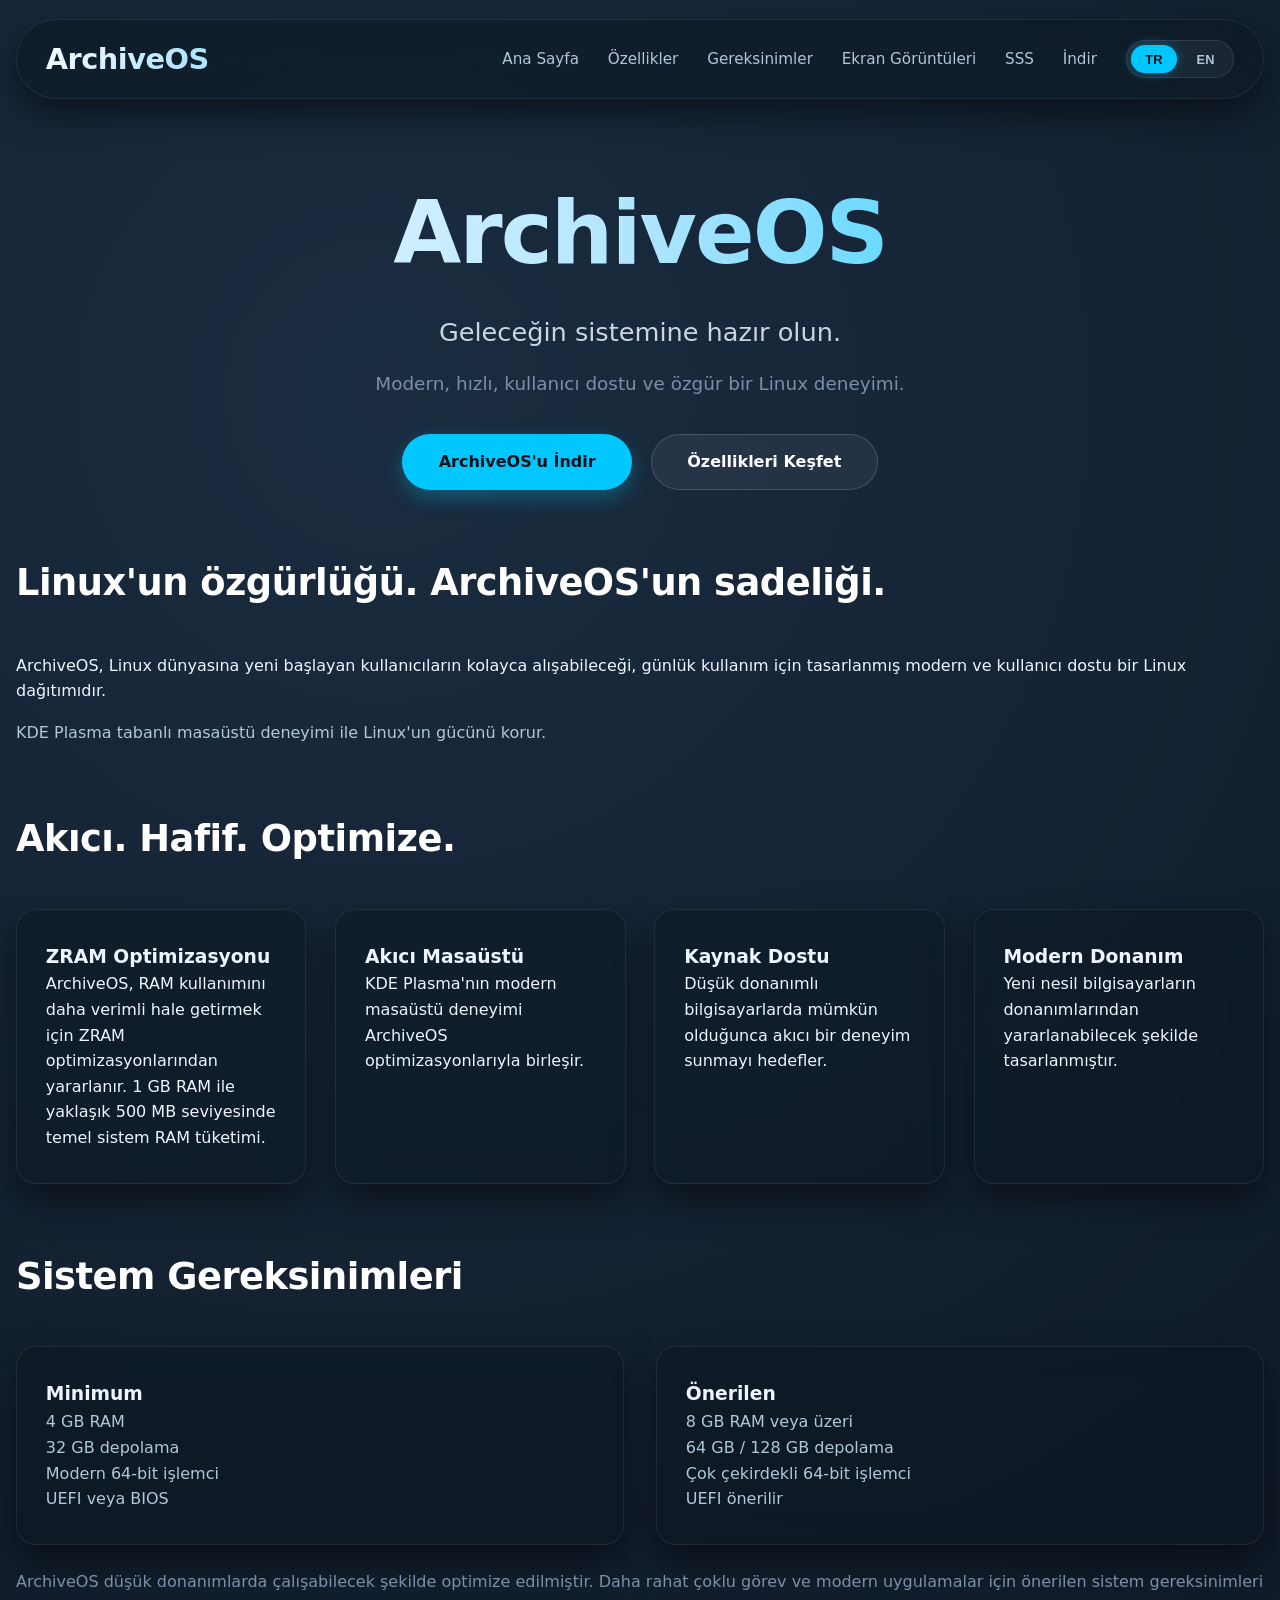
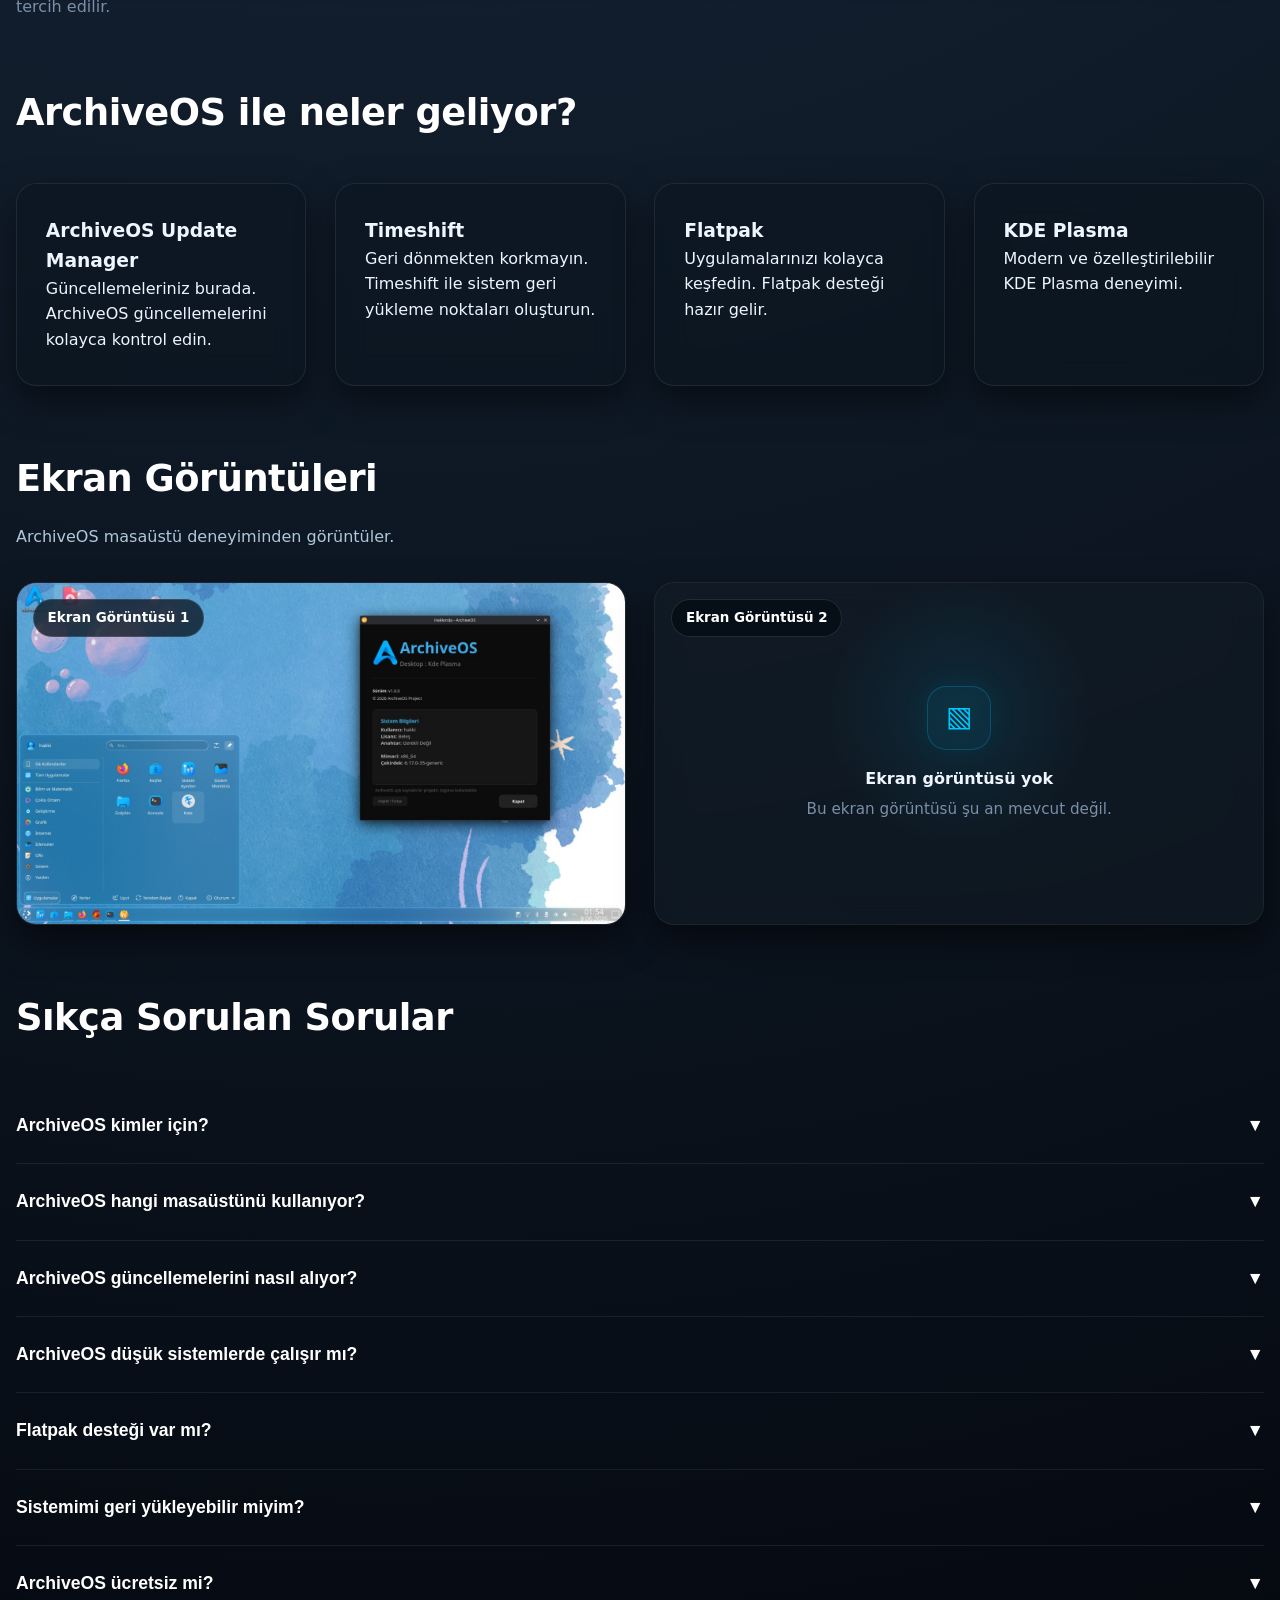
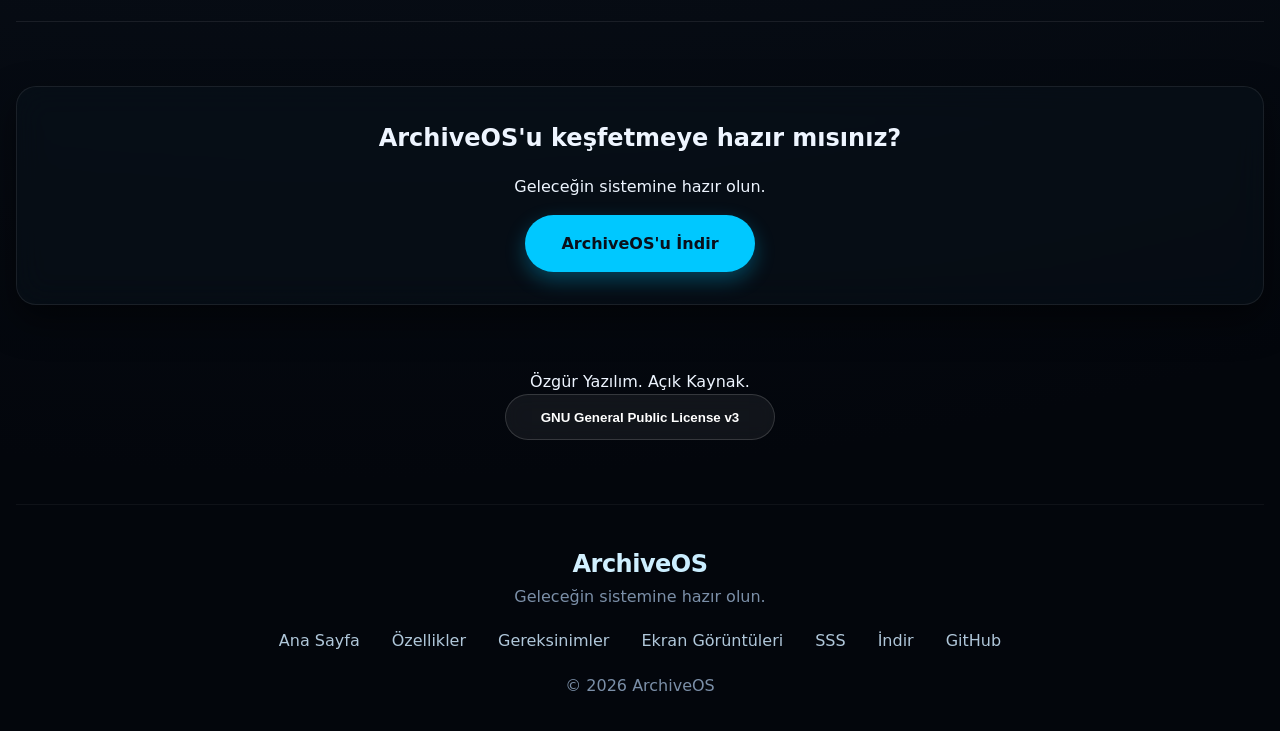
==== index.html @ c9babf88 "Add files via upload" ====
<!DOCTYPE html>
<html lang="tr">
<head>
  <meta charset="UTF-8">
  <meta name="viewport" content="width=device-width, initial-scale=1.0, maximum-scale=5.0, user-scalable=yes">
  <meta name="description" content="ArchiveOS - Geleceğin sistemine hazır olun. Modern, hızlı, kullanıcı dostu ve özgür bir Linux deneyimi.">
  <meta name="theme-color" content="#0a0f1a">
  <meta property="og:title" content="ArchiveOS">
  <meta property="og:description" content="Modern, hızlı ve özgür bir Linux dağıtımı.">
  <meta property="og:type" content="website">
  <title>ArchiveOS - Geleceğin sistemine hazır olun</title>
  <link rel="icon" href="data:image/svg+xml,<svg xmlns='http://www.w3.org/2000/svg' viewBox='0 0 100 100'><text y='.9em' font-size='90'>🜁</text></svg>">
  <style>
    * {
      margin: 0;
      padding: 0;
      box-sizing: border-box;
    }

    :root {
      --bg-deep: #05080f;
      --bg-primary: #0a0f1a;
      --glass-bg: rgba(10, 20, 30, 0.45);
      --glass-border: rgba(255, 255, 255, 0.08);
      --glass-shadow: 0 15px 35px rgba(0, 0, 0, 0.5);
      --cyan: #00C8FF;
      --cyan-soft: #7dd8f0;
      --text-primary: #eef5ff;
      --text-secondary: #b0c7da;
      --text-muted: #7b8fa8;
      --font-sans: 'Inter', system-ui, -apple-system, 'Segoe UI', Roboto, 'Helvetica Neue', sans-serif;
      --radius-lg: 2rem;
      --radius-md: 1.25rem;
      --radius-sm: 0.9rem;
      --transition: 0.25s ease;
    }

    body {
      background: radial-gradient(circle at 30% 10%, #1a2c40 0%, #03060c 90%);
      font-family: var(--font-sans);
      color: var(--text-primary);
      line-height: 1.6;
      min-height: 100vh;
      padding: 0 1rem;
      display: flex;
      flex-direction: column;
      align-items: center;
      -webkit-font-smoothing: antialiased;
    }

    @media (prefers-reduced-motion: reduce) {
      * {
        animation-duration: 0.01ms !important;
        transition-duration: 0.01ms !important;
      }

      .reveal-ready {
        opacity: 1 !important;
        transform: none !important;
      }
    }

    .container {
      max-width: 1280px;
      width: 100%;
      margin: 0 auto;
      position: relative;
    }

    /* NAVIGATION */
    .nav-bar {
      display: flex;
      align-items: center;
      justify-content: space-between;
      padding: 1rem 1.8rem;
      margin-top: 1.2rem;
      background: var(--glass-bg);
      backdrop-filter: blur(20px);
      -webkit-backdrop-filter: blur(20px);
      border: 1px solid var(--glass-border);
      border-radius: 3rem;
      box-shadow: var(--glass-shadow);
      position: sticky;
      top: 1rem;
      z-index: 50;
      flex-wrap: wrap;
    }

    .logo {
      font-weight: 700;
      font-size: 1.8rem;
      letter-spacing: -0.5px;
      background: linear-gradient(135deg, #ffffff 0%, #b0e5ff 80%);
      -webkit-background-clip: text;
      -webkit-text-fill-color: transparent;
      background-clip: text;
      z-index: 51;
    }

    .nav-links {
      display: flex;
      align-items: center;
      gap: 1.8rem;
      flex-wrap: wrap;
    }

    .nav-links a {
      color: var(--text-secondary);
      text-decoration: none;
      font-weight: 500;
      font-size: 0.95rem;
      transition: color var(--transition);
      padding: 0.4rem 0;
    }

    .nav-links a:hover {
      color: var(--cyan);
    }

    .lang-switch {
      display: flex;
      gap: 0.3rem;
      background: rgba(255, 255, 255, 0.05);
      border-radius: 2rem;
      padding: 0.25rem;
      border: 1px solid rgba(255, 255, 255, 0.1);
    }

    .lang-btn {
      background: transparent;
      border: none;
      color: var(--text-secondary);
      font-weight: 600;
      font-size: 0.8rem;
      padding: 0.4rem 0.9rem;
      border-radius: 2rem;
      cursor: pointer;
      transition: all 0.2s;
      letter-spacing: 0.3px;
    }

    .lang-btn.active {
      background: var(--cyan);
      color: #05080f;
      box-shadow: 0 0 12px rgba(0, 200, 255, 0.4);
    }

    .hamburger {
      display: none;
      flex-direction: column;
      gap: 5px;
      background: transparent;
      border: none;
      cursor: pointer;
      z-index: 51;
      padding: 0.5rem;
    }

    .hamburger span {
      width: 24px;
      height: 2px;
      background: white;
      border-radius: 4px;
      transition: all 0.3s ease;
    }

    /* HERO */
    .hero {
      text-align: center;
      margin: 4rem 0 3rem;
    }

    .hero h1 {
      font-size: clamp(3.2rem, 10vw, 5.5rem);
      font-weight: 700;
      letter-spacing: -2px;
      background: linear-gradient(to right, #ffffff, #b0e5ff, var(--cyan));
      -webkit-background-clip: text;
      -webkit-text-fill-color: transparent;
      margin-bottom: 0.5rem;
    }

    .hero .subtitle {
      font-size: 1.6rem;
      font-weight: 400;
      color: #cbd5e1;
      margin-bottom: 1rem;
    }

    .hero .desc {
      font-size: 1.15rem;
      color: var(--text-muted);
      max-width: 600px;
      margin: 0 auto 2.2rem;
    }

    .btn-group {
      display: flex;
      gap: 1.2rem;
      flex-wrap: wrap;
      justify-content: center;
    }

    .btn {
      padding: 0.9rem 2.2rem;
      border-radius: 3rem;
      font-weight: 600;
      text-decoration: none;
      display: inline-flex;
      align-items: center;
      gap: 0.4rem;
      transition: all 0.3s;
      border: 1px solid transparent;
      cursor: pointer;
    }

    .btn-primary {
      background: var(--cyan);
      color: #0a0f1a;
      box-shadow: 0 8px 20px rgba(0, 200, 255, 0.3);
    }

    .btn-primary:hover {
      background: #33d4ff;
      transform: translateY(-2px);
    }

    .btn-secondary {
      background: rgba(255, 255, 255, 0.06);
      border: 1px solid rgba(255, 255, 255, 0.15);
      color: white;
      backdrop-filter: blur(10px);
    }

    .btn-secondary:hover {
      background: rgba(255, 255, 255, 0.12);
    }

    /* GLASS CARD */
    .glass-card {
      background: var(--glass-bg);
      backdrop-filter: blur(16px);
      -webkit-backdrop-filter: blur(16px);
      border: 1px solid var(--glass-border);
      border-radius: var(--radius-md);
      padding: 2rem 1.8rem;
      box-shadow: var(--glass-shadow);
      transition: transform 0.25s ease, box-shadow 0.3s;
    }

    .glass-card:hover {
      transform: translateY(-4px);
      box-shadow: 0 20px 35px rgba(0, 200, 255, 0.12);
    }

    .section-title {
      font-size: 2.3rem;
      font-weight: 600;
      margin-bottom: 2.5rem;
      letter-spacing: -0.5px;
      color: white;
    }

    .grid {
      display: grid;
      grid-template-columns: repeat(auto-fit, minmax(260px, 1fr));
      gap: 1.8rem;
      margin: 2.5rem 0;
    }

    .requirements-grid {
      display: grid;
      grid-template-columns: repeat(auto-fit, minmax(280px, 1fr));
      gap: 2rem;
    }

    /* SCREENSHOTS */
    .screenshots-section {
      margin: 4rem 0;
      scroll-margin-top: 8rem;
    }

    .screenshots-intro {
      color: var(--text-secondary);
      margin-top: -1.5rem;
      margin-bottom: 2rem;
      max-width: 760px;
    }

    .screenshots-grid {
      display: grid;
      grid-template-columns: repeat(2, minmax(0, 1fr));
      gap: 1.8rem;
    }

    .screenshot-card {
      position: relative;
      overflow: hidden;
      padding: 0;
      aspect-ratio: 16 / 9;
      isolation: isolate;
    }

    .screenshot-card::after {
      content: "";
      position: absolute;
      inset: 0;
      pointer-events: none;
      background: linear-gradient(115deg, transparent 25%, rgba(255,255,255,0.055) 48%, transparent 70%);
      transform: translateX(-130%);
      transition: transform 0.8s ease;
      z-index: 2;
    }

    .screenshot-card:hover::after {
      transform: translateX(130%);
    }

    .screenshot-label {
      position: absolute;
      top: 1rem;
      left: 1rem;
      z-index: 4;
      padding: 0.45rem 0.85rem;
      border-radius: 999px;
      background: rgba(4, 10, 18, 0.72);
      border: 1px solid rgba(255, 255, 255, 0.12);
      backdrop-filter: blur(12px);
      -webkit-backdrop-filter: blur(12px);
      color: #fff;
      font-size: 0.84rem;
      font-weight: 600;
    }

    .screenshot-image {
      width: 100%;
      height: 100%;
      aspect-ratio: 16 / 9;
      display: block;
      object-fit: cover;
      transition: transform 0.55s ease, filter 0.55s ease;
    }

    .screenshot-card:not(.missing):hover .screenshot-image {
      transform: scale(1.025);
      filter: saturate(1.05) contrast(1.02);
    }

    .screenshot-fallback {
      display: none;
      width: 100%;
      height: 100%;
      aspect-ratio: 16 / 9;
      padding: 2rem;
      align-items: center;
      justify-content: center;
      text-align: center;
      background:
        radial-gradient(circle at 50% 38%, rgba(0, 200, 255, 0.10), transparent 36%),
        rgba(255, 255, 255, 0.018);
    }

    .screenshot-card.missing .screenshot-image {
      display: none;
    }

    .screenshot-card.missing .screenshot-fallback {
      display: flex;
    }

    .screenshot-empty-icon {
      width: 64px;
      height: 64px;
      display: grid;
      place-items: center;
      margin: 0 auto 1rem;
      border-radius: 1.2rem;
      color: var(--cyan);
      border: 1px solid rgba(0, 200, 255, 0.22);
      background: rgba(0, 200, 255, 0.055);
      box-shadow: 0 0 30px rgba(0, 200, 255, 0.07);
      font-size: 1.75rem;
    }

    .screenshot-empty-title {
      font-weight: 650;
      color: var(--text-primary);
      margin-bottom: 0.35rem;
    }

    .screenshot-empty-text {
      color: var(--text-muted);
      font-size: 0.95rem;
    }

    /* SUBTLE MOTION — layout is unchanged */
    @keyframes archiveFadeUp {
      from { opacity: 0; transform: translateY(18px); }
      to { opacity: 1; transform: translateY(0); }
    }

    @keyframes archiveGlow {
      0%, 100% { filter: drop-shadow(0 0 0 rgba(0, 200, 255, 0)); }
      50% { filter: drop-shadow(0 0 16px rgba(0, 200, 255, 0.16)); }
    }

    .hero h1 {
      animation: archiveFadeUp 0.75s ease both, archiveGlow 4.5s ease-in-out 1s infinite;
    }

    .hero .subtitle {
      animation: archiveFadeUp 0.75s ease 0.10s both;
    }

    .hero .desc {
      animation: archiveFadeUp 0.75s ease 0.18s both;
    }

    .hero .btn-group {
      animation: archiveFadeUp 0.75s ease 0.26s both;
    }

    .reveal-ready {
      opacity: 0;
      transform: translateY(20px);
    }

    .reveal-ready.reveal-visible {
      opacity: 1;
      transform: translateY(0);
      transition: opacity 0.65s ease, transform 0.65s ease;
    }

    .faq-item {
      border-bottom: 1px solid rgba(255, 255, 255, 0.08);
      padding: 1.2rem 0;
    }

    .faq-question {
      background: none;
      border: none;
      color: white;
      font-weight: 600;
      font-size: 1.1rem;
      width: 100%;
      text-align: left;
      display: flex;
      justify-content: space-between;
      cursor: pointer;
      padding: 0.5rem 0;
    }

    .faq-answer {
      max-height: 0;
      overflow: hidden;
      transition: max-height 0.4s ease;
      color: var(--text-secondary);
    }

    .faq-answer.open {
      max-height: 300px;
      margin-top: 0.8rem;
    }

    footer {
      margin: 4rem 0 2rem;
      text-align: center;
      color: var(--text-muted);
      border-top: 1px solid rgba(255,255,255,0.05);
      padding-top: 2.5rem;
    }

    .footer-links {
      display: flex;
      gap: 2rem;
      justify-content: center;
      flex-wrap: wrap;
      margin: 1.2rem 0;
    }

    .footer-links a {
      color: var(--text-secondary);
      text-decoration: none;
    }

    .footer-links a:hover {
      color: var(--cyan);
    }

    /* LICENSE MODAL */
    .modal {
      display: none;
      position: fixed;
      top: 0;
      left: 0;
      width: 100%;
      height: 100%;
      background: rgba(0,0,0,0.8);
      backdrop-filter: blur(10px);
      align-items: center;
      justify-content: center;
      z-index: 100;
      padding: 1rem;
    }

    .modal.active {
      display: flex;
    }

    .modal-content {
      background: rgba(10, 20, 30, 0.95);
      backdrop-filter: blur(25px);
      border: 1px solid rgba(255,255,255,0.15);
      border-radius: 2rem;
      padding: 2.5rem;
      max-width: 800px;
      width: 100%;
      max-height: 80vh;
      overflow-y: auto;
      color: var(--text-primary);
    }

    .modal-close {
      background: var(--cyan);
      border: none;
      color: #0a0f1a;
      font-weight: bold;
      padding: 0.7rem 1.8rem;
      border-radius: 2rem;
      cursor: pointer;
      margin-top: 1.5rem;
    }

    .license-text {
      white-space: pre-wrap;
      font-size: 0.9rem;
      line-height: 1.7;
      color: var(--text-secondary);
    }

    @media (max-width: 768px) {
      .nav-links {
        display: none;
        position: absolute;
        top: 80px;
        left: 1rem;
        right: 1rem;
        background: rgba(8, 15, 24, 0.98);
        backdrop-filter: blur(30px);
        -webkit-backdrop-filter: blur(30px);
        border: 1px solid rgba(255,255,255,0.1);
        border-radius: 2rem;
        padding: 2rem;
        flex-direction: column;
        gap: 1.5rem;
        z-index: 50;
        box-shadow: 0 20px 40px rgba(0,0,0,0.6);
      }

      .nav-links.active {
        display: flex;
      }

      .hamburger {
        display: flex;
      }

      .lang-switch {
        justify-content: center;
      }

      .screenshots-grid {
        grid-template-columns: 1fr;
      }

      
    }
  </style>
</head>
<body>
<div class="container">
  <!-- NAV -->
  <nav class="nav-bar" id="navbar">
    <div class="logo">ArchiveOS</div>
    <div class="nav-links" id="navLinks">
      <a href="#home" data-i18n="nav_home">Ana Sayfa</a>
      <a href="#features" data-i18n="nav_features">Özellikler</a>
      <a href="#requirements" data-i18n="nav_requirements">Gereksinimler</a>
      <a href="#screenshots" data-i18n="nav_screenshots">Ekran Görüntüleri</a>
      <a href="#faq" data-i18n="nav_faq">SSS</a>
      <a href="#download" data-i18n="nav_download">İndir</a>
      <div class="lang-switch">
        <button class="lang-btn active" id="langTr">TR</button>
        <button class="lang-btn" id="langEn">EN</button>
      </div>
    </div>
    <button class="hamburger" id="hamburgerBtn" aria-label="Menü" aria-expanded="false">
      <span></span><span></span><span></span>
    </button>
  </nav>

  <!-- HERO -->
  <section class="hero" id="home">
    <h1>ArchiveOS</h1>
    <div class="subtitle" data-i18n="hero_subtitle">Geleceğin sistemine hazır olun.</div>
    <p class="desc" data-i18n="hero_desc">Modern, hızlı, kullanıcı dostu ve özgür bir Linux deneyimi.</p>
    <div class="btn-group">
      <a href="https://drive.google.com/file/d/16PFe7Li8qEmde5hDsw69od_WvevFWT7j/view?usp=drivesdk" class="btn btn-primary" id="downloadBtnPrimary" data-i18n="download_btn" target="_blank" rel="noopener noreferrer">ArchiveOS'u İndir</a>
      <a href="#features" class="btn btn-secondary" data-i18n="explore_btn">Özellikleri Keşfet</a>
    </div>
  </section>

  <!-- ABOUT -->
  <section style="margin: 4rem 0;">
    <h2 class="section-title" data-i18n="about_title">Linux'un özgürlüğü. ArchiveOS'un sadeliği.</h2>
    <p data-i18n="about_desc">ArchiveOS, Linux dünyasına yeni başlayan kullanıcıların kolayca alışabileceği, günlük kullanım için tasarlanmış modern ve kullanıcı dostu bir Linux dağıtımıdır.</p>
    <p style="color:var(--text-secondary); margin-top:1rem;" data-i18n="about_kde">KDE Plasma tabanlı masaüstü deneyimi ile Linux'un gücünü korur.</p>
  </section>

  <!-- PERFORMANCE -->
  <section id="features">
    <h2 class="section-title" data-i18n="perf_title">Akıcı. Hafif. Optimize.</h2>
    <div class="grid">
      <div class="glass-card"><h3 data-i18n="zram_title">ZRAM Optimizasyonu</h3><p data-i18n="zram_desc">ArchiveOS, RAM kullanımını daha verimli hale getirmek için ZRAM optimizasyonlarından yararlanır. 1 GB RAM ile yaklaşık 500 MB seviyesinde temel sistem RAM tüketimi.</p></div>
      <div class="glass-card"><h3 data-i18n="smooth_title">Akıcı Masaüstü</h3><p data-i18n="smooth_desc">KDE Plasma'nın modern masaüstü deneyimi ArchiveOS optimizasyonlarıyla birleşir.</p></div>
      <div class="glass-card"><h3 data-i18n="resource_title">Kaynak Dostu</h3><p data-i18n="resource_desc">Düşük donanımlı bilgisayarlarda mümkün olduğunca akıcı bir deneyim sunmayı hedefler.</p></div>
      <div class="glass-card"><h3 data-i18n="modern_hw">Modern Donanım</h3><p data-i18n="modern_hw_desc">Yeni nesil bilgisayarların donanımlarından yararlanabilecek şekilde tasarlanmıştır.</p></div>
    </div>
  </section>

  <!-- REQUIREMENTS -->
  <section id="requirements" style="margin:4rem 0;">
    <h2 class="section-title" data-i18n="req_title">Sistem Gereksinimleri</h2>
    <div class="requirements-grid">
      <div class="glass-card"><h3 data-i18n="min_req">Minimum</h3><ul style="list-style:none;padding:0;color:var(--text-secondary);"><li data-i18n="req_min_ram">4 GB RAM</li><li data-i18n="req_min_storage">32 GB depolama</li><li data-i18n="req_min_cpu">Modern 64-bit işlemci</li><li data-i18n="req_min_boot">UEFI veya BIOS</li></ul></div>
      <div class="glass-card"><h3 data-i18n="rec_req">Önerilen</h3><ul style="list-style:none;padding:0;color:var(--text-secondary);"><li data-i18n="req_rec_ram">8 GB RAM veya üzeri</li><li data-i18n="req_rec_storage">64 GB / 128 GB depolama</li><li data-i18n="req_rec_cpu">Çok çekirdekli 64-bit işlemci</li><li data-i18n="req_rec_boot">UEFI önerilir</li></ul></div>
    </div>
    <p style="margin-top:1.5rem; color:var(--text-muted);" data-i18n="req_note">ArchiveOS düşük donanımlarda çalışabilecek şekilde optimize edilmiştir.</p>
  </section>

  <!-- FEATURES DETAIL -->
  <section style="margin:4rem 0;">
    <h2 class="section-title" data-i18n="features_title">ArchiveOS ile neler geliyor?</h2>
    <div class="grid">
      <div class="glass-card"><h3>ArchiveOS Update Manager</h3><p data-i18n="update_desc">Güncellemeleriniz burada. ArchiveOS güncellemelerini kolayca kontrol edin.</p></div>
      <div class="glass-card"><h3>Timeshift</h3><p data-i18n="timeshift_desc">Geri dönmekten korkmayın. Timeshift ile sistem geri yükleme noktaları oluşturun.</p></div>
      <div class="glass-card"><h3>Flatpak</h3><p data-i18n="flatpak_desc">Uygulamalarınızı kolayca keşfedin. Flatpak desteği hazır gelir.</p></div>
      <div class="glass-card"><h3>KDE Plasma</h3><p data-i18n="kde_desc">Modern ve özelleştirilebilir KDE Plasma deneyimi.</p></div>
    </div>
  </section>

  <!-- SCREENSHOTS -->
  <section id="screenshots" class="screenshots-section">
    <h2 class="section-title" data-i18n="screenshots_title">Ekran Görüntüleri</h2>
    <p class="screenshots-intro" data-i18n="screenshots_desc">ArchiveOS masaüstü deneyiminden görüntüler.</p>

    <div class="screenshots-grid">
      <article class="glass-card screenshot-card">
        <div class="screenshot-label" data-i18n="screenshot_1">Ekran Görüntüsü 1</div>
        <img class="screenshot-image" src="1.png" alt="ArchiveOS Ekran Görüntüsü 1" data-alt-tr="ArchiveOS Ekran Görüntüsü 1" data-alt-en="ArchiveOS Screenshot 1" loading="lazy">
        <div class="screenshot-fallback">
          <div>
            <div class="screenshot-empty-icon" aria-hidden="true">▧</div>
            <div class="screenshot-empty-title" data-i18n="screenshot_missing_title">Ekran görüntüsü yok</div>
            <div class="screenshot-empty-text" data-i18n="screenshot_missing_desc">Bu ekran görüntüsü şu an mevcut değil.</div>
          </div>
        </div>
      </article>

      <article class="glass-card screenshot-card">
        <div class="screenshot-label" data-i18n="screenshot_2">Ekran Görüntüsü 2</div>
        <img class="screenshot-image" src="2.png" alt="ArchiveOS Ekran Görüntüsü 2" data-alt-tr="ArchiveOS Ekran Görüntüsü 2" data-alt-en="ArchiveOS Screenshot 2" loading="lazy">
        <div class="screenshot-fallback">
          <div>
            <div class="screenshot-empty-icon" aria-hidden="true">▧</div>
            <div class="screenshot-empty-title" data-i18n="screenshot_missing_title">Ekran görüntüsü yok</div>
            <div class="screenshot-empty-text" data-i18n="screenshot_missing_desc">Bu ekran görüntüsü şu an mevcut değil.</div>
          </div>
        </div>
      </article>
    </div>
  </section>

  <!-- FAQ -->
  <section id="faq" style="margin:4rem 0;">
    <h2 class="section-title" data-i18n="faq_title">Sıkça Sorulan Sorular</h2>
    <div id="faqContainer"></div>
  </section>

  <!-- DOWNLOAD CTA -->
  <section id="download" class="glass-card" style="text-align:center; margin:4rem 0;">
    <h2 data-i18n="cta_title">ArchiveOS'u keşfetmeye hazır mısınız?</h2>
    <p style="margin:1rem 0;" data-i18n="cta_sub">Geleceğin sistemine hazır olun.</p>
    <a href="https://drive.google.com/file/d/16PFe7Li8qEmde5hDsw69od_WvevFWT7j/view?usp=drivesdk" class="btn btn-primary" id="downloadCta" data-i18n="download_btn" target="_blank" rel="noopener noreferrer">ArchiveOS'u İndir</a>
  </section>

  <!-- LICENSE -->
  <section style="text-align:center; margin:3rem 0;">
    <p data-i18n="license_text">Özgür Yazılım. Açık Kaynak.</p>
    <button class="btn btn-secondary" id="openLicenseBtn" data-i18n="gpl_btn">GNU General Public License v3</button>
  </section>

  <footer>
    <div class="logo" style="font-size:1.5rem;">ArchiveOS</div>
    <p data-i18n="footer_tagline">Geleceğin sistemine hazır olun.</p>
    <div class="footer-links">
      <a href="#home" data-i18n="nav_home">Ana Sayfa</a>
      <a href="#features" data-i18n="nav_features">Özellikler</a>
      <a href="#requirements" data-i18n="nav_requirements">Gereksinimler</a>
      <a href="#screenshots" data-i18n="nav_screenshots">Ekran Görüntüleri</a>
      <a href="#faq" data-i18n="nav_faq">SSS</a>
      <a href="https://drive.google.com/file/d/16PFe7Li8qEmde5hDsw69od_WvevFWT7j/view?usp=drivesdk" data-i18n="nav_download" target="_blank" rel="noopener noreferrer">İndir</a>
      <a href="https://github.com/archive-os" target="_blank" rel="noopener noreferrer">GitHub</a>
    </div>
    <p>© 2026 ArchiveOS</p>
  </footer>
</div>

<!-- LICENSE MODAL -->
<div class="modal" id="licenseModal">
  <div class="modal-content">
    <h2>GNU GENERAL PUBLIC LICENSE</h2>
    <p style="margin:0.5rem 0;">Version 3, 29 June 2007</p>
    <div class="license-text" id="licenseText"></div>
    <button class="modal-close" id="closeLicenseBtn">Kapat</button>
  </div>
</div>

<script>
  (function() {
    const DOWNLOAD_URL = "https://drive.google.com/file/d/16PFe7Li8qEmde5hDsw69od_WvevFWT7j/view?usp=drivesdk";
    const GITHUB_URL = "https://github.com/archive-os";

    // Set all download links
    document.querySelectorAll('#downloadBtnPrimary, #downloadCta, a[href="#download"]').forEach(el => {
      if (el.tagName === 'A') {
        el.href = DOWNLOAD_URL;
        el.target = '_blank';
      }
    });

    const translations = {
      tr: {
        nav_home: "Ana Sayfa",
        nav_features: "Özellikler",
        nav_requirements: "Gereksinimler",
        nav_screenshots: "Ekran Görüntüleri",
        nav_faq: "SSS",
        nav_download: "İndir",
        hero_subtitle: "Geleceğin sistemine hazır olun.",
        hero_desc: "Modern, hızlı, kullanıcı dostu ve özgür bir Linux deneyimi.",
        download_btn: "ArchiveOS'u İndir",
        explore_btn: "Özellikleri Keşfet",
        about_title: "Linux'un özgürlüğü. ArchiveOS'un sadeliği.",
        about_desc: "ArchiveOS, Linux dünyasına yeni başlayan kullanıcıların kolayca alışabileceği, günlük kullanım için tasarlanmış modern ve kullanıcı dostu bir Linux dağıtımıdır.",
        about_kde: "KDE Plasma tabanlı masaüstü deneyimi ile Linux'un gücünü korur.",
        perf_title: "Akıcı. Hafif. Optimize.",
        zram_title: "ZRAM Optimizasyonu",
        zram_desc: "ArchiveOS, RAM kullanımını daha verimli hale getirmek için ZRAM optimizasyonlarından yararlanır. 1 GB RAM ile yaklaşık 500 MB seviyesinde temel sistem RAM tüketimi.",
        smooth_title: "Akıcı Masaüstü",
        smooth_desc: "KDE Plasma'nın modern masaüstü deneyimi ArchiveOS optimizasyonlarıyla birleşir.",
        resource_title: "Kaynak Dostu",
        resource_desc: "Düşük donanımlı bilgisayarlarda mümkün olduğunca akıcı bir deneyim sunmayı hedefler.",
        modern_hw: "Modern Donanım",
        modern_hw_desc: "Yeni nesil bilgisayarların donanımlarından yararlanabilecek şekilde tasarlanmıştır.",
        req_title: "Sistem Gereksinimleri",
        min_req: "Minimum",
        rec_req: "Önerilen",
        req_min_ram: "4 GB RAM",
        req_min_storage: "32 GB depolama",
        req_min_cpu: "Modern 64-bit işlemci",
        req_min_boot: "UEFI veya BIOS",
        req_rec_ram: "8 GB RAM veya üzeri",
        req_rec_storage: "64 GB / 128 GB depolama",
        req_rec_cpu: "Çok çekirdekli 64-bit işlemci",
        req_rec_boot: "UEFI önerilir",
        req_note: "ArchiveOS düşük donanımlarda çalışabilecek şekilde optimize edilmiştir. Daha rahat çoklu görev ve modern uygulamalar için önerilen sistem gereksinimleri tercih edilir.",
        features_title: "ArchiveOS ile neler geliyor?",
        update_desc: "Güncellemeleriniz burada. ArchiveOS güncellemelerini kolayca kontrol edin.",
        timeshift_desc: "Geri dönmekten korkmayın. Timeshift ile sistem geri yükleme noktaları oluşturun.",
        flatpak_desc: "Uygulamalarınızı kolayca keşfedin. Flatpak desteği hazır gelir.",
        kde_desc: "Modern ve özelleştirilebilir KDE Plasma deneyimi.",
        screenshots_title: "Ekran Görüntüleri",
        screenshots_desc: "ArchiveOS masaüstü deneyiminden görüntüler.",
        screenshot_1: "Ekran Görüntüsü 1",
        screenshot_2: "Ekran Görüntüsü 2",
        screenshot_missing_title: "Ekran görüntüsü yok",
        screenshot_missing_desc: "Bu ekran görüntüsü şu an mevcut değil.",
        faq_title: "Sıkça Sorulan Sorular",
        cta_title: "ArchiveOS'u keşfetmeye hazır mısınız?",
        cta_sub: "Geleceğin sistemine hazır olun.",
        license_text: "Özgür Yazılım. Açık Kaynak.",
        gpl_btn: "GNU General Public License v3",
        footer_tagline: "Geleceğin sistemine hazır olun.",
        close_btn: "Kapat"
      },
      en: {
        nav_home: "Home",
        nav_features: "Features",
        nav_requirements: "Requirements",
        nav_screenshots: "Screenshots",
        nav_faq: "FAQ",
        nav_download: "Download",
        hero_subtitle: "Be ready for the system of the future.",
        hero_desc: "A modern, fast, user-friendly and free Linux experience.",
        download_btn: "Download ArchiveOS",
        explore_btn: "Explore Features",
        about_title: "The freedom of Linux. The simplicity of ArchiveOS.",
        about_desc: "ArchiveOS is a modern and user-friendly Linux distribution designed for everyday use, especially for users who are new to the Linux world.",
        about_kde: "It keeps the power of Linux while providing a KDE Plasma-based desktop experience.",
        perf_title: "Smooth. Lightweight. Optimized.",
        zram_title: "ZRAM Optimization",
        zram_desc: "ArchiveOS uses ZRAM optimizations to improve memory efficiency. Base system memory usage can be around 500 MB on a system with 1 GB of RAM.",
        smooth_title: "Smooth Desktop",
        smooth_desc: "ArchiveOS combines the modern KDE Plasma desktop experience with system optimizations.",
        resource_title: "Resource Friendly",
        resource_desc: "Designed to provide a smooth experience even on lower-end hardware.",
        modern_hw: "Modern Hardware",
        modern_hw_desc: "Designed to take advantage of modern computer hardware.",
        req_title: "System Requirements",
        min_req: "Minimum",
        rec_req: "Recommended",
        req_min_ram: "4 GB RAM",
        req_min_storage: "32 GB storage",
        req_min_cpu: "Modern 64-bit processor",
        req_min_boot: "UEFI or BIOS",
        req_rec_ram: "8 GB RAM or more",
        req_rec_storage: "64 GB / 128 GB storage",
        req_rec_cpu: "Multi-core 64-bit processor",
        req_rec_boot: "UEFI recommended",
        req_note: "ArchiveOS is optimized to work on lower-end hardware. For comfortable multitasking and modern applications, the recommended requirements are preferred.",
        features_title: "What comes with ArchiveOS?",
        update_desc: "Your updates, in one place. Check for ArchiveOS updates easily.",
        timeshift_desc: "Don't be afraid to roll back. Create system restore points with Timeshift.",
        flatpak_desc: "Discover applications with ease. Flatpak support is included out of the box.",
        kde_desc: "A modern and customizable KDE Plasma experience.",
        screenshots_title: "Screenshots",
        screenshots_desc: "A look at the ArchiveOS desktop experience.",
        screenshot_1: "Screenshot 1",
        screenshot_2: "Screenshot 2",
        screenshot_missing_title: "No screenshot",
        screenshot_missing_desc: "This screenshot is currently unavailable.",
        faq_title: "Frequently Asked Questions",
        cta_title: "Ready to discover ArchiveOS?",
        cta_sub: "Be ready for the system of the future.",
        license_text: "Free Software. Open Source.",
        gpl_btn: "GNU General Public License v3",
        footer_tagline: "Be ready for the system of the future.",
        close_btn: "Close"
      }
    };

    const licenseTextTr = `GNU GENERAL PUBLIC LICENSE
Sürüm 3, 29 Haziran 2007

Telif Hakkı © 2007 Free Software Foundation, Inc. <https://fsf.org/>
Herkesin bu lisans belgesinin birebir kopyalarını kopyalama ve dağıtma izni vardır, ancak değiştirilmesine izin verilmez.

Önsöz
GNU Genel Kamu Lisansı, yazılım ve diğer türdeki eserler için özgür, copyleft bir lisanstır.

Çoğu yazılımın ve diğer pratik eserlerin lisansları, eserleri paylaşma ve değiştirme özgürlüğünüzü elinizden almak üzere tasarlanmıştır. Buna karşılık, GNU Genel Kamu Lisansı, bir programın tüm sürümlerini paylaşma ve değiştirme özgürlüğünüzü güvence altına almayı - tüm kullanıcıları için özgür yazılım olarak kalmasını sağlamayı amaçlamaktadır. Biz, Free Software Foundation, yazılımlarımızın çoğu için GNU Genel Kamu Lisansını kullanırız; bu lisans, yazarları tarafından bu şekilde yayımlanan diğer tüm eserler için de geçerlidir. Siz de bu lisansı kendi programlarınıza uygulayabilirsiniz.

Özgür yazılımdan söz ettiğimizde, fiyattan değil, özgürlükten bahsediyoruz. Genel Kamu Lisanslarımız, özgür yazılım kopyalarını dağıtma (ve dilerseniz bunun için ücret talep etme), kaynak kodunu alma veya istediğinizde edinebilme, yazılımı değiştirebilme veya onun parçalarını yeni özgür programlarda kullanabilme ve tüm bunları yapabileceğinizi bilme özgürlüğüne sahip olmanızı sağlamak üzere tasarlanmıştır.

Haklarınızı korumak için, başkalarının sizi bu haklardan mahrum bırakmasını veya sizden bu haklardan vazgeçmenizi istemesini engellememiz gerekir. Bu nedenle, yazılımın kopyalarını dağıtırsanız veya onu değiştirirseniz, başkalarının özgürlüğüne saygı gösterme sorumluluğu gibi belirli sorumluluklarınız vardır.

Örneğin, böyle bir programın kopyalarını ister ücretsiz ister ücret karşılığı dağıtırsanız, aldığınız özgürlüklerin aynısını alıcılara da aktarmanız gerekir. Onların da kaynak kodunu alabilmelerini veya edinebilmelerini sağlamalısınız. Ve haklarını bilmeleri için onlara bu koşulları göstermelisiniz.

GNU GPL'yi kullanan geliştiriciler, haklarınızı iki adımla korur: (1) yazılım üzerinde telif hakkı ileri sürmek ve (2) size kopyalama, dağıtma ve/veya değiştirme için yasal izin veren bu Lisansı sunmak.

Geliştiricilerin ve yazarların korunması için, GPL bu özgür yazılım için hiçbir garantinin olmadığını açıkça belirtir. Hem kullanıcılar hem de yazarlar adına, GPL değiştirilmiş sürümlerin değiştirildiği olarak işaretlenmesini şart koşar, böylece sorunları hatalı bir şekilde önceki sürümlerin yazarlarına atfedilmez.

Bazı cihazlar, üretici yapabilse de, kullanıcıların içlerindeki yazılımın değiştirilmiş sürümlerini yükleme veya çalıştırma erişimini reddedecek şekilde tasarlanmıştır. Bu, kullanıcıların yazılımı değiştirme özgürlüğünü koruma amacıyla temelden bağdaşmaz. Bu tür kötüye kullanımın sistematik modeli, bireylerin kullanımına yönelik ürünler alanında ortaya çıkmaktadır ki bu da tam olarak en kabul edilemez olduğu yerdir. Bu nedenle, GPL'nin bu sürümünü, bu tür ürünler için bu uygulamayı yasaklayacak şekilde tasarladık. Bu tür sorunlar diğer alanlarda önemli ölçüde ortaya çıkarsa, kullanıcıların özgürlüğünü korumak için gerektiğinde GPL'nin gelecekteki sürümlerinde bu hükmü bu alanlara genişletmeye hazırız.

Son olarak, her program sürekli olarak yazılım patentleri tarafından tehdit edilmektedir. Devletler, patentlerin genel amaçlı bilgisayarlarda yazılım geliştirme ve kullanımını kısıtlamasına izin vermemelidir, ancak izin verenlerde, özgür bir programa uygulanan patentlerin onu etkin bir şekilde özel mülk haline getirme özel tehlikesinden kaçınmak istiyoruz. Bunu önlemek için GPL, patentlerin programı özgür olmaktan çıkarmak için kullanılamayacağını garanti eder.

Kopyalama, dağıtım ve değiştirme için kesin hüküm ve koşullar aşağıda verilmiştir.

HÜKÜM VE KOŞULLAR
0. Tanımlar.
"Bu Lisans", GNU Genel Kamu Lisansının 3. sürümünü ifade eder.

"Telif hakkı" aynı zamanda yarı iletken maskeleri gibi diğer eser türlerine uygulanan telif hakkı benzeri yasaları da ifade eder.

"Program", bu Lisans kapsamında lisanslanan telif hakkına tabi herhangi bir eseri ifade eder. Her lisans sahibi "siz" olarak adlandırılır. "Lisans sahipleri" ve "alıcılar" bireyler veya kuruluşlar olabilir.

Bir eseri "değiştirmek", birebir kopya yapmak dışında, telif hakkı izni gerektirecek şekilde eserin tamamını veya bir kısmını kopyalamak veya uyarlamak anlamına gelir. Ortaya çıkan eser, önceki eserin "değiştirilmiş sürümü" veya önceki esere "dayanan" bir eser olarak adlandırılır.

"Kapsanan eser", değiştirilmemiş Program veya Programa dayanan bir eser anlamına gelir.

Bir eseri "yaymak", izinsiz olarak, yürürlükteki telif hakkı yasası uyarınca sizi doğrudan veya dolaylı olarak ihlalden sorumlu kılacak herhangi bir şey yapmak anlamına gelir; bir bilgisayarda yürütmek veya özel bir kopyayı değiştirmek hariç. Yayma, kopyalamayı, dağıtmayı (değiştirilmiş veya değiştirilmemiş olarak), kamuya sunmayı ve bazı ülkelerde diğer faaliyetleri de içerir.

Bir eseri "iletmek", diğer tarafların kopya yapmasını veya almasını sağlayan her türlü yayma anlamına gelir. Bir kopyanın transferi olmaksızın, bir bilgisayar ağı üzerinden bir kullanıcıyla salt etkileşim, iletme değildir.

Etkileşimli bir kullanıcı arayüzü, (1) uygun bir telif hakkı bildirimi gösteren ve (2) kullanıcıya eser için hiçbir garantinin olmadığını (garantilerin sağlandığı durumlar hariç), lisans sahiplerinin eseri bu Lisans kapsamında iletebileceğini ve bu Lisansın bir kopyasını nasıl görüntüleyeceğini söyleyen uygun ve belirgin bir şekilde görünür bir özellik içerdiği ölçüde "Uygun Yasal Bildirimleri" görüntüler. Arayüz, bir menü gibi bir kullanıcı komutları veya seçenekleri listesi sunuyorsa, listedeki belirgin bir öğe bu kriteri karşılar.

1. Kaynak Kodu.
Bir eser için "kaynak kodu", eser üzerinde değişiklik yapmak için tercih edilen biçim anlamına gelir. "Nesne kodu", bir eserin kaynak olmayan herhangi bir biçimi anlamına gelir.

"Standart Arayüz", ya tanınmış bir standartlar kuruluşu tarafından tanımlanan resmi bir standart olan ya da belirli bir programlama dili için belirtilen arayüzler söz konusu olduğunda, o dilde çalışan geliştiriciler arasında yaygın olarak kullanılan bir arayüz anlamına gelir.

Yürütülebilir bir eserin "Sistem Kütüphaneleri", bir bütün olarak eser dışında, (a) bir Ana Bileşenin normal paketleme biçimine dahil edilen ancak o Ana Bileşenin parçası olmayan ve (b) yalnızca eserin o Ana Bileşenle kullanılmasını sağlamaya veya kaynak kodu biçiminde kamuya açık bir uygulaması bulunan bir Standart Arayüzü uygulamaya yarayan her şeyi içerir. Bu bağlamda "Ana Bileşen", yürütülebilir eserin üzerinde çalıştığı belirli işletim sisteminin (varsa) ana temel bileşeni (çekirdek, pencere sistemi vb.) veya eseri üretmek için kullanılan bir derleyici veya onu çalıştırmak için kullanılan bir nesne kodu yorumlayıcısı anlamına gelir.

Nesne kodu biçimindeki bir eser için "Karşılık Gelen Kaynak", nesne kodunu oluşturmak, kurmak ve (yürütülebilir bir eser için) çalıştırmak ve eseri değiştirmek için gereken tüm kaynak kodu, bu faaliyetleri kontrol eden komut dosyaları dahil anlamına gelir. Ancak, eserin Sistem Kütüphanelerini veya bu faaliyetleri gerçekleştirmede değiştirilmeden kullanılan ancak eserin parçası olmayan genel amaçlı araçları veya genel olarak kullanılabilir özgür programları içermez. Örneğin, Karşılık Gelen Kaynak, eser için kaynak dosyalarla ilişkili arayüz tanım dosyalarını ve eserin özellikle gerektirecek şekilde tasarlandığı paylaşımlı kütüphaneler ve dinamik olarak bağlanan alt programlar için kaynak kodunu içerir.

Karşılık Gelen Kaynağın, kullanıcıların Karşılık Gelen Kaynağın diğer kısımlarından otomatik olarak yeniden oluşturabileceği hiçbir şeyi içermesi gerekmez.

Kaynak kodu biçimindeki bir eser için Karşılık Gelen Kaynak, o eserin kendisidir.

2. Temel İzinler.
Bu Lisans kapsamında verilen tüm haklar, Program üzerindeki telif hakkı süresi boyunca verilir ve belirtilen koşullar karşılandığı sürece geri alınamaz. Bu Lisans, değiştirilmemiş Programı çalıştırmak için sınırsız izninizi açıkça onaylar. Kapsanan bir eserin çalıştırılmasından elde edilen çıktı, yalnızca içeriği göz önüne alındığında kapsanan bir eser oluşturuyorsa bu Lisans kapsamındadır. Bu Lisans, telif hakkı yasasının sağladığı adil kullanım veya diğer eşdeğer haklarınızı tanır.

Lisansınız başka bir şekilde yürürlükte kaldığı sürece, iletmediğiniz kapsanan eserleri koşulsuz olarak yapabilir, çalıştırabilir ve yayabilirsiniz. Kapsanan eserleri, yalnızca sizin için münhasıran değişiklik yapmaları veya bu eserleri çalıştırmanız için tesisler sağlamaları amacıyla başkalarına iletebilirsiniz; yeter ki telif hakkını kontrol etmediğiniz tüm materyali iletirken bu Lisansın koşullarına uymanız şartıyla. Sizin için kapsanan eserleri bu şekilde yapan veya çalıştıranlar, bunu münhasıran sizin adınıza, sizin yönlendirmeniz ve kontrolünüz altında, sizinle olan ilişkileri dışında telif hakkına tabi materyalinizin herhangi bir kopyasını yapmalarını yasaklayan koşullarla yapmalıdır.

Diğer herhangi bir durumda iletme, yalnızca aşağıda belirtilen koşullar altında izin verilir. Alt lisanslamaya izin verilmez; 10. bölüm bunu gereksiz kılar.

3. Kullanıcıların Yasal Haklarının Anti-Etrafından Dolaşma Yasasından Korunması.
Hiçbir kapsanan eser, 20 Aralık 1996'da kabul edilen WIPO telif hakkı anlaşmasının 11. maddesi kapsamındaki yükümlülükleri yerine getiren herhangi bir yürürlükteki yasa veya bu tür önlemlerin etrafından dolaşılmasını yasaklayan veya kısıtlayan benzer yasalar uyarınca etkili bir teknolojik önlemin parçası olarak kabul edilmeyecektir.

Kapsanan bir eseri ilettiğinizde, kapsanan eserle ilgili olarak bu Lisans kapsamındaki hakların kullanılmasıyla etkilendiği ölçüde, teknolojik önlemlerin etrafından dolaşılmasını yasaklama konusundaki herhangi bir yasal yetkiden feragat edersiniz ve eserin kullanıcılarına karşı, teknolojik önlemlerin etrafından dolaşılmasını yasaklamaya yönelik sizin veya üçüncü tarafların yasal haklarını uygulama aracı olarak eserin işleyişini veya değiştirilmesini sınırlama niyetinde olmadığınızı beyan edersiniz.

4. Birebir Kopyaların İletilmesi.
Programın kaynak kodunun birebir kopyalarını, aldığınız şekilde, herhangi bir ortamda, her kopyada uygun bir telif hakkı bildirimini göze çarpacak ve uygun şekilde yayınlamanız; bu Lisansın ve 7. bölüme uygun olarak eklenen izin vermeyen tüm koşulların kod için geçerli olduğunu belirten tüm bildirimleri olduğu gibi korumanız; herhangi bir garantinin bulunmadığına dair tüm bildirimleri olduğu gibi korumanız ve Programla birlikte tüm alıcılara bu Lisansın bir kopyasını vermeniz koşuluyla iletebilirsiniz.

İlettiğiniz her kopya için herhangi bir fiyat talep edebilir veya hiçbir fiyat talep etmeyebilirsiniz ve bir ücret karşılığında destek veya garanti koruması sunabilirsiniz.

5. Değiştirilmiş Kaynak Sürümlerinin İletilmesi.
Programa dayanan bir eseri veya onu Programdan üretmek için yapılan değişiklikleri, bölüm 4'ün koşulları altında kaynak kodu biçiminde, aşağıdaki koşulların tümünü de karşılamanız şartıyla iletebilirsiniz:

a) Eser, onu değiştirdiğinizi belirten ve ilgili bir tarih veren göze çarpan bildirimler taşımalıdır.
b) Eser, bu Lisans ve bölüm 7 altında eklenen herhangi bir koşul altında yayımlandığını belirten göze çarpan bildirimler taşımalıdır. Bu gereklilik, bölüm 4'teki "tüm bildirimleri olduğu gibi koruyun" gerekliliğini değiştirir.
c) Eserin tamamını, bir bütün olarak, bu Lisans kapsamında, bir kopyayı edinen herkese lisanslamalısınız. Bu nedenle bu Lisans, geçerli tüm bölüm 7 ek koşullarıyla birlikte, eserin tamamı ve nasıl paketlendiklerine bakılmaksızın tüm parçaları için geçerli olacaktır. Bu Lisans, eseri başka bir şekilde lisanslamak için hiçbir izin vermez, ancak ayrıca almışsanız bu tür bir izni geçersiz kılmaz.
d) Eserin etkileşimli kullanıcı arayüzleri varsa, her biri Uygun Yasal Bildirimleri görüntülemelidir; ancak Programın Uygun Yasal Bildirimleri görüntülemeyen etkileşimli arayüzleri varsa, sizin eserinizin bunları yapmasını sağlamanız gerekmez.

Kapsanan bir eserin, doğası gereği kapsanan eserin uzantısı olmayan ve onunla daha büyük bir program oluşturacak şekilde birleştirilmemiş diğer ayrı ve bağımsız eserlerle bir derlemesi, derleme ve onun sonuçta ortaya çıkan telif hakkı, derlemenin kullanıcılarının erişimini veya yasal haklarını bireysel eserlerin izin verdiğinin ötesinde sınırlamak için kullanılmıyorsa, bir "küme" olarak adlandırılır. Kapsanan bir eserin bir kümeye dahil edilmesi, bu Lisansın kümenin diğer kısımlarına uygulanmasına neden olmaz.

6. Kaynak Olmayan Biçimlerin İletilmesi.
Kapsanan bir eseri, bölüm 4 ve 5'in koşulları altında nesne kodu biçiminde, aşağıdaki yollardan biriyle bu Lisansın koşulları altında makine tarafından okunabilir Karşılık Gelen Kaynağı da iletmeniz şartıyla iletebilirsiniz:

a) Nesne kodunu, yazılım değişimi için geleneksel olarak kullanılan dayanıklı bir fiziksel ortamda sabitlenmiş Karşılık Gelen Kaynak eşliğinde fiziksel bir üründe (fiziksel bir dağıtım ortamı dahil) veya onun içinde somutlaşmış olarak iletmek.
b) Nesne kodunu, en az üç yıl geçerli ve o ürün modeli için yedek parça veya müşteri desteği sunduğunuz sürece geçerli olan yazılı bir teklif eşliğinde, nesne koduna sahip olan herkese (1) bu Lisans kapsamındaki üründeki tüm yazılım için Karşılık Gelen Kaynağın bir kopyasını, yazılım değişimi için geleneksel olarak kullanılan dayanıklı bir fiziksel ortamda, bu kaynak iletimini fiziksel olarak gerçekleştirmenin makul maliyetinizden daha fazla olmayan bir fiyata veya (2) bir ağ sunucusundan Karşılık Gelen Kaynağı ücretsiz olarak kopyalama erişimi vermek.
c) Nesne kodunun bireysel kopyalarını, Karşılık Gelen Kaynağı sağlamak için yazılı teklifin bir kopyasıyla birlikte iletmek. Bu alternatife yalnızca ara sıra ve ticari olmayan şekilde ve yalnızca nesne kodunu böyle bir teklifle birlikte, alt bölüm 6b'ye uygun olarak aldıysanız izin verilir.
d) Nesne kodunu belirlenmiş bir yerden erişim sunarak (ücretsiz veya ücret karşılığı) iletmek ve aynı yerden aynı şekilde Karşılık Gelen Kaynağa ek ücret olmaksızın eşdeğer erişim sunmak. Alıcıların Karşılık Gelen Kaynağı nesne koduyla birlikte kopyalamasını zorunlu kılmanız gerekmez. Nesne kodunu kopyalamak için yer bir ağ sunucusuysa, Karşılık Gelen Kaynak, eşdeğer kopyalama tesislerini destekleyen farklı bir sunucuda (sizin veya üçüncü bir tarafça işletilen) olabilir; yeter ki nesne kodunun yanında Karşılık Gelen Kaynağın nerede bulunacağını söyleyen açık yönlendirmeler bulundurasınız. Karşılık Gelen Kaynağı hangi sunucu barındırırsa barındırsın, bu gereklilikleri karşılamak için gerektiği sürece kullanılabilir olmasını sağlamakla yükümlü kalırsınız.
e) Nesne kodunu eşler arası iletim kullanarak iletmek, diğer eşlere nesne kodunun ve eserin Karşılık Gelen Kaynağının alt bölüm 6d uyarınca ücretsiz olarak kamuya sunulduğunu bildirmeniz şartıyla.
Nesne kodunun, kaynak kodu Karşılık Gelen Kaynaktan Sistem Kütüphanesi olarak hariç tutulan ayrılabilir bir kısmının, nesne kodu eserinin iletilmesine dahil edilmesi gerekmez.

"Kullanıcı Ürünü", (1) normalde kişisel, aile veya ev amaçları için kullanılan herhangi bir somut kişisel mülk anlamına gelen "tüketici ürünü" veya (2) bir konuta dahil edilmek üzere tasarlanmış veya satılan herhangi bir şeydir. Bir ürünün tüketici ürünü olup olmadığını belirlemede, şüpheli durumlar kapsam lehine çözülecektir. Belirli bir kullanıcı tarafından alınan belirli bir ürün için, "normalde kullanılır", belirli kullanıcının durumuna veya belirli kullanıcının ürünü gerçekte kullanma veya kullanmayı bekleme ya da kullanmasının beklenme şekline bakılmaksızın, o ürün sınıfının tipik veya yaygın bir kullanımını ifade eder. Bir ürün, önemli ticari, endüstriyel veya tüketici dışı kullanımları olsa bile, bu tür kullanımlar ürünün tek önemli kullanım modunu temsil etmedikçe, bir tüketici ürünüdür.

Bir Kullanıcı Ürünü için "Kurulum Bilgisi", kapsanan bir eserin değiştirilmiş sürümlerini, Karşılık Gelen Kaynağının değiştirilmiş bir sürümünden o Kullanıcı Ürününe kurmak ve yürütmek için gereken herhangi bir yöntem, prosedür, yetkilendirme anahtarı veya diğer bilgiler anlamına gelir. Bilgi, değiştirilmiş nesne kodunun sürekli işleyişinin yalnızca değişiklik yapıldığı için hiçbir durumda engellenmemesini veya müdahale edilmemesini sağlamak için yeterli olmalıdır.

Bu bölüm kapsamında bir nesne kodu eserini bir Kullanıcı Ürününde, onunla birlikte veya özellikle onun içinde kullanılmak üzere iletirseniz ve iletme, Kullanıcı Ürününün zilyetlik ve kullanım hakkının alıcıya sürekli olarak veya sabit bir süre için devredildiği bir işlemin parçası olarak gerçekleşirse (işlemin nasıl nitelendirildiğine bakılmaksızın), bu bölüm kapsamında iletilen Karşılık Gelen Kaynağa Kurulum Bilgisi eşlik etmelidir. Ancak bu gereklilik, ne siz ne de herhangi bir üçüncü taraf, değiştirilmiş nesne kodunu Kullanıcı Ürününe kurma yeteneğini elinde tutmuyorsa (örneğin, eser ROM'a yüklenmişse) geçerli değildir.

Kurulum Bilgisi sağlama gerekliliği, alıcı tarafından değiştirilmiş veya kurulmuş bir eser veya içinde değiştirildiği veya kurulduğu Kullanıcı Ürünü için destek hizmeti, garanti veya güncelleme sağlamaya devam etme gerekliliğini içermez. Değişikliğin kendisi ağın işleyişini maddi ve olumsuz şekilde etkilediğinde veya ağ üzerinden iletişim için kuralları ve protokolleri ihlal ettiğinde bir ağa erişim reddedilebilir.

Bu bölüme uygun olarak iletilen Karşılık Gelen Kaynak ve sağlanan Kurulum Bilgisi, kamuya açık olarak belgelenmiş (ve kaynak kodu biçiminde kamuya açık bir uygulaması bulunan) bir formatta olmalı ve paketten çıkarma, okuma veya kopyalama için özel bir parola veya anahtar gerektirmemelidir.

7. Ek Koşullar.
"Ek izinler", bu Lisansın koşullarından bir veya daha fazlasına istisnalar getirerek bu Lisansın koşullarını tamamlayan koşullardır. Programın tamamına uygulanabilen ek izinler, yürürlükteki yasalar uyarınca geçerli oldukları ölçüde, bu Lisansa dahil edilmiş gibi muamele görecektir. Ek izinler yalnızca Programın bir kısmına uygulanıyorsa, o kısım bu izinler altında ayrı olarak kullanılabilir, ancak Programın tamamı ek izinlere bakılmaksızın bu Lisans tarafından yönetilmeye devam eder.

Kapsanan bir eserin bir kopyasını ilettiğinizde, isteğe bağlı olarak o kopyadan veya onun herhangi bir kısmından herhangi bir ek izni kaldırabilirsiniz. (Ek izinler, eseri değiştirdiğinizde belirli durumlarda kendi kaldırılmalarını gerektirecek şekilde yazılabilir.) Kapsanan bir esere sizin tarafınızdan eklenen ve uygun telif hakkı iznine sahip olduğunuz veya verebileceğiniz materyal üzerine ek izinler yerleştirebilirsiniz.

Bu Lisansın diğer herhangi bir hükmüne bakılmaksızın, kapsanan bir esere eklediğiniz materyal için (bu materyalin telif hakkı sahipleri tarafından yetkilendirilmişseniz) bu Lisansın koşullarını aşağıdaki koşullarla tamamlayabilirsiniz:

a) Bu Lisansın 15. ve 16. bölümlerinin koşullarından farklı şekilde garanti reddi veya sorumluluk sınırlaması; veya
b) O materyalde veya onu içeren eserler tarafından görüntülenen Uygun Yasal Bildirimlerde belirtilen makul yasal bildirimlerin veya yazar atıflarının korunmasını zorunlu kılma; veya
c) O materyalin menşeinin yanlış tanıtılmasını yasaklama veya bu tür materyalin değiştirilmiş sürümlerinin orijinal sürümden farklı olduğunun makul yollarla işaretlenmesini zorunlu kılma; veya
d) Materyalin lisans verenlerinin veya yazarlarının adlarının tanıtım amaçlı kullanımını sınırlama; veya
e) Bazı ticari adların, ticari markaların veya hizmet markalarının kullanımı için marka hukuku kapsamında haklar vermeyi reddetme; veya
f) Materyali (veya değiştirilmiş sürümlerini), alıcıya karşı sözleşmesel sorumluluk üstlenmeleriyle ileten herkes tarafından, bu sözleşmesel üstlenmelerin bu lisans verenlere ve yazarlara doğrudan yüklediği herhangi bir sorumluluk için lisans verenlerin ve yazarların tazmin edilmesini zorunlu kılma.
Diğer tüm izin vermeyen ek koşullar, bölüm 10 anlamında "ilave kısıtlamalar" olarak kabul edilir. Programı aldığınız haliyle veya onun herhangi bir kısmı, bu Lisans tarafından yönetildiğini belirten bir bildirim ve ilave bir kısıtlama olan bir koşul içeriyorsa, o koşulu kaldırabilirsiniz. Bir lisans belgesi ilave bir kısıtlama içeriyor ancak bu Lisans kapsamında yeniden lisanslamaya veya iletmeye izin veriyorsa, kapsanan esere, bu Lisansın koşulları tarafından yönetilen ve ilave kısıtlamanın koşullarına tabi olmayan bir kopya ekleyebilirsiniz. Lisans belgesi ilave bir kısıtlama ise ancak yeniden lisanslamaya veya iletmeye izin vermiyorsa, onu kaldırmalısınız.

Bu bölüm kapsamında kapsanan bir esere ek koşullar koyarsanız, ilgili kaynak dosyalara, bu dosyalar için geçerli olan ek koşulların bir beyanını veya bu koşulların nerede bulunacağını belirten bir bildirim yerleştirmelisiniz.

Ek koşullar, ister izin veren ister izin vermeyen olsun, ayrı bir yazılı lisans olarak veya istisnalar olarak belirtilebilir; yukarıdaki gereklilikler her iki durumda da geçerlidir.

8. Fesih.
Bu Lisans aksini öngörmedikçe, kapsanan bir eseri iletemez veya değiştiremezsiniz. Bunu yapmaya yönelik diğer herhangi bir girişim geçersizdir ve bu Lisans kapsamındaki haklarınızı otomatik olarak fesheder (11. bölümün üçüncü paragrafı uyarınca verilmiş olabilecek patent lisansları dahil).

Ancak, bu Lisansı ihlal etmeyi bırakırsanız, belirli bir telif hakkı sahibinden aldığınız lisans, (a) telif hakkı sahibi lisansınızı açıkça feshedene kadar geçici olarak ve (b) telif hakkı sahibi ihlali durdurduktan sonraki 60 gün içinde makul bir yolla size ihlali bildirmezse kalıcı olarak eski haline gelir.

Ayrıca, belirli bir telif hakkı sahibinden aldığınız lisans, telif hakkı sahibi size makul bir yolla ihlali bildirirse ve bu Lisansı ihlal ettiğinizi telif hakkı sahibinden ilk kez bildirim almanızsa ve bildirimi aldıktan sonraki 30 gün içinde ihlali düzeltirseniz kalıcı olarak eski haline gelir.

Haklarınızın bu bölüm uyarınca feshedilmesi, bu Lisans kapsamında sizden kopya veya hak almış olan tarafların lisanslarını feshetmez. Haklarınız feshedilmiş ve kalıcı olarak eski haline gelmemişse, aynı materyal için bölüm 10 uyarınca yeni bir lisans almaya hakkınız yoktur.

9. Kopya Sahibi Olmak İçin Kabule Gerek Yok.
Kapsanan bir eserin bir kopyasını almak veya çalıştırmak için bu Lisansı kabul etmeniz gerekmez. Kapsanan bir eserin yalnızca eşler arası iletim kullanımı sonucunda ortaya çıkan yardımcı yayılması da kabul gerektirmez. Ancak, bu Lisans dışında hiçbir şey size herhangi bir kapsanan eseri yayma veya değiştirme izni vermez. Telif hakkını ihlal ederseniz, bu eylemler bu Lisansı kabul ettiğinizi gösterir. Buna göre, kapsanan bir eseri değiştirerek veya yayarak, bu Lisansı ve eserle ilgili tüm hüküm ve koşullarını kabul ettiğinizi belirtmiş olursunuz.

10. Aşağı Yöndeki Alıcıların Otomatik Lisanslanması.
Kapsanan bir eseri her ilettiğinizde, alıcı, orijinal lisans verenlerden, bu Lisans uyarınca bu eseri çalıştırma, değiştirme ve yayma lisansını otomatik olarak alır. Alıcıların aldıkları haklara uymasını sağlamaktan sorumlu değilsiniz. Üçüncü taraflara uygunluğu dayatmak için yasal işlem başlatıp başlatmamak size kalmıştır.

Bu Lisans kapsamındaki hakların kullanımına, ilave kısıtlamalar getiren herhangi bir koşulu kabul etmeye zorlanamazsınız. Bir aracı, bir ödeme veya benzeri bir yükümlülük, bu Lisansın ilave bir kısıtlaması değildir.

11. Patentler.
Bir "katkıda bulunan", bu Lisans kapsamında Programın veya Programın dayandığı bir eserin kullanımını yetkilendiren bir telif hakkı sahibidir. Bu şekilde lisanslanan eser, katkıda bulunanın "katkıda bulunulan sürümü" olarak adlandırılır.

Bir katkıda bulunanın "temel patent talepleri", katkıda bulunanın sahip olduğu veya kontrol ettiği, ister halihazırda edinilmiş ister bundan sonra edinilecek olsun, bu Lisans tarafından izin verilen bir şekilde, katkıda bulunulan sürümünü yapmak, kullanmak veya satmakla ihlal edilecek olan tüm patent talepleridir; ancak yalnızca katkıda bulunulan sürümün daha fazla değiştirilmesinin bir sonucu olarak ihlal edilecek olan talepleri içermez. Bu tanımın amaçları doğrultusunda, "kontrol", bir patenti bu Lisansın gereklilikleriyle tutarlı bir şekilde alt lisanslama hakkını içerir.

Her katkıda bulunan, size, katkıda bulunanın temel patent talepleri kapsamında, Programın kapsadığı eserlerin içeriğini yapmak, kullanmak, satmak, satışa sunmak, ithal etmek ve başka şekilde çalıştırmak, değiştirmek ve yaymak için dünya çapında, gayri maddi, telifsiz bir patent lisansı verir.

Aşağıdaki üç paragraf, bir "patent lisansı", bir patent lisansı vermemeye yönelik herhangi bir açık anlaşma veya taahhüt, taahhüt etmeme veya benzeri bir düzenlemedir (bir patent lisansının yazılı bir beyanı, bir patent davası açmama sözleşmesi veya bir patent iddiasında bulunmama sözleşmesi gibi). Bir katkıda bulunanın size böyle bir patent lisansı vermesi veya sizin böyle bir patent lisansını bir katkıda bulunandan almanız, bu Lisans kapsamında size verilen diğer lisansları etkilemez.

Bir patent lisansını, bu Lisansın belirli bir kapsanan eserin belirli bir kullanıcısına veya kullanıcı grubuna karşı belirli bir patent lisansını uygulama veya uygulamama hakkı koşuluna bağlı olarak, bu Lisans kapsamındaki herhangi bir hakkın kullanılmasını veya herhangi bir yükümlülüğün yerine getirilmesini yasaklayan veya engelleyen bir patent lisansı düzenlemesi (bir çapraz lisans veya karşılıklı lisans anlaşması gibi) ile bağlantılı olarak bir kapsanan eseri iletirseniz, bu Lisans kapsamında size verilen patent lisansı ve bu Lisansın kendisi, bu patent lisansı düzenlemesine taraf olmanızın bir sonucu olarak otomatik olarak feshedilir.

Bir patent lisansını, kapsanan bir eserin belirli bir kullanıcısına veya kullanıcı grubuna karşı belirli bir patenti uygulamama konusunda ayrımcılık yapan veya ayrımcı bir şekilde uygulanan bir patent lisansı düzenlemesi ile bağlantılı olarak bir kapsanan eseri iletirseniz, bu Lisans kapsamında size verilen patent lisansı ve bu Lisansın kendisi, bu patent lisansı düzenlemesine taraf olmanızın bir sonucu olarak otomatik olarak feshedilir.

12. Başkalarının Özgürlüğünden Vazgeçmemek.
Size dayatılan koşullar (mahkeme kararı, anlaşma veya başka bir şekilde) bu Lisansın koşullarıyla çelişiyorsa, sizi bu Lisansın koşullarından muaf tutmazlar. Kapsanan bir eseri aynı anda hem bu Lisans kapsamındaki yükümlülüklerinizi yerine getirecek hem de diğer ilgili yükümlülüklere uyacak şekilde iletemiyorsanız, sonuç olarak onu hiç iletemezsiniz. Örneğin, kendilerine Programı ilettiğiniz kişilerden telif hakkı ödemelerini talep etmenizi gerektiren koşulları kabul ederseniz, hem bu koşulları hem de bu Lisansı aynı anda yerine getirmenin tek yolu, Programı iletmekten tamamen kaçınmaktır.

13. GNU Affero Genel Kamu Lisansı ile Kullanım.
Bu Lisansın diğer hükümlerine bakılmaksızın, kapsanan bir eseri, GNU Affero Genel Kamu Lisansının 3. sürümü kapsamında lisanslanan bir eserle bir bağlantılı veya birleşik eser halinde birleştirme veya bağlama izniniz vardır ve ortaya çıkan eseri iletme izniniz vardır. Bu Lisansın koşulları, kapsanan eser olan kısım için geçerli olmaya devam edecektir, ancak etkileşimli kullanıcı arayüzleri aracılığıyla uzaktan ağ etkileşimini yöneten GNU Affero Genel Kamu Lisansının özel gereklilikleri, uygun şekilde kombinasyon için geçerli olacaktır.

14. Bu Lisansın Gözden Geçirilmiş Sürümleri.
Free Software Foundation, zaman zaman GNU Genel Kamu Lisansının gözden geçirilmiş ve/veya yeni sürümlerini yayınlayabilir. Bu tür yeni sürümler, mevcut sürüme ruh olarak benzer olacak, ancak yeni sorunları veya endişeleri ele almak için ayrıntıda farklılık gösterebilir.

Her sürüme ayırt edici bir sürüm numarası verilir. Program, kendisine uygulanan GNU Genel Kamu Lisansının belirli bir numaralı sürümünü veya "herhangi bir sonraki sürümünü" belirtiyorsa, belirtilen sürümün veya Free Software Foundation tarafından yayınlanan herhangi bir sonraki sürümün hüküm ve koşullarına uyma seçeneğiniz vardır. Program, GNU Genel Kamu Lisansının bir sürüm numarası belirtmiyorsa, Free Software Foundation tarafından şimdiye kadar yayınlanmış herhangi bir sürümü seçebilirsiniz.

Program bir vekilin hangi GNU Genel Kamu Lisansı sürümlerinin kullanılabileceğine karar verebileceğini belirtiyorsa, vekilin bir sürümü kamuya açık olarak kabul etme beyanı, sizin o sürümü seçmenize kalıcı olarak izin verir.

Daha sonraki lisans sürümleri size ek veya farklı izinler verebilir. Ancak, daha sonraki bir sürümü takip etmeyi seçmeniz nedeniyle hiçbir yazara veya telif hakkı sahibine ek yükümlülükler yüklenmez.

15. Garanti Reddi.
PROGRAM İÇİN, YÜRÜRLÜKTEKİ YASALARIN İZİN VERDİĞİ ÖLÇÜDE HİÇBİR GARANTİ YOKTUR. AKSİ YAZILI OLARAK BELİRTİLMEDİKÇE, TELİF HAKKI SAHİPLERİ VE/VEYA DİĞER TARAFLAR PROGRAMI "OLDUĞU GİBİ", HERHANGİ BİR TÜRDE AÇIK VEYA ZIMNİ GARANTİ OLMAKSIZIN SAĞLAR; BUNLARA SATILABİLİRLİK VE BELİRLİ BİR AMACA UYGUNLUK GARANTİLERİ DAHİL OLMAK ÜZERE ANCAK BUNLARLA SINIRLI OLMAMAK ÜZERE. PROGRAMIN KALİTESİ VE PERFORMANSINA İLİŞKİN TÜM RİSK SİZE AİTTİR. PROGRAMIN KUSURLU OLDUĞUNUN KANITLANMASI DURUMUNDA, GEREKLİ TÜM SERVİS, ONARIM VEYA DÜZELTME MASRAFLARINI SİZ ÜSTLENİRSİNİZ.

16. Sorumluluk Sınırlaması.
YÜRÜRLÜKTEKİ YASALAR TARAFINDAN AKSİ GEREKTİRMEDİKÇE VEYA YAZILI OLARAK KABUL EDİLMEDİKÇE, HİÇBİR DURUMDA HİÇBİR TELİF HAKKI SAHİBİ VEYA PROGRAMI YUKARIDA İZİN VERİLDİĞİ ŞEKİLDE DEĞİŞTİREN VE/VEYA İLETEN BAŞKA BİR TARAF, PROGRAMIN KULLANIMINDAN VEYA KULLANILAMAMASINDAN KAYNAKLANAN GENEL, ÖZEL, ARIZİ VEYA SONUÇTA ORTAYA ÇIKAN ZARARLAR DAHİL ANCAK BUNLARLA SINIRLI OLMAMAK ÜZERE (VERİ KAYBI VEYA VERİLERİN YANLIŞ HALE GELMESİ VEYA SİZİN VEYA ÜÇÜNCÜ TARAFLARIN UĞRADIĞI KAYIPLAR VEYA PROGRAMIN BAŞKA HERHANGİ BİR PROGRAMLA ÇALIŞMAMASI DAHİL), BÖYLE BİR TELİF HAKKI SAHİBİ VEYA DİĞER TARAF BU TÜR ZARARLARIN OLASILIĞI KONUSUNDA BİLGİLENDİRİLMİŞ OLSA BİLE, ZARARLARDAN SİZE KARŞI SORUMLU DEĞİLDİR.

17. 15. ve 16. Bölümlerin Yorumlanması.
Yukarıdaki garanti reddi ve sorumluluk sınırlaması, yerel yasalar uyarınca hükümlerinde yasal olarak geçerli değilse, temyiz mahkemeleri, Programla bağlantılı olarak tüm sivil sorumluluktan mutlak bir feragat anlamına en yakın olan yerel yasayı uygulamalıdır; Programa bir ücret karşılığında bir garanti veya sorumluluk üstlenme eşlik etmedikçe.

HÜKÜM VE KOŞULLARIN SONU

Yukarıdakilerin tümü kopyalama, değiştirme ve dağıtım için geçerlidir. Bu Lisansı ve ilgili tüm bildirimleri görüntüleme hakkı, Lisansın bir kopyasını alan herkese verilir.`;

    const licenseTextEn = `GNU GENERAL PUBLIC LICENSE
Version 3, 29 June 2007

Copyright © 2007 Free Software Foundation, Inc. <https://fsf.org/>
Everyone is permitted to copy and distribute verbatim copies of this license document, but changing it is not allowed.

Preamble
The GNU General Public License is a free, copyleft license for software and other kinds of works.

The licenses for most software and other practical works are designed to take away your freedom to share and change the works. By contrast, the GNU General Public License is intended to guarantee your freedom to share and change all versions of a program--to make sure it remains free software for all its users. We, the Free Software Foundation, use the GNU General Public License for most of our software; it applies also to any other work released this way by its authors. You can apply it to your programs, too.

When we speak of free software, we are referring to freedom, not price. Our General Public Licenses are designed to make sure that you have the freedom to distribute copies of free software (and charge for them if you wish), that you receive source code or can get it if you want it, that you can change the software or use pieces of it in new free programs, and that you know you can do these things.

To protect your rights, we need to prevent others from denying you these rights or asking you to surrender the rights. Therefore, you have certain responsibilities if you distribute copies of the software, or if you modify it: responsibilities to respect the freedom of others.

For example, if you distribute copies of such a program, whether gratis or for a fee, you must pass on to the recipients the same freedoms that you received. You must make sure that they, too, receive or can get the source code. And you must show them these terms so they know their rights.

Developers that use the GNU GPL protect your rights with two steps: (1) assert copyright on the software, and (2) offer you this License giving you legal permission to copy, distribute and/or modify it.

For the developers' and authors' protection, the GPL clearly explains that there is no warranty for this free software. For both users' and authors' sake, the GPL requires that modified versions be marked as changed, so that their problems will not be attributed erroneously to authors of previous versions.

Some devices are designed to deny users access to install or run modified versions of the software inside them, although the manufacturer can do so. This is fundamentally incompatible with the aim of protecting users' freedom to change the software. The systematic pattern of such abuse occurs in the area of products for individuals to use, which is precisely where it is most unacceptable. Therefore, we have designed this version of the GPL to prohibit the practice for those products. If such problems arise substantially in other domains, we stand ready to extend this provision to those domains in future versions of the GPL, as needed to protect the freedom of users.

Finally, every program is threatened constantly by software patents. States should not allow patents to restrict development and use of software on general-purpose computers, but in those that do, we wish to avoid the special danger that patents applied to a free program could make it effectively proprietary. To prevent this, the GPL assures that patents cannot be used to render the program non-free.

The precise terms and conditions for copying, distribution and modification follow.

TERMS AND CONDITIONS
0. Definitions.
"This License" refers to version 3 of the GNU General Public License.

"Copyright" also means copyright-like laws that apply to other kinds of works, such as semiconductor masks.

"The Program" refers to any copyrightable work licensed under this License. Each licensee is addressed as "you". "Licensees" and "recipients" may be individuals or organizations.

To "modify" a work means to copy from or adapt all or part of the work in a fashion requiring copyright permission, other than the making of an exact copy. The resulting work is called a "modified version" of the earlier work or a work "based on" the earlier work.

A "covered work" means either the unmodified Program or a work based on the Program.

To "propagate" a work means to do anything with it that, without permission, would make you directly or secondarily liable for infringement under applicable copyright law, except executing it on a computer or modifying a private copy. Propagation includes copying, distribution (with or without modification), making available to the public, and in some countries other activities as well.

To "convey" a work means any kind of propagation that enables other parties to make or receive copies. Mere interaction with a user through a computer network, with no transfer of a copy, is not conveying.

An interactive user interface displays "Appropriate Legal Notices" to the extent that it includes a convenient and prominently visible feature that (1) displays an appropriate copyright notice, and (2) tells the user that there is no warranty for the work (except to the extent that warranties are provided), that licensees may convey the work under this License, and how to view a copy of this License. If the interface presents a list of user commands or options, such as a menu, a prominent item in the list meets this criterion.

1. Source Code.
The "source code" for a work means the preferred form of the work for making modifications to it. "Object code" means any non-source form of a work.

A "Standard Interface" means an interface that either is an official standard defined by a recognized standards body, or, in the case of interfaces specified for a particular programming language, one that is widely used among developers working in that language.

The "System Libraries" of an executable work include anything, other than the work as a whole, that (a) is included in the normal form of packaging a Major Component, but which is not part of that Major Component, and (b) serves only to enable use of the work with that Major Component, or to implement a Standard Interface for which an implementation is available to the public in source code form. A "Major Component", in this context, means a major essential component (kernel, window system, and so on) of the specific operating system (if any) on which the executable work runs, or a compiler used to produce the work, or an object code interpreter used to run it.

The "Corresponding Source" for a work in object code form means all the source code needed to generate, install, and (for an executable work) run the object code and to modify the work, including scripts to control those activities. However, it does not include the work's System Libraries, or general-purpose tools or generally available free programs which are used unmodified in performing those activities but which are not part of the work. For example, Corresponding Source includes interface definition files associated with source files for the work, and the source code for shared libraries and dynamically linked subprograms that the work is specifically designed to require, such as by intimate data communication or control flow between those subprograms and other parts of the work.

The Corresponding Source need not include anything that users can regenerate automatically from other parts of the Corresponding Source.

The Corresponding Source for a work in source code form is that same work.

2. Basic Permissions.
All rights granted under this License are granted for the term of copyright on the Program, and are irrevocable provided the stated conditions are met. This License explicitly affirms your unlimited permission to run the unmodified Program. The output from running a covered work is covered by this License only if the output, given its content, constitutes a covered work. This License acknowledges your rights of fair use or other equivalent, as provided by copyright law.

You may make, run and propagate covered works that you do not convey, without conditions so long as your license otherwise remains in force. You may convey covered works to others for the sole purpose of having them make modifications exclusively for you, or provide you with facilities for running those works, provided that you comply with the terms of this License in conveying all material for which you do not control copyright. Those thus making or running the covered works for you must do so exclusively on your behalf, under your direction and control, on terms that prohibit them from making any copies of your copyrighted material outside their relationship with you.

Conveying under any other circumstances is permitted solely under the conditions stated below. Sublicensing is not allowed; section 10 makes it unnecessary.

3. Protecting Users' Legal Rights From Anti-Circumvention Law.
No covered work shall be deemed part of an effective technological measure under any applicable law fulfilling obligations under article 11 of the WIPO copyright treaty adopted on 20 December 1996, or similar laws prohibiting or restricting circumvention of such measures.

When you convey a covered work, you waive any legal power to forbid circumvention of technological measures to the extent such circumvention is effected by exercising rights under this License with respect to the covered work, and you disclaim any intention to limit operation or modification of the work as a means of enforcing, against the work's users, your or third parties' legal rights to forbid circumvention of technological measures.

4. Conveying Verbatim Copies.
You may convey verbatim copies of the Program's source code as you receive it, in any medium, provided that you conspicuously and appropriately publish on each copy an appropriate copyright notice; keep intact all notices stating that this License and any non-permissive terms added in accord with section 7 apply to the code; keep intact all notices of the absence of any warranty; and give all recipients a copy of this License along with the Program.

You may charge any price or no price for each copy that you convey, and you may offer support or warranty protection for a fee.

5. Conveying Modified Source Versions.
You may convey a work based on the Program, or the modifications to produce it from the Program, in the form of source code under the terms of section 4, provided that you also meet all of these conditions:

a) The work must carry prominent notices stating that you modified it, and giving a relevant date.
b) The work must carry prominent notices stating that it is released under this License and any conditions added under section 7. This requirement modifies the requirement in section 4 to "keep intact all notices".
c) You must license the entire work, as a whole, under this License to anyone who comes into possession of a copy. This License will therefore apply, along with any applicable section 7 additional terms, to the whole of the work, and all its parts, regardless of how they are packaged. This License gives no permission to license the work in any other way, but it does not invalidate such permission if you have separately received it.
d) If the work has interactive user interfaces, each must display Appropriate Legal Notices; however, if the Program has interactive interfaces that do not display Appropriate Legal Notices, your work need not make them do so.
A compilation of a covered work with other separate and independent works, which are not by their nature extensions of the covered work, and which are not combined with it such as to form a larger program, in or on a volume of a storage or distribution medium, is called an "aggregate" if the compilation and its resulting copyright are not used to limit the access or legal rights of the compilation's users beyond what the individual works permit. Inclusion of a covered work in an aggregate does not cause this License to apply to the other parts of the aggregate.

6. Conveying Non-Source Forms.
You may convey a covered work in object code form under the terms of sections 4 and 5, provided that you also convey the machine-readable Corresponding Source under the terms of this License, in one of these ways:

a) Convey the object code in, or embodied in, a physical product (including a physical distribution medium), accompanied by the Corresponding Source fixed on a durable physical medium customarily used for software interchange.
b) Convey the object code in, or embodied in, a physical product (including a physical distribution medium), accompanied by a written offer, valid for at least three years and valid for as long as you offer spare parts or customer support for that product model, to give anyone who possesses the object code either (1) a copy of the Corresponding Source for all the software in the product that is covered by this License, on a durable physical medium customarily used for software interchange, for a price no more than your reasonable cost of physically performing this conveying of source, or (2) access to copy the Corresponding Source from a network server at no charge.
c) Convey individual copies of the object code with a copy of the written offer to provide the Corresponding Source. This alternative is allowed only occasionally and noncommercially, and only if you received the object code with such an offer, in accord with subsection 6b.
d) Convey the object code by offering access from a designated place (gratis or for a charge), and offer equivalent access to the Corresponding Source in the same way through the same place at no further charge. You need not require recipients to copy the Corresponding Source along with the object code. If the place to copy the object code is a network server, the Corresponding Source may be on a different server (operated by you or a third party) that supports equivalent copying facilities, provided you maintain clear directions next to the object code saying where to find the Corresponding Source. Regardless of what server hosts the Corresponding Source, you remain obligated to ensure that it is available for as long as needed to satisfy these requirements.
e) Convey the object code using peer-to-peer transmission, provided you inform other peers where the object code and Corresponding Source of the work are being offered to the general public at no charge under subsection 6d.
A separable portion of the object code, whose source code is excluded from the Corresponding Source as a System Library, need not be included in conveying the object code work.

A "User Product" is either (1) a "consumer product", which means any tangible personal property which is normally used for personal, family, or household purposes, or (2) anything designed or sold for incorporation into a dwelling. In determining whether a product is a consumer product, doubtful cases shall be resolved in favor of coverage. For a particular product received by a particular user, "normally used" refers to a typical or common use of that class of product, regardless of the status of the particular user or of the way in which the particular user actually uses, or expects or is expected to use, the product. A product is a consumer product regardless of whether the product has substantial commercial, industrial or non-consumer uses, unless such uses represent the only significant mode of use of the product.

"Installation Information" for a User Product means any methods, procedures, authorization keys, or other information required to install and execute modified versions of a covered work in that User Product from a modified version of its Corresponding Source. The information must suffice to ensure that the continued functioning of the modified object code is in no case prevented or interfered with solely because modification has been made.

If you convey an object code work under this section in, or with, or specifically for use in, a User Product, and the conveying occurs as part of a transaction in which the right of possession and use of the User Product is transferred to the recipient in perpetuity or for a fixed term (regardless of how the transaction is characterized), the Corresponding Source conveyed under this section must be accompanied by the Installation Information. But this requirement does not apply if neither you nor any third party retains the ability to install modified object code on the User Product (for example, the work has been installed in ROM).

The requirement to provide Installation Information does not include a requirement to continue to provide support service, warranty, or updates for a work that has been modified or installed by the recipient, or for the User Product in which it has been modified or installed. Access to a network may be denied when the modification itself materially and adversely affects the operation of the network or violates the rules and protocols for communication across the network.

Corresponding Source conveyed, and Installation Information provided, in accord with this section must be in a format that is publicly documented (and with an implementation available to the public in source code form), and must require no special password or key for unpacking, reading or copying.

7. Additional Terms.
"Additional permissions" are terms that supplement the terms of this License by making exceptions from one or more of its conditions. Additional permissions that are applicable to the entire Program shall be treated as though they were included in this License, to the extent that they are valid under applicable law. If additional permissions apply only to part of the Program, that part may be used separately under those permissions, but the entire Program remains governed by this License without regard to the additional permissions.

When you convey a copy of a covered work, you may at your option remove any additional permissions from that copy, or from any part of it. (Additional permissions may be written to require their own removal in certain cases when you modify the work.) You may place additional permissions on material, added by you to a covered work, for which you have or can give appropriate copyright permission.

Notwithstanding any other provision of this License, for material you add to a covered work, you may (if authorized by the copyright holders of that material) supplement the terms of this License with terms:

a) Disclaiming warranty or limiting liability differently from the terms of sections 15 and 16 of this License; or
b) Requiring preservation of specified reasonable legal notices or author attributions in that material or in the Appropriate Legal Notices displayed by works containing it; or
c) Prohibiting misrepresentation of the origin of that material, or requiring that modified versions of such material be marked in reasonable ways as different from the original version; or
d) Limiting the use for publicity purposes of names of licensors or authors of the material; or
e) Declining to grant rights under trademark law for use of some trade names, trademarks, or service marks; or
f) Requiring indemnification of licensors and authors of that material by anyone who conveys the material (or modified versions of it) with contractual assumptions of liability to the recipient, for any liability that these contractual assumptions directly impose on those licensors and authors.
All other non-permissive additional terms are considered "further restrictions" within the meaning of section 10. If the Program as you received it, or any part of it, contains a notice stating that it is governed by this License along with a term that is a further restriction, you may remove that term. If a license document contains a further restriction but permits relicensing or conveying under this License, you may add to a covered work material governed by the terms of that license document, provided that the further restriction does not survive such relicensing or conveying.

If you add terms to a covered work in accord with this section, you must place, in the relevant source files, a statement of the additional terms that apply to those files, or a notice indicating where to find the applicable terms.

Additional terms, permissive or non-permissive, may be stated in the form of a separately written license, or stated as exceptions; the above requirements apply either way.

8. Termination.
You may not propagate or modify a covered work except as expressly provided under this License. Any attempt otherwise to propagate or modify it is void, and will automatically terminate your rights under this License (including any patent licenses granted under the third paragraph of section 11).

However, if you cease all violation of this License, then your license from a particular copyright holder is reinstated (a) provisionally, unless and until the copyright holder explicitly and finally terminates your license, and (b) permanently, if the copyright holder fails to notify you of the violation by some reasonable means prior to 60 days after the cessation.

Moreover, your license from a particular copyright holder is reinstated permanently if the copyright holder notifies you of the violation by some reasonable means, this is the first time you have received notice of violation of this License (for any work) from that copyright holder, and you cure the violation prior to 30 days after your receipt of the notice.

Termination of your rights under this section does not terminate the licenses of parties who have received copies or rights from you under this License. If your rights have been terminated and not permanently reinstated, you do not qualify to receive new licenses for the same material under section 10.

9. Acceptance Not Required for Having Copies.
You are not required to accept this License in order to receive or run a copy of the covered work. Ancillary propagation of a covered work occurring solely as a consequence of using peer-to-peer transmission to receive a copy likewise does not require acceptance. However, nothing other than this License grants you permission to propagate or modify any covered work. These actions infringe copyright if you do not accept this License. Therefore, by modifying or propagating a covered work, you indicate your acceptance of this License to do so.

10. Automatic Licensing of Downstream Recipients.
Each time you convey a covered work, the recipient automatically receives a license from the original licensors, to run, modify and propagate that work, subject to this License. You are not responsible for enforcing compliance by third parties with this License.

An "entity transaction" is a transaction transferring control of an organization, or substantially all assets of one, or subdividing an organization, or merging organizations. If propagation of a covered work results from an entity transaction, each party to that transaction who receives a copy of the work also receives whatever licenses to the work the party's predecessor in interest had or could give under the previous paragraph, plus a right to possession of the Corresponding Source of the work from the predecessor in interest, if the predecessor has it or can get it with reasonable efforts.

You may not impose any further restrictions on the exercise of the rights granted or affirmed under this License. For example, you may not impose a license fee, royalty, or other charge for exercise of rights granted under this License, and you may not initiate litigation (including a cross-claim or counterclaim in a lawsuit) alleging that any patent claim is infringed by making, using, selling, offering for sale, or importing the Program or any portion of it.

11. Patents.
A "contributor" is a copyright holder who authorizes use under this License of the Program or a work on which the Program is based. The work thus licensed is called the contributor's "contributor version".

A contributor's "essential patent claims" are all patent claims owned or controlled by the contributor, whether already acquired or hereafter acquired, that would be infringed by some manner, permitted by this License, of making, using, or selling its contributor version, but do not include claims that would be infringed only as a consequence of further modification of the contributor version. For purposes of this definition, "control" includes the right to grant patent sublicenses in a manner consistent with the requirements of this License.

Each contributor grants you a non-exclusive, worldwide, royalty-free patent license under the contributor's essential patent claims, to make, use, sell, offer for sale, import and otherwise run, modify and propagate the contents of its contributor version.

In the following three paragraphs, a "patent license" is any express agreement or commitment, however denominated, not to enforce a patent (such as an express permission to practice a patent or covenant not to sue for patent infringement). To "grant" such a patent license to a party means to make such an agreement or commitment not to enforce a patent against the party.

If you convey a covered work, knowingly relying on a patent license, and the Corresponding Source of the work is not available for anyone to copy, free of charge and under the terms of this License, through a publicly available network server or other readily accessible means, then you must either (1) cause the Corresponding Source to be so available, or (2) arrange to deprive yourself of the benefit of the patent license for this particular work, or (3) arrange, in a manner consistent with the requirements of this License, to extend the patent license to downstream recipients. "Knowingly relying" means you have actual knowledge that, but for the patent license, your conveying the covered work in a country, or your recipient's use of the covered work in a country, would infringe one or more identifiable patents in that country that you have reason to believe are valid.

If, pursuant to or in connection with a single transaction or arrangement, you convey, or propagate by procuring conveyance of, a covered work, and grant a patent license to some of the parties receiving the covered work authorizing them to use, propagate, modify or convey a specific copy of the covered work, then the patent license you grant is automatically extended to all recipients of the covered work and works based on it.

A patent license is "discriminatory" if it does not include within the scope of its coverage, prohibits the exercise of, or is conditioned on the non-exercise of one or more of the rights that are specifically granted under this License. You may not convey a covered work if you are a party to an arrangement with a third party that is in the business of distributing software, under which you make payment to the third party based on the extent of your activity of conveying the work, and under which the third party grants, to any of the parties who would receive the covered work from you, a discriminatory patent license (a) in connection with copies of the covered work conveyed by you (or copies made from those copies), or (b) primarily for and in connection with specific products or compilations that contain the covered work, unless you entered into that arrangement, or that patent license was granted, prior to 28 March 2007.

Nothing in this License shall be construed as excluding or limiting any implied license or other defenses to infringement that may otherwise be available to you under applicable patent law.

12. No Surrender of Others' Freedom.
If conditions are imposed on you (whether by court order, agreement or otherwise) that contradict the conditions of this License, they do not excuse you from the conditions of this License. If you cannot convey a covered work so as to satisfy simultaneously your obligations under this License and any other pertinent obligations, then as a consequence you may not convey it at all. For example, if you agree to terms that obligate you to collect a royalty for further conveying from those to whom you convey the Program, the only way you could satisfy both those terms and this License would be to refrain entirely from conveying the Program.

13. Use with the GNU Affero General Public License.
Notwithstanding any other provision of this License, you have permission to link or combine any covered work with a work licensed under version 3 of the GNU Affero General Public License into a single combined work, and to convey the resulting work. The terms of this License will continue to apply to the part which is the covered work, but the special requirements of the GNU Affero General Public License, section 13, concerning interaction through a network will apply to the combination as such.

14. Revised Versions of this License.
The Free Software Foundation may publish revised and/or new versions of the GNU General Public License from time to time. Such new versions will be similar in spirit to the present version, but may differ in detail to address new problems or concerns.

Each version is given a distinguishing version number. If the Program specifies that a certain numbered version of the GNU General Public License "or any later version" applies to it, you have the option of following the terms and conditions either of that numbered version or of any later version published by the Free Software Foundation. If the Program does not specify a version number of the GNU General Public License, you may choose any version ever published by the Free Software Foundation.

If the Program specifies that a proxy can decide which future versions of the GNU General Public License can be used, that proxy's public statement of acceptance of a version permanently authorizes you to choose that version for the Program.

Later license versions may give you additional or different permissions. However, no additional obligations are imposed on any author or copyright holder as a result of your choosing to follow a later version.

15. Disclaimer of Warranty.
THERE IS NO WARRANTY FOR THE PROGRAM, TO THE EXTENT PERMITTED BY APPLICABLE LAW. EXCEPT WHEN OTHERWISE STATED IN WRITING THE COPYRIGHT HOLDERS AND/OR OTHER PARTIES PROVIDE THE PROGRAM "AS IS" WITHOUT WARRANTY OF ANY KIND, EITHER EXPRESSED OR IMPLIED, INCLUDING, BUT NOT LIMITED TO, THE IMPLIED WARRANTIES OF MERCHANTABILITY AND FITNESS FOR A PARTICULAR PURPOSE. THE ENTIRE RISK AS TO THE QUALITY AND PERFORMANCE OF THE PROGRAM IS WITH YOU. SHOULD THE PROGRAM PROVE DEFECTIVE, YOU ASSUME THE COST OF ALL NECESSARY SERVICING, REPAIR OR CORRECTION.

16. Limitation of Liability.
IN NO EVENT UNLESS REQUIRED BY APPLICABLE LAW OR AGREED TO IN WRITING WILL ANY COPYRIGHT HOLDER, OR ANY OTHER PARTY WHO MODIFIES AND/OR CONVEYS THE PROGRAM AS PERMITTED ABOVE, BE LIABLE TO YOU FOR DAMAGES, INCLUDING ANY GENERAL, SPECIAL, INCIDENTAL OR CONSEQUENTIAL DAMAGES ARISING OUT OF THE USE OR INABILITY TO USE THE PROGRAM (INCLUDING BUT NOT LIMITED TO LOSS OF DATA OR DATA BEING RENDERED INACCURATE OR LOSSES SUSTAINED BY YOU OR THIRD PARTIES OR A FAILURE OF THE PROGRAM TO OPERATE WITH ANY OTHER PROGRAMS), EVEN IF SUCH HOLDER OR OTHER PARTY HAS BEEN ADVISED OF THE POSSIBILITY OF SUCH DAMAGES.

17. Interpretation of Sections 15 and 16.
If the disclaimer of warranty and limitation of liability provided above cannot be given local legal effect according to their terms, reviewing courts shall apply local law that most closely approximates an absolute waiver of all civil liability in connection with the Program, unless a warranty or assumption of liability accompanies a copy of the Program in return for a fee.

END OF TERMS AND CONDITIONS

All above applies to copying, modification and distribution. The right to view this License and all associated notices is granted to everyone who receives a copy.`;

    const faqData = {
      tr: [
        { q: "ArchiveOS kimler için?", a: "ArchiveOS özellikle Linux'a yeni başlayan kullanıcılar için tasarlanmıştır. Karmaşık yapılandırmalarla uğraşmadan Linux kullanmak isteyen kullanıcılar için sade ve erişilebilir bir deneyim sunmayı amaçlar." },
        { q: "ArchiveOS hangi masaüstünü kullanıyor?", a: "ArchiveOS, KDE Plasma masaüstü ortamını kullanır." },
        { q: "ArchiveOS güncellemelerini nasıl alıyor?", a: "ArchiveOS güncellemeleri ArchiveOS Update Manager üzerinden kontrol edilebilir ve yüklenebilir." },
        { q: "ArchiveOS düşük sistemlerde çalışır mı?", a: "Evet, minimum 4 GB RAM ve ZRAM optimizasyonu ile düşük donanımlı bilgisayarlarda çalışabilecek şekilde optimize edilmiştir." },
        { q: "Flatpak desteği var mı?", a: "Evet, Flatpak desteği ArchiveOS ile birlikte hazır gelir." },
        { q: "Sistemimi geri yükleyebilir miyim?", a: "Evet, Timeshift ile sisteminizin geri yükleme noktalarını oluşturabilir ve sorun durumunda geri dönebilirsiniz." },
        { q: "ArchiveOS ücretsiz mi?", a: "Evet, ArchiveOS özgür ve açık kaynaklı bir yazılımdır. GNU GPLv3 ile lisanslanmıştır." }
      ],
      en: [
        { q: "Who is ArchiveOS for?", a: "ArchiveOS is especially designed for users who are new to Linux. It aims to provide a simple and accessible experience for people who want to use Linux without dealing with complicated configuration." },
        { q: "Which desktop environment does ArchiveOS use?", a: "ArchiveOS uses the KDE Plasma desktop environment." },
        { q: "How does ArchiveOS receive updates?", a: "ArchiveOS updates can be checked for and installed through the ArchiveOS Update Manager." },
        { q: "Can ArchiveOS run on low-end hardware?", a: "Yes. It is optimized for lower-end hardware and requires at least 4 GB of RAM, with ZRAM optimization enabled." },
        { q: "Does ArchiveOS support Flatpak?", a: "Yes. Flatpak support is included with ArchiveOS." },
        { q: "Can I restore my system?", a: "Yes, you can create system restore points with Timeshift and restore your system if something goes wrong." },
        { q: "Is ArchiveOS free?", a: "Yes. ArchiveOS is free and open-source software licensed under the GNU GPLv3." }
      ]
    };

    let currentLang = localStorage.getItem('archiveos_lang') || 'tr';
    document.documentElement.lang = currentLang;

    function applyLanguage(lang) {
      currentLang = lang;
      document.documentElement.lang = lang;
      document.querySelectorAll('[data-i18n]').forEach(el => {
        const key = el.getAttribute('data-i18n');
        if (translations[lang] && translations[lang][key]) {
          el.textContent = translations[lang][key];
        }
      });

      document.querySelectorAll('.screenshot-image').forEach(img => {
        img.alt = lang === 'tr' ? img.dataset.altTr : img.dataset.altEn;
      });

      document.title = lang === 'tr' ? 'ArchiveOS - Geleceğin sistemine hazır olun' : 'ArchiveOS - Be ready for the system of the future';
      document.querySelector('meta[name="description"]').setAttribute('content', lang==='tr' ? 'ArchiveOS - Modern, hızlı, kullanıcı dostu ve özgür bir Linux dağıtımı.' : 'ArchiveOS - A modern, fast, user-friendly and free Linux distribution.');
      
      document.getElementById('langTr').classList.toggle('active', lang === 'tr');
      document.getElementById('langEn').classList.toggle('active', lang === 'en');
      document.getElementById('closeLicenseBtn').textContent = translations[lang].close_btn;
      renderFaq(lang);
      localStorage.setItem('archiveos_lang', lang);
    }

    function renderFaq(lang) {
      const container = document.getElementById('faqContainer');
      if (!container) return;
      const faqs = faqData[lang] || faqData.tr;
      container.innerHTML = faqs.map((item, idx) => `
        <div class="faq-item">
          <button class="faq-question" aria-expanded="false" data-index="${idx}">${item.q}<span>▼</span></button>
          <div class="faq-answer" id="faq-answer-${idx}">${item.a}</div>
        </div>
      `).join('');
      
      document.querySelectorAll('.faq-question').forEach(btn => {
        btn.addEventListener('click', function() {
          const answer = this.nextElementSibling;
          const isOpen = answer.classList.contains('open');
          document.querySelectorAll('.faq-answer').forEach(a => a.classList.remove('open'));
          document.querySelectorAll('.faq-question').forEach(b => b.setAttribute('aria-expanded', 'false'));
          if (!isOpen) {
            answer.classList.add('open');
            this.setAttribute('aria-expanded', 'true');
          }
        });
      });
    }

    // Language switcher
    document.getElementById('langTr').addEventListener('click', () => applyLanguage('tr'));
    document.getElementById('langEn').addEventListener('click', () => applyLanguage('en'));

    // Hamburger menu
    const hamburger = document.getElementById('hamburgerBtn');
    const navLinks = document.getElementById('navLinks');
    
    hamburger.addEventListener('click', function(e) {
      e.stopPropagation();
      navLinks.classList.toggle('active');
      const expanded = navLinks.classList.contains('active');
      this.setAttribute('aria-expanded', expanded);
    });

    // Close mobile menu when clicking a link
    navLinks.querySelectorAll('a').forEach(link => {
      link.addEventListener('click', () => {
        if (window.innerWidth <= 768) {
          navLinks.classList.remove('active');
          hamburger.setAttribute('aria-expanded', 'false');
        }
      });
    });

    // Close mobile menu when clicking outside
    document.addEventListener('click', function(e) {
      if (!hamburger.contains(e.target) && !navLinks.contains(e.target)) {
        navLinks.classList.remove('active');
        hamburger.setAttribute('aria-expanded', 'false');
      }
    });

    // License modal
    const modal = document.getElementById('licenseModal');
    const licenseText = document.getElementById('licenseText');
    const openBtn = document.getElementById('openLicenseBtn');
    const closeBtn = document.getElementById('closeLicenseBtn');

    function openLicense() {
      licenseText.textContent = currentLang === 'tr' ? licenseTextTr : licenseTextEn;
      modal.classList.add('active');
      document.body.style.overflow = 'hidden';
    }

    function closeLicense() {
      modal.classList.remove('active');
      document.body.style.overflow = '';
    }

    openBtn.addEventListener('click', openLicense);
    closeBtn.addEventListener('click', closeLicense);
    modal.addEventListener('click', function(e) {
      if (e.target === modal) closeLicense();
    });

    // Screenshot availability: use 1.png / 2.png when present, show a localized fallback when missing.
    document.querySelectorAll('.screenshot-image').forEach(img => {
      const card = img.closest('.screenshot-card');
      const markMissing = () => card && card.classList.add('missing');
      const markAvailable = () => card && card.classList.remove('missing');

      img.addEventListener('error', markMissing);
      img.addEventListener('load', markAvailable);

      if (img.complete) {
        img.naturalWidth > 0 ? markAvailable() : markMissing();
      }
    });

    // Lightweight reveal animations. Classes are added by JS so content stays visible if JS is unavailable.
    const reduceMotion = window.matchMedia('(prefers-reduced-motion: reduce)').matches;
    if (!reduceMotion && 'IntersectionObserver' in window) {
      const revealTargets = document.querySelectorAll(
        'section:not(.hero) > .section-title, section:not(.hero) > p, .glass-card, .faq-item, footer'
      );

      revealTargets.forEach(el => el.classList.add('reveal-ready'));

      const observer = new IntersectionObserver((entries, obs) => {
        entries.forEach(entry => {
          if (entry.isIntersecting) {
            entry.target.classList.add('reveal-visible');
            obs.unobserve(entry.target);
          }
        });
      }, { threshold: 0.12, rootMargin: '0px 0px -24px 0px' });

      revealTargets.forEach(el => observer.observe(el));
    }

    // Initialize
    applyLanguage(currentLang);
  })();
</script>
</body>
</html>
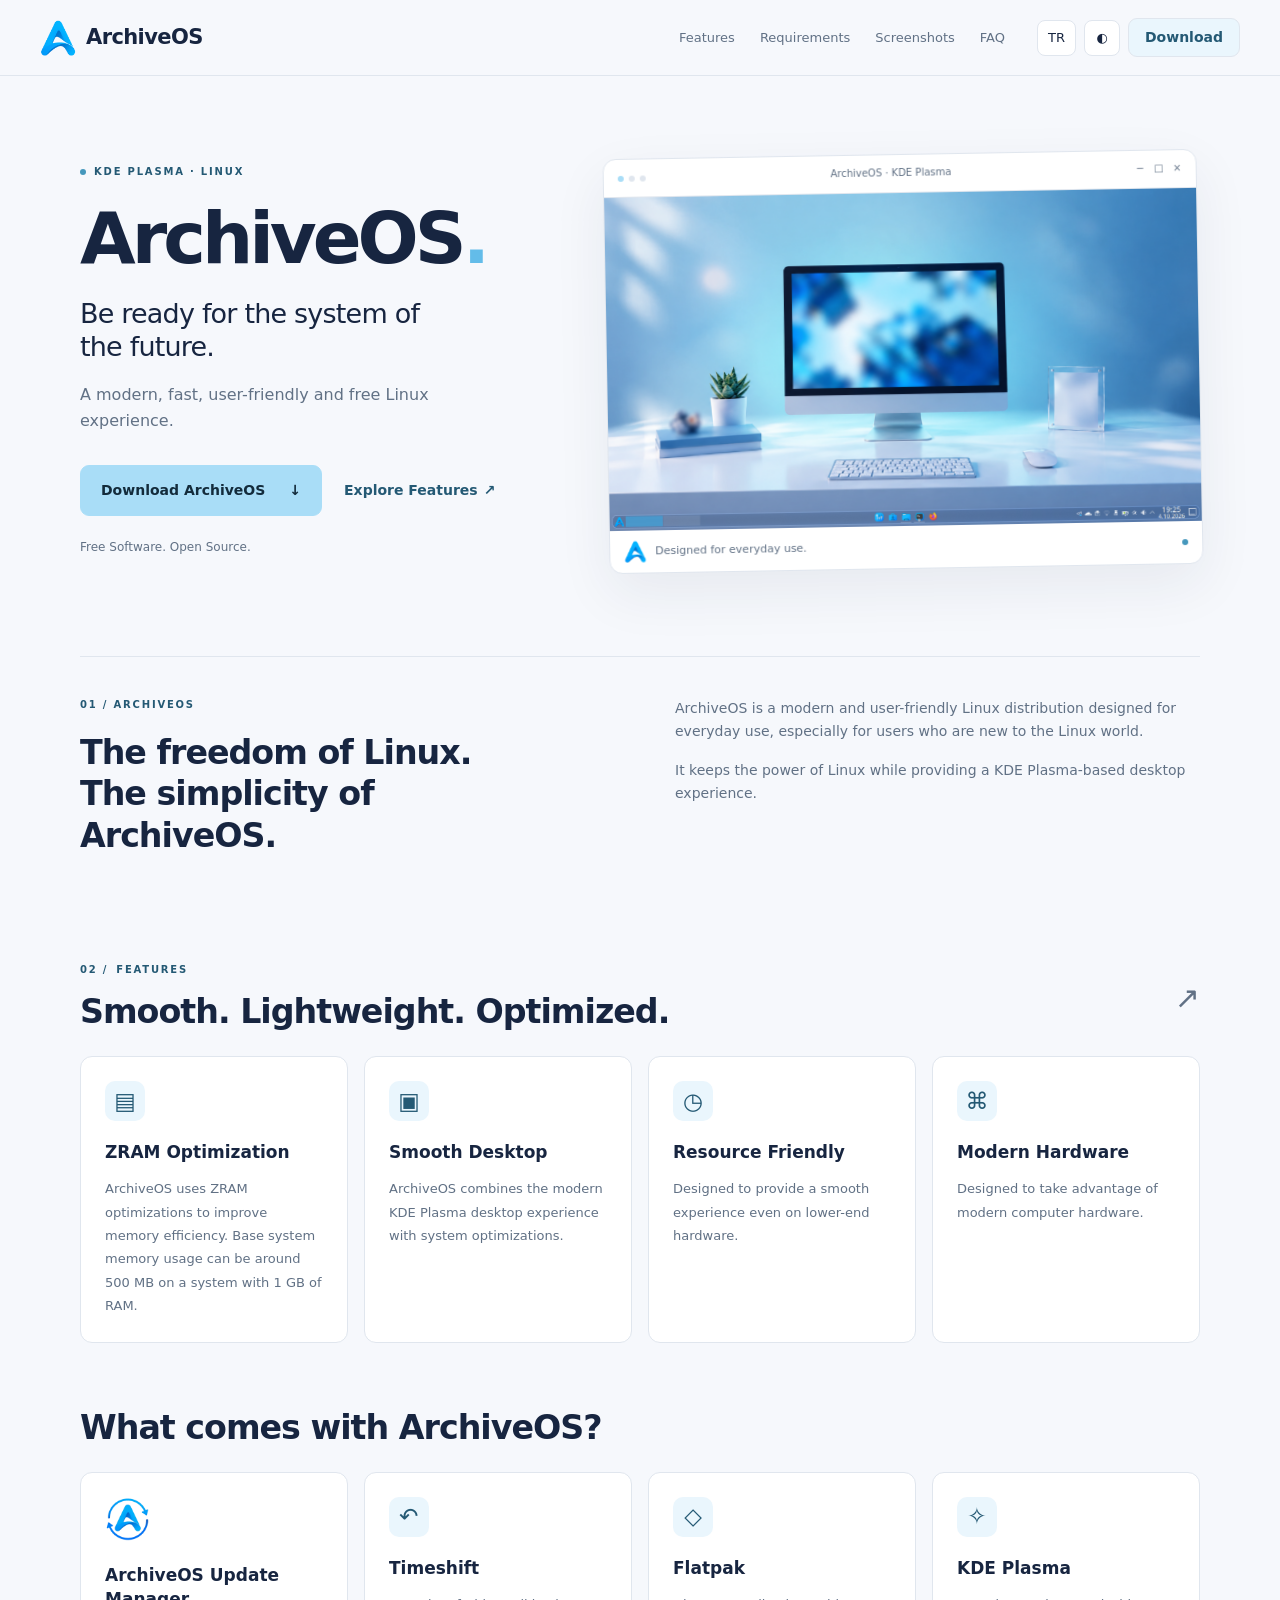
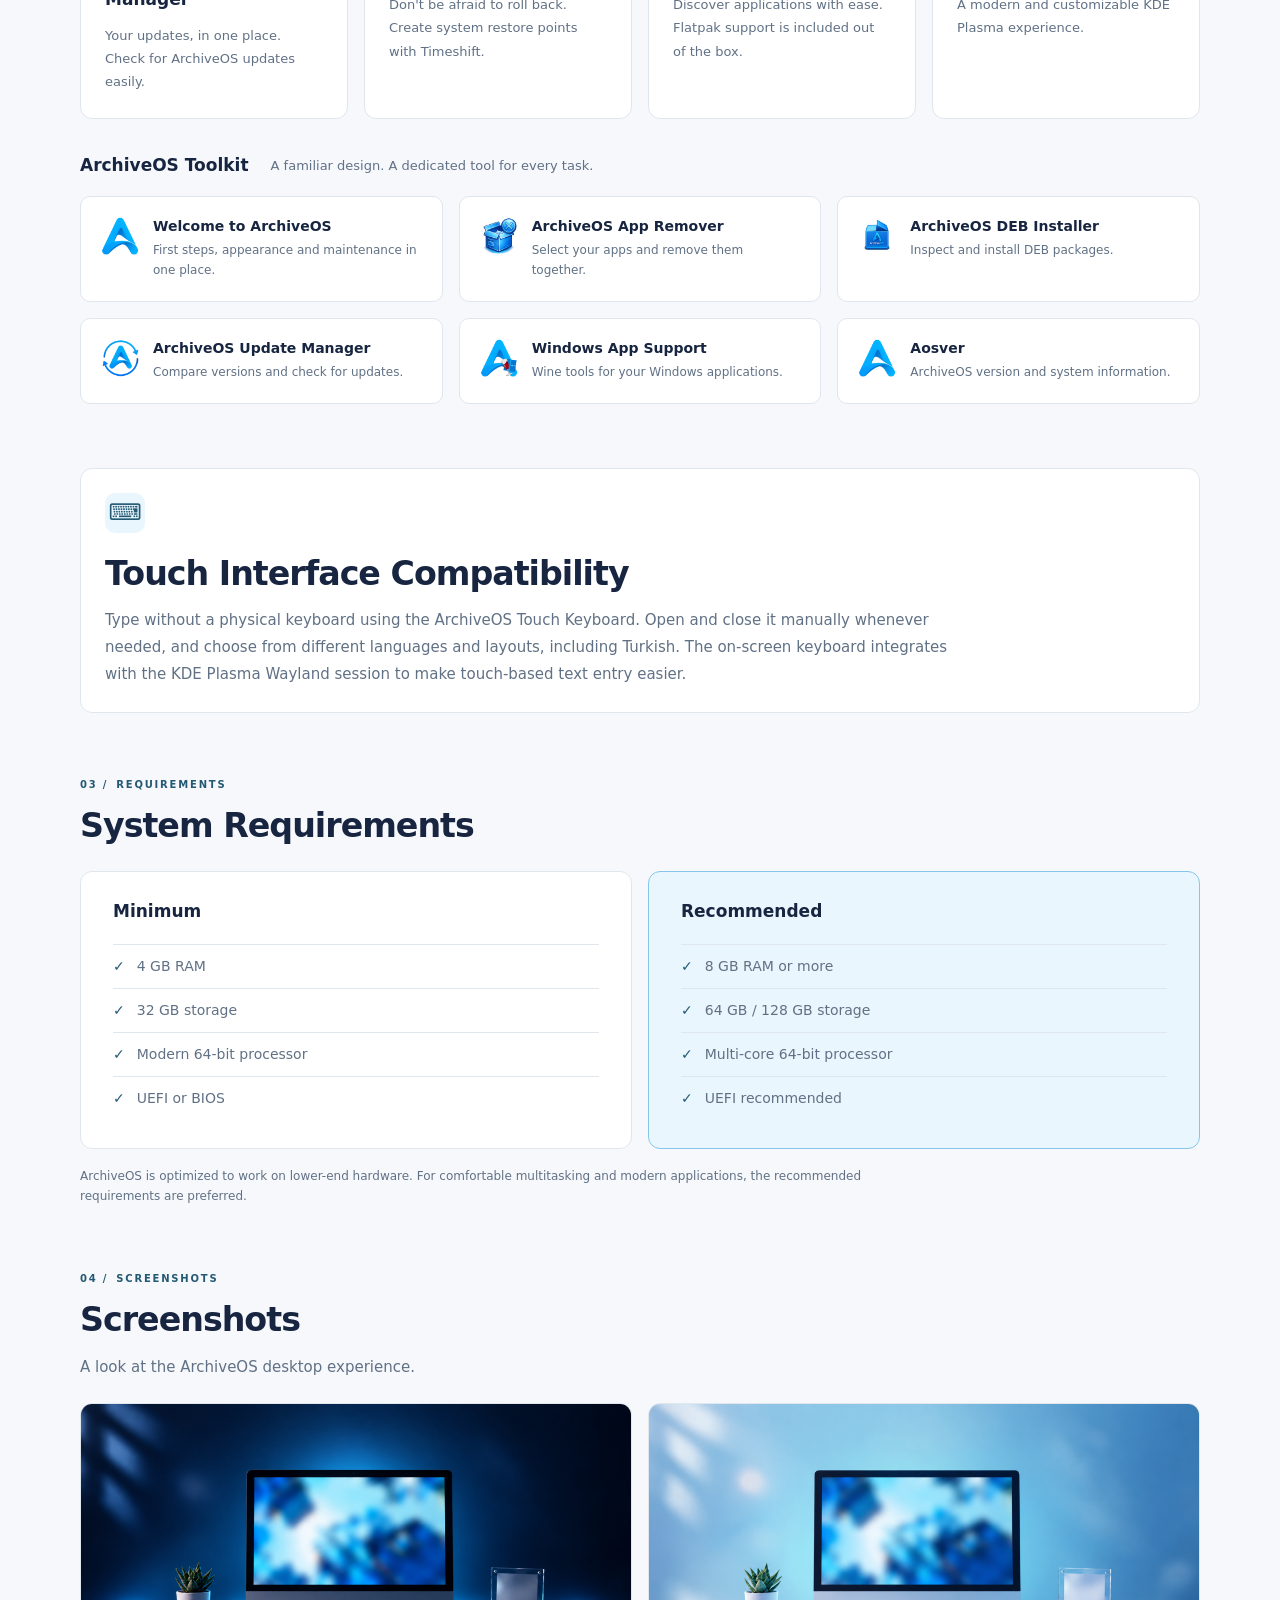
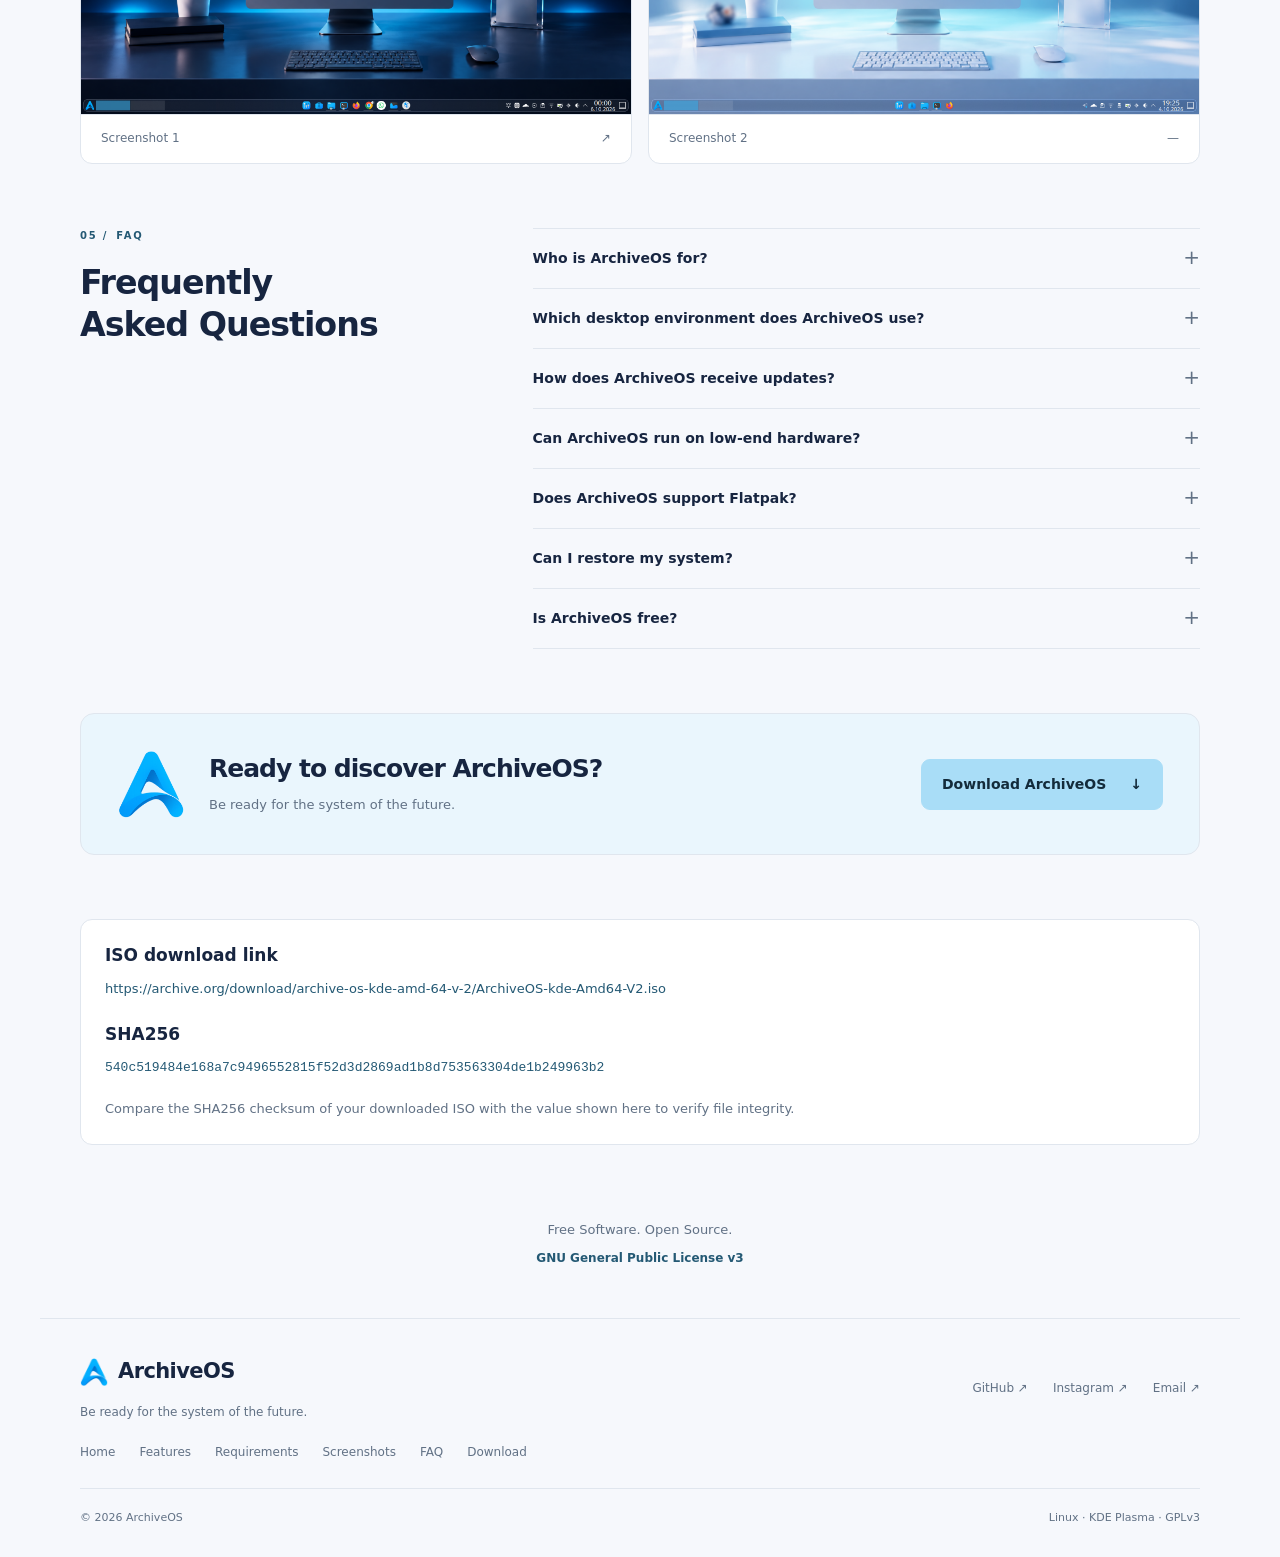
==== commit 0c83a3f0: "Add files via upload" ====
--- a/index.html
+++ b/index.html
@@ -1,1391 +1,118 @@
-<!DOCTYPE html>
+<!doctype html>
 <html lang="tr">
 <head>
-  <meta charset="UTF-8">
-  <meta name="viewport" content="width=device-width, initial-scale=1.0, maximum-scale=5.0, user-scalable=yes">
-  <meta name="description" content="ArchiveOS - Geleceğin sistemine hazır olun. Modern, hızlı, kullanıcı dostu ve özgür bir Linux deneyimi.">
-  <meta name="theme-color" content="#0a0f1a">
-  <meta property="og:title" content="ArchiveOS">
-  <meta property="og:description" content="Modern, hızlı ve özgür bir Linux dağıtımı.">
-  <meta property="og:type" content="website">
-  <title>ArchiveOS - Geleceğin sistemine hazır olun</title>
-  <link rel="icon" href="data:image/svg+xml,<svg xmlns='http://www.w3.org/2000/svg' viewBox='0 0 100 100'><text y='.9em' font-size='90'>🜁</text></svg>">
-  <style>
-    * {
-      margin: 0;
-      padding: 0;
-      box-sizing: border-box;
-    }
-
-    :root {
-      --bg-deep: #05080f;
-      --bg-primary: #0a0f1a;
-      --glass-bg: rgba(10, 20, 30, 0.45);
-      --glass-border: rgba(255, 255, 255, 0.08);
-      --glass-shadow: 0 15px 35px rgba(0, 0, 0, 0.5);
-      --cyan: #00C8FF;
-      --cyan-soft: #7dd8f0;
-      --text-primary: #eef5ff;
-      --text-secondary: #b0c7da;
-      --text-muted: #7b8fa8;
-      --font-sans: 'Inter', system-ui, -apple-system, 'Segoe UI', Roboto, 'Helvetica Neue', sans-serif;
-      --radius-lg: 2rem;
-      --radius-md: 1.25rem;
-      --radius-sm: 0.9rem;
-      --transition: 0.25s ease;
-    }
-
-    body {
-      background: radial-gradient(circle at 30% 10%, #1a2c40 0%, #03060c 90%);
-      font-family: var(--font-sans);
-      color: var(--text-primary);
-      line-height: 1.6;
-      min-height: 100vh;
-      padding: 0 1rem;
-      display: flex;
-      flex-direction: column;
-      align-items: center;
-      -webkit-font-smoothing: antialiased;
-    }
-
-    @media (prefers-reduced-motion: reduce) {
-      * {
-        animation-duration: 0.01ms !important;
-        transition-duration: 0.01ms !important;
-      }
-
-      .reveal-ready {
-        opacity: 1 !important;
-        transform: none !important;
-      }
-    }
-
-    .container {
-      max-width: 1280px;
-      width: 100%;
-      margin: 0 auto;
-      position: relative;
-    }
-
-    /* NAVIGATION */
-    .nav-bar {
-      display: flex;
-      align-items: center;
-      justify-content: space-between;
-      padding: 1rem 1.8rem;
-      margin-top: 1.2rem;
-      background: var(--glass-bg);
-      backdrop-filter: blur(20px);
-      -webkit-backdrop-filter: blur(20px);
-      border: 1px solid var(--glass-border);
-      border-radius: 3rem;
-      box-shadow: var(--glass-shadow);
-      position: sticky;
-      top: 1rem;
-      z-index: 50;
-      flex-wrap: wrap;
-    }
-
-    .logo {
-      font-weight: 700;
-      font-size: 1.8rem;
-      letter-spacing: -0.5px;
-      background: linear-gradient(135deg, #ffffff 0%, #b0e5ff 80%);
-      -webkit-background-clip: text;
-      -webkit-text-fill-color: transparent;
-      background-clip: text;
-      z-index: 51;
-    }
-
-    .nav-links {
-      display: flex;
-      align-items: center;
-      gap: 1.8rem;
-      flex-wrap: wrap;
-    }
-
-    .nav-links a {
-      color: var(--text-secondary);
-      text-decoration: none;
-      font-weight: 500;
-      font-size: 0.95rem;
-      transition: color var(--transition);
-      padding: 0.4rem 0;
-    }
-
-    .nav-links a:hover {
-      color: var(--cyan);
-    }
-
-    .lang-switch {
-      display: flex;
-      gap: 0.3rem;
-      background: rgba(255, 255, 255, 0.05);
-      border-radius: 2rem;
-      padding: 0.25rem;
-      border: 1px solid rgba(255, 255, 255, 0.1);
-    }
-
-    .lang-btn {
-      background: transparent;
-      border: none;
-      color: var(--text-secondary);
-      font-weight: 600;
-      font-size: 0.8rem;
-      padding: 0.4rem 0.9rem;
-      border-radius: 2rem;
-      cursor: pointer;
-      transition: all 0.2s;
-      letter-spacing: 0.3px;
-    }
-
-    .lang-btn.active {
-      background: var(--cyan);
-      color: #05080f;
-      box-shadow: 0 0 12px rgba(0, 200, 255, 0.4);
-    }
-
-    .hamburger {
-      display: none;
-      flex-direction: column;
-      gap: 5px;
-      background: transparent;
-      border: none;
-      cursor: pointer;
-      z-index: 51;
-      padding: 0.5rem;
-    }
-
-    .hamburger span {
-      width: 24px;
-      height: 2px;
-      background: white;
-      border-radius: 4px;
-      transition: all 0.3s ease;
-    }
-
-    /* HERO */
-    .hero {
-      text-align: center;
-      margin: 4rem 0 3rem;
-    }
-
-    .hero h1 {
-      font-size: clamp(3.2rem, 10vw, 5.5rem);
-      font-weight: 700;
-      letter-spacing: -2px;
-      background: linear-gradient(to right, #ffffff, #b0e5ff, var(--cyan));
-      -webkit-background-clip: text;
-      -webkit-text-fill-color: transparent;
-      margin-bottom: 0.5rem;
-    }
-
-    .hero .subtitle {
-      font-size: 1.6rem;
-      font-weight: 400;
-      color: #cbd5e1;
-      margin-bottom: 1rem;
-    }
-
-    .hero .desc {
-      font-size: 1.15rem;
-      color: var(--text-muted);
-      max-width: 600px;
-      margin: 0 auto 2.2rem;
-    }
-
-    .btn-group {
-      display: flex;
-      gap: 1.2rem;
-      flex-wrap: wrap;
-      justify-content: center;
-    }
-
-    .btn {
-      padding: 0.9rem 2.2rem;
-      border-radius: 3rem;
-      font-weight: 600;
-      text-decoration: none;
-      display: inline-flex;
-      align-items: center;
-      gap: 0.4rem;
-      transition: all 0.3s;
-      border: 1px solid transparent;
-      cursor: pointer;
-    }
-
-    .btn-primary {
-      background: var(--cyan);
-      color: #0a0f1a;
-      box-shadow: 0 8px 20px rgba(0, 200, 255, 0.3);
-    }
-
-    .btn-primary:hover {
-      background: #33d4ff;
-      transform: translateY(-2px);
-    }
-
-    .btn-secondary {
-      background: rgba(255, 255, 255, 0.06);
-      border: 1px solid rgba(255, 255, 255, 0.15);
-      color: white;
-      backdrop-filter: blur(10px);
-    }
-
-    .btn-secondary:hover {
-      background: rgba(255, 255, 255, 0.12);
-    }
-
-    /* GLASS CARD */
-    .glass-card {
-      background: var(--glass-bg);
-      backdrop-filter: blur(16px);
-      -webkit-backdrop-filter: blur(16px);
-      border: 1px solid var(--glass-border);
-      border-radius: var(--radius-md);
-      padding: 2rem 1.8rem;
-      box-shadow: var(--glass-shadow);
-      transition: transform 0.25s ease, box-shadow 0.3s;
-    }
-
-    .glass-card:hover {
-      transform: translateY(-4px);
-      box-shadow: 0 20px 35px rgba(0, 200, 255, 0.12);
-    }
-
-    .section-title {
-      font-size: 2.3rem;
-      font-weight: 600;
-      margin-bottom: 2.5rem;
-      letter-spacing: -0.5px;
-      color: white;
-    }
-
-    .grid {
-      display: grid;
-      grid-template-columns: repeat(auto-fit, minmax(260px, 1fr));
-      gap: 1.8rem;
-      margin: 2.5rem 0;
-    }
-
-    .requirements-grid {
-      display: grid;
-      grid-template-columns: repeat(auto-fit, minmax(280px, 1fr));
-      gap: 2rem;
-    }
-
-    /* SCREENSHOTS */
-    .screenshots-section {
-      margin: 4rem 0;
-      scroll-margin-top: 8rem;
-    }
-
-    .screenshots-intro {
-      color: var(--text-secondary);
-      margin-top: -1.5rem;
-      margin-bottom: 2rem;
-      max-width: 760px;
-    }
-
-    .screenshots-grid {
-      display: grid;
-      grid-template-columns: repeat(2, minmax(0, 1fr));
-      gap: 1.8rem;
-    }
-
-    .screenshot-card {
-      position: relative;
-      overflow: hidden;
-      padding: 0;
-      aspect-ratio: 16 / 9;
-      isolation: isolate;
-    }
-
-    .screenshot-card::after {
-      content: "";
-      position: absolute;
-      inset: 0;
-      pointer-events: none;
-      background: linear-gradient(115deg, transparent 25%, rgba(255,255,255,0.055) 48%, transparent 70%);
-      transform: translateX(-130%);
-      transition: transform 0.8s ease;
-      z-index: 2;
-    }
-
-    .screenshot-card:hover::after {
-      transform: translateX(130%);
-    }
-
-    .screenshot-label {
-      position: absolute;
-      top: 1rem;
-      left: 1rem;
-      z-index: 4;
-      padding: 0.45rem 0.85rem;
-      border-radius: 999px;
-      background: rgba(4, 10, 18, 0.72);
-      border: 1px solid rgba(255, 255, 255, 0.12);
-      backdrop-filter: blur(12px);
-      -webkit-backdrop-filter: blur(12px);
-      color: #fff;
-      font-size: 0.84rem;
-      font-weight: 600;
-    }
-
-    .screenshot-image {
-      width: 100%;
-      height: 100%;
-      aspect-ratio: 16 / 9;
-      display: block;
-      object-fit: cover;
-      transition: transform 0.55s ease, filter 0.55s ease;
-    }
-
-    .screenshot-card:not(.missing):hover .screenshot-image {
-      transform: scale(1.025);
-      filter: saturate(1.05) contrast(1.02);
-    }
-
-    .screenshot-fallback {
-      display: none;
-      width: 100%;
-      height: 100%;
-      aspect-ratio: 16 / 9;
-      padding: 2rem;
-      align-items: center;
-      justify-content: center;
-      text-align: center;
-      background:
-        radial-gradient(circle at 50% 38%, rgba(0, 200, 255, 0.10), transparent 36%),
-        rgba(255, 255, 255, 0.018);
-    }
-
-    .screenshot-card.missing .screenshot-image {
-      display: none;
-    }
-
-    .screenshot-card.missing .screenshot-fallback {
-      display: flex;
-    }
-
-    .screenshot-empty-icon {
-      width: 64px;
-      height: 64px;
-      display: grid;
-      place-items: center;
-      margin: 0 auto 1rem;
-      border-radius: 1.2rem;
-      color: var(--cyan);
-      border: 1px solid rgba(0, 200, 255, 0.22);
-      background: rgba(0, 200, 255, 0.055);
-      box-shadow: 0 0 30px rgba(0, 200, 255, 0.07);
-      font-size: 1.75rem;
-    }
-
-    .screenshot-empty-title {
-      font-weight: 650;
-      color: var(--text-primary);
-      margin-bottom: 0.35rem;
-    }
-
-    .screenshot-empty-text {
-      color: var(--text-muted);
-      font-size: 0.95rem;
-    }
-
-    /* SUBTLE MOTION — layout is unchanged */
-    @keyframes archiveFadeUp {
-      from { opacity: 0; transform: translateY(18px); }
-      to { opacity: 1; transform: translateY(0); }
-    }
-
-    @keyframes archiveGlow {
-      0%, 100% { filter: drop-shadow(0 0 0 rgba(0, 200, 255, 0)); }
-      50% { filter: drop-shadow(0 0 16px rgba(0, 200, 255, 0.16)); }
-    }
-
-    .hero h1 {
-      animation: archiveFadeUp 0.75s ease both, archiveGlow 4.5s ease-in-out 1s infinite;
-    }
-
-    .hero .subtitle {
-      animation: archiveFadeUp 0.75s ease 0.10s both;
-    }
-
-    .hero .desc {
-      animation: archiveFadeUp 0.75s ease 0.18s both;
-    }
-
-    .hero .btn-group {
-      animation: archiveFadeUp 0.75s ease 0.26s both;
-    }
-
-    .reveal-ready {
-      opacity: 0;
-      transform: translateY(20px);
-    }
-
-    .reveal-ready.reveal-visible {
-      opacity: 1;
-      transform: translateY(0);
-      transition: opacity 0.65s ease, transform 0.65s ease;
-    }
-
-    .faq-item {
-      border-bottom: 1px solid rgba(255, 255, 255, 0.08);
-      padding: 1.2rem 0;
-    }
-
-    .faq-question {
-      background: none;
-      border: none;
-      color: white;
-      font-weight: 600;
-      font-size: 1.1rem;
-      width: 100%;
-      text-align: left;
-      display: flex;
-      justify-content: space-between;
-      cursor: pointer;
-      padding: 0.5rem 0;
-    }
-
-    .faq-answer {
-      max-height: 0;
-      overflow: hidden;
-      transition: max-height 0.4s ease;
-      color: var(--text-secondary);
-    }
-
-    .faq-answer.open {
-      max-height: 300px;
-      margin-top: 0.8rem;
-    }
-
-    footer {
-      margin: 4rem 0 2rem;
-      text-align: center;
-      color: var(--text-muted);
-      border-top: 1px solid rgba(255,255,255,0.05);
-      padding-top: 2.5rem;
-    }
-
-    .footer-links {
-      display: flex;
-      gap: 2rem;
-      justify-content: center;
-      flex-wrap: wrap;
-      margin: 1.2rem 0;
-    }
-
-    .footer-links a {
-      color: var(--text-secondary);
-      text-decoration: none;
-    }
-
-    .footer-links a:hover {
-      color: var(--cyan);
-    }
-
-    /* LICENSE MODAL */
-    .modal {
-      display: none;
-      position: fixed;
-      top: 0;
-      left: 0;
-      width: 100%;
-      height: 100%;
-      background: rgba(0,0,0,0.8);
-      backdrop-filter: blur(10px);
-      align-items: center;
-      justify-content: center;
-      z-index: 100;
-      padding: 1rem;
-    }
-
-    .modal.active {
-      display: flex;
-    }
-
-    .modal-content {
-      background: rgba(10, 20, 30, 0.95);
-      backdrop-filter: blur(25px);
-      border: 1px solid rgba(255,255,255,0.15);
-      border-radius: 2rem;
-      padding: 2.5rem;
-      max-width: 800px;
-      width: 100%;
-      max-height: 80vh;
-      overflow-y: auto;
-      color: var(--text-primary);
-    }
-
-    .modal-close {
-      background: var(--cyan);
-      border: none;
-      color: #0a0f1a;
-      font-weight: bold;
-      padding: 0.7rem 1.8rem;
-      border-radius: 2rem;
-      cursor: pointer;
-      margin-top: 1.5rem;
-    }
-
-    .license-text {
-      white-space: pre-wrap;
-      font-size: 0.9rem;
-      line-height: 1.7;
-      color: var(--text-secondary);
-    }
-
-    @media (max-width: 768px) {
-      .nav-links {
-        display: none;
-        position: absolute;
-        top: 80px;
-        left: 1rem;
-        right: 1rem;
-        background: rgba(8, 15, 24, 0.98);
-        backdrop-filter: blur(30px);
-        -webkit-backdrop-filter: blur(30px);
-        border: 1px solid rgba(255,255,255,0.1);
-        border-radius: 2rem;
-        padding: 2rem;
-        flex-direction: column;
-        gap: 1.5rem;
-        z-index: 50;
-        box-shadow: 0 20px 40px rgba(0,0,0,0.6);
-      }
-
-      .nav-links.active {
-        display: flex;
-      }
-
-      .hamburger {
-        display: flex;
-      }
-
-      .lang-switch {
-        justify-content: center;
-      }
-
-      .screenshots-grid {
-        grid-template-columns: 1fr;
-      }
-
-      
-    }
-  </style>
+  <meta charset="utf-8">
+  <meta name="viewport" content="width=device-width, initial-scale=1">
+  <meta name="description" content="ArchiveOS — Modern, hızlı, kullanıcı dostu ve özgür bir Linux deneyimi.">
+  <meta name="theme-color" content="#f6f8fc">
+  <title>ArchiveOS — Geleceğin sistemine hazır olun</title>
+  <link rel="icon" href="assets/aos-menu.png">
+  <script>
+    document.documentElement.dataset.theme = matchMedia('(prefers-color-scheme: dark)').matches ? 'dark' : 'light';
+  </script>
+  <link rel="stylesheet" href="style.css">
+  <script src="content.js" defer></script>
+  <script src="app.js" defer></script>
 </head>
 <body>
-<div class="container">
-  <!-- NAV -->
-  <nav class="nav-bar" id="navbar">
-    <div class="logo">ArchiveOS</div>
-    <div class="nav-links" id="navLinks">
-      <a href="#home" data-i18n="nav_home">Ana Sayfa</a>
+<a class="skip" href="#main" data-i18n="skip">İçeriğe geç</a>
+<header class="header">
+  <div class="header-inner">
+    <a class="brand" href="#home"><img src="assets/aos-menu.png" width="36" height="36" alt=""><span>ArchiveOS</span></a>
+    <nav id="navigation" aria-label="Navigation">
       <a href="#features" data-i18n="nav_features">Özellikler</a>
       <a href="#requirements" data-i18n="nav_requirements">Gereksinimler</a>
       <a href="#screenshots" data-i18n="nav_screenshots">Ekran Görüntüleri</a>
       <a href="#faq" data-i18n="nav_faq">SSS</a>
-      <a href="#download" data-i18n="nav_download">İndir</a>
-      <div class="lang-switch">
-        <button class="lang-btn active" id="langTr">TR</button>
-        <button class="lang-btn" id="langEn">EN</button>
-      </div>
+    </nav>
+    <div class="controls">
+      <button id="language" class="small-control" aria-label="Switch language">EN</button>
+      <button id="theme" class="small-control" aria-label="Switch theme"><span aria-hidden="true">◐</span></button>
+      <a class="button compact" href="#download" data-i18n="nav_download">İndir</a>
+      <button id="menu" class="small-control menu-toggle" aria-controls="navigation" aria-expanded="false" aria-label="Menü">☰</button>
     </div>
-    <button class="hamburger" id="hamburgerBtn" aria-label="Menü" aria-expanded="false">
-      <span></span><span></span><span></span>
-    </button>
-  </nav>
-
-  <!-- HERO -->
+  </div>
+</header>
+<main id="main" class="container">
   <section class="hero" id="home">
-    <h1>ArchiveOS</h1>
-    <div class="subtitle" data-i18n="hero_subtitle">Geleceğin sistemine hazır olun.</div>
-    <p class="desc" data-i18n="hero_desc">Modern, hızlı, kullanıcı dostu ve özgür bir Linux deneyimi.</p>
-    <div class="btn-group">
-      <a href="https://drive.google.com/file/d/16PFe7Li8qEmde5hDsw69od_WvevFWT7j/view?usp=drivesdk" class="btn btn-primary" id="downloadBtnPrimary" data-i18n="download_btn" target="_blank" rel="noopener noreferrer">ArchiveOS'u İndir</a>
-      <a href="#features" class="btn btn-secondary" data-i18n="explore_btn">Özellikleri Keşfet</a>
+    <div class="hero-copy">
+      <div class="eyebrow"><span class="status-dot"></span> KDE PLASMA · LINUX</div>
+      <h1>ArchiveOS<span class="accent">.</span></h1>
+      <h2 data-i18n="hero_subtitle">Geleceğin sistemine hazır olun.</h2>
+      <p class="lead" data-i18n="hero_desc">Modern, hızlı, kullanıcı dostu ve özgür bir Linux deneyimi.</p>
+      <div class="actions"><a class="button primary download-link" href="#download" target="_blank" rel="noopener noreferrer"><span data-i18n="download_btn">ArchiveOS'u İndir</span><span aria-hidden="true">↓</span></a><a class="text-link" href="#features"><span data-i18n="explore_btn">Özellikleri Keşfet</span> <span aria-hidden="true">↗</span></a></div>
+      <p class="hero-note" data-i18n="license_text">Özgür Yazılım. Açık Kaynak.</p>
+    </div>
+    <div class="desktop-window">
+      <div class="window-bar"><span class="window-dots" aria-hidden="true"><i></i><i></i><i></i></span><span>ArchiveOS · KDE Plasma</span><span aria-hidden="true">− &nbsp; □ &nbsp; ×</span></div>
+      <img id="heroScreenshot" src="assets/desktop.png" width="1536" height="864" alt="ArchiveOS masaüstü" data-alt="desktop" fetchpriority="high">
+      <div class="window-footer"><img src="assets/aos-menu.png" width="22" height="22" alt=""><span data-i18n="desktop_caption">Günlük kullanım için tasarlandı.</span><span class="status-dot"></span></div>
     </div>
   </section>
 
-  <!-- ABOUT -->
-  <section style="margin: 4rem 0;">
-    <h2 class="section-title" data-i18n="about_title">Linux'un özgürlüğü. ArchiveOS'un sadeliği.</h2>
-    <p data-i18n="about_desc">ArchiveOS, Linux dünyasına yeni başlayan kullanıcıların kolayca alışabileceği, günlük kullanım için tasarlanmış modern ve kullanıcı dostu bir Linux dağıtımıdır.</p>
-    <p style="color:var(--text-secondary); margin-top:1rem;" data-i18n="about_kde">KDE Plasma tabanlı masaüstü deneyimi ile Linux'un gücünü korur.</p>
+  <section class="about" id="about">
+    <div><div class="eyebrow">01 / ARCHIVEOS</div><h2 data-i18n="about_title">Linux'un özgürlüğü. ArchiveOS'un sadeliği.</h2></div>
+    <div><p data-i18n="about_desc"></p><p class="muted" data-i18n="about_kde"></p></div>
   </section>
 
-  <!-- PERFORMANCE -->
   <section id="features">
-    <h2 class="section-title" data-i18n="perf_title">Akıcı. Hafif. Optimize.</h2>
-    <div class="grid">
-      <div class="glass-card"><h3 data-i18n="zram_title">ZRAM Optimizasyonu</h3><p data-i18n="zram_desc">ArchiveOS, RAM kullanımını daha verimli hale getirmek için ZRAM optimizasyonlarından yararlanır. 1 GB RAM ile yaklaşık 500 MB seviyesinde temel sistem RAM tüketimi.</p></div>
-      <div class="glass-card"><h3 data-i18n="smooth_title">Akıcı Masaüstü</h3><p data-i18n="smooth_desc">KDE Plasma'nın modern masaüstü deneyimi ArchiveOS optimizasyonlarıyla birleşir.</p></div>
-      <div class="glass-card"><h3 data-i18n="resource_title">Kaynak Dostu</h3><p data-i18n="resource_desc">Düşük donanımlı bilgisayarlarda mümkün olduğunca akıcı bir deneyim sunmayı hedefler.</p></div>
-      <div class="glass-card"><h3 data-i18n="modern_hw">Modern Donanım</h3><p data-i18n="modern_hw_desc">Yeni nesil bilgisayarların donanımlarından yararlanabilecek şekilde tasarlanmıştır.</p></div>
+    <div class="section-heading"><div><div class="eyebrow">02 / <span data-i18n="nav_features">Özellikler</span></div><h2 data-i18n="perf_title">Akıcı. Hafif. Optimize.</h2></div><span class="section-symbol" aria-hidden="true">↗</span></div>
+    <div class="grid four">
+      <article class="card"><span class="card-icon" aria-hidden="true">▤</span><h3 data-i18n="zram_title"></h3><p data-i18n="zram_desc"></p></article>
+      <article class="card"><span class="card-icon" aria-hidden="true">▣</span><h3 data-i18n="smooth_title"></h3><p data-i18n="smooth_desc"></p></article>
+      <article class="card"><span class="card-icon" aria-hidden="true">◷</span><h3 data-i18n="resource_title"></h3><p data-i18n="resource_desc"></p></article>
+      <article class="card"><span class="card-icon" aria-hidden="true">⌘</span><h3 data-i18n="modern_hw"></h3><p data-i18n="modern_hw_desc"></p></article>
     </div>
   </section>
 
-  <!-- REQUIREMENTS -->
-  <section id="requirements" style="margin:4rem 0;">
-    <h2 class="section-title" data-i18n="req_title">Sistem Gereksinimleri</h2>
-    <div class="requirements-grid">
-      <div class="glass-card"><h3 data-i18n="min_req">Minimum</h3><ul style="list-style:none;padding:0;color:var(--text-secondary);"><li data-i18n="req_min_ram">4 GB RAM</li><li data-i18n="req_min_storage">32 GB depolama</li><li data-i18n="req_min_cpu">Modern 64-bit işlemci</li><li data-i18n="req_min_boot">UEFI veya BIOS</li></ul></div>
-      <div class="glass-card"><h3 data-i18n="rec_req">Önerilen</h3><ul style="list-style:none;padding:0;color:var(--text-secondary);"><li data-i18n="req_rec_ram">8 GB RAM veya üzeri</li><li data-i18n="req_rec_storage">64 GB / 128 GB depolama</li><li data-i18n="req_rec_cpu">Çok çekirdekli 64-bit işlemci</li><li data-i18n="req_rec_boot">UEFI önerilir</li></ul></div>
+  <section id="included">
+    <div class="section-heading"><h2 data-i18n="features_title">ArchiveOS ile neler geliyor?</h2></div>
+    <div class="grid four included">
+      <article class="card"><img class="app-icon" src="assets/updater.png" alt="" width="44" height="44"><h3>ArchiveOS Update Manager</h3><p data-i18n="update_desc"></p></article>
+      <article class="card"><span class="card-icon" aria-hidden="true">↶</span><h3>Timeshift</h3><p data-i18n="timeshift_desc"></p></article>
+      <article class="card"><span class="card-icon" aria-hidden="true">◇</span><h3>Flatpak</h3><p data-i18n="flatpak_desc"></p></article>
+      <article class="card"><span class="card-icon" aria-hidden="true">✧</span><h3>KDE Plasma</h3><p data-i18n="kde_desc"></p></article>
     </div>
-    <p style="margin-top:1.5rem; color:var(--text-muted);" data-i18n="req_note">ArchiveOS düşük donanımlarda çalışabilecek şekilde optimize edilmiştir.</p>
-  </section>
-
-  <!-- FEATURES DETAIL -->
-  <section style="margin:4rem 0;">
-    <h2 class="section-title" data-i18n="features_title">ArchiveOS ile neler geliyor?</h2>
-    <div class="grid">
-      <div class="glass-card"><h3>ArchiveOS Update Manager</h3><p data-i18n="update_desc">Güncellemeleriniz burada. ArchiveOS güncellemelerini kolayca kontrol edin.</p></div>
-      <div class="glass-card"><h3>Timeshift</h3><p data-i18n="timeshift_desc">Geri dönmekten korkmayın. Timeshift ile sistem geri yükleme noktaları oluşturun.</p></div>
-      <div class="glass-card"><h3>Flatpak</h3><p data-i18n="flatpak_desc">Uygulamalarınızı kolayca keşfedin. Flatpak desteği hazır gelir.</p></div>
-      <div class="glass-card"><h3>KDE Plasma</h3><p data-i18n="kde_desc">Modern ve özelleştirilebilir KDE Plasma deneyimi.</p></div>
+    <div class="toolkit-heading"><h3 data-i18n="toolkit_title">ArchiveOS Araç Takımı</h3><p data-i18n="toolkit_desc"></p></div>
+    <div class="grid three tools">
+      <article class="tool"><img src="assets/aos-menu.png" alt="" width="40" height="40"><div><h3>Welcome to ArchiveOS</h3><p data-i18n="welcome_desc"></p></div></article>
+      <article class="tool"><img src="assets/remover.png" alt="" width="40" height="40"><div><h3>ArchiveOS App Remover</h3><p data-i18n="remover_desc"></p></div></article>
+      <article class="tool"><img src="assets/installer.png" alt="" width="40" height="40"><div><h3>ArchiveOS DEB Installer</h3><p data-i18n="installer_desc"></p></div></article>
+      <article class="tool"><img src="assets/updater.png" alt="" width="40" height="40"><div><h3>ArchiveOS Update Manager</h3><p data-i18n="updater_tool_desc"></p></div></article>
+      <article class="tool"><img src="assets/windows.png" alt="" width="40" height="40"><div><h3>Windows App Support</h3><p data-i18n="windows_desc"></p></div></article>
+      <article class="tool"><img src="assets/about.png" alt="" width="40" height="40"><div><h3>Aosver</h3><p data-i18n="aosver_desc"></p></div></article>
     </div>
   </section>
 
-  <!-- SCREENSHOTS -->
-  <section id="screenshots" class="screenshots-section">
-    <h2 class="section-title" data-i18n="screenshots_title">Ekran Görüntüleri</h2>
-    <p class="screenshots-intro" data-i18n="screenshots_desc">ArchiveOS masaüstü deneyiminden görüntüler.</p>
+  <section id="touch" class="card touch-panel"><span class="card-icon" aria-hidden="true">⌨</span><h2 data-i18n="touch_title">Dokunmatik Arayüz Uyumluluğu</h2><p data-i18n="touch_desc"></p></section>
 
-    <div class="screenshots-grid">
-      <article class="glass-card screenshot-card">
-        <div class="screenshot-label" data-i18n="screenshot_1">Ekran Görüntüsü 1</div>
-        <img class="screenshot-image" src="1.png" alt="ArchiveOS Ekran Görüntüsü 1" data-alt-tr="ArchiveOS Ekran Görüntüsü 1" data-alt-en="ArchiveOS Screenshot 1" loading="lazy">
-        <div class="screenshot-fallback">
-          <div>
-            <div class="screenshot-empty-icon" aria-hidden="true">▧</div>
-            <div class="screenshot-empty-title" data-i18n="screenshot_missing_title">Ekran görüntüsü yok</div>
-            <div class="screenshot-empty-text" data-i18n="screenshot_missing_desc">Bu ekran görüntüsü şu an mevcut değil.</div>
-          </div>
-        </div>
-      </article>
+  <section id="requirements">
+    <div class="section-heading"><div><div class="eyebrow">03 / <span data-i18n="nav_requirements"></span></div><h2 data-i18n="req_title"></h2></div></div>
+    <div class="grid two requirements">
+      <article class="card"><h3 data-i18n="min_req"></h3><ul><li data-i18n="req_min_ram"></li><li data-i18n="req_min_storage"></li><li data-i18n="req_min_cpu"></li><li data-i18n="req_min_boot"></li></ul></article>
+      <article class="card recommended"><h3 data-i18n="rec_req"></h3><ul><li data-i18n="req_rec_ram"></li><li data-i18n="req_rec_storage"></li><li data-i18n="req_rec_cpu"></li><li data-i18n="req_rec_boot"></li></ul></article>
+    </div>
+    <p class="muted note" data-i18n="req_note"></p>
+  </section>
 
-      <article class="glass-card screenshot-card">
-        <div class="screenshot-label" data-i18n="screenshot_2">Ekran Görüntüsü 2</div>
-        <img class="screenshot-image" src="2.png" alt="ArchiveOS Ekran Görüntüsü 2" data-alt-tr="ArchiveOS Ekran Görüntüsü 2" data-alt-en="ArchiveOS Screenshot 2" loading="lazy">
-        <div class="screenshot-fallback">
-          <div>
-            <div class="screenshot-empty-icon" aria-hidden="true">▧</div>
-            <div class="screenshot-empty-title" data-i18n="screenshot_missing_title">Ekran görüntüsü yok</div>
-            <div class="screenshot-empty-text" data-i18n="screenshot_missing_desc">Bu ekran görüntüsü şu an mevcut değil.</div>
-          </div>
-        </div>
-      </article>
+  <section id="screenshots">
+    <div class="section-heading"><div><div class="eyebrow">04 / <span data-i18n="nav_screenshots"></span></div><h2 data-i18n="screenshots_title"></h2><p class="muted" data-i18n="screenshots_desc"></p></div></div>
+    <div class="grid two gallery">
+      <figure class="card screenshot-card"><button class="image-button" id="openScreenshot" aria-label="Ekran görüntüsünü büyüt"><img src="assets/desktop.png" width="1536" height="864" alt="ArchiveOS Ekran Görüntüsü 1" data-alt="screenshot_1" loading="lazy"></button><figcaption><span data-i18n="screenshot_1"></span><span aria-hidden="true">↗</span></figcaption></figure>
+      <figure class="card screenshot-card"><img id="secondScreenshot" class="second-screenshot" src="assets/desktop-2.png" width="1536" height="864" alt="ArchiveOS Ekran Görüntüsü 2" data-alt="screenshot_2" hidden><div id="secondScreenshotMissing" class="missing-image"><span aria-hidden="true">▧</span><strong data-i18n="screenshot_missing_title"></strong><p data-i18n="screenshot_missing_desc"></p></div><figcaption><span data-i18n="screenshot_2"></span><span aria-hidden="true">—</span></figcaption></figure>
     </div>
   </section>
 
-  <!-- FAQ -->
-  <section id="faq" style="margin:4rem 0;">
-    <h2 class="section-title" data-i18n="faq_title">Sıkça Sorulan Sorular</h2>
-    <div id="faqContainer"></div>
-  </section>
+  <section id="faq" class="faq-section"><div><div class="eyebrow">05 / <span data-i18n="nav_faq"></span></div><h2 data-i18n="faq_title"></h2></div><div id="faqContainer"></div></section>
 
-  <!-- DOWNLOAD CTA -->
-  <section id="download" class="glass-card" style="text-align:center; margin:4rem 0;">
-    <h2 data-i18n="cta_title">ArchiveOS'u keşfetmeye hazır mısınız?</h2>
-    <p style="margin:1rem 0;" data-i18n="cta_sub">Geleceğin sistemine hazır olun.</p>
-    <a href="https://drive.google.com/file/d/16PFe7Li8qEmde5hDsw69od_WvevFWT7j/view?usp=drivesdk" class="btn btn-primary" id="downloadCta" data-i18n="download_btn" target="_blank" rel="noopener noreferrer">ArchiveOS'u İndir</a>
-  </section>
+  <section id="download" class="download-panel"><img src="assets/aos-menu.png" width="68" height="68" alt=""><div><h2 data-i18n="cta_title"></h2><p data-i18n="cta_sub"></p></div><a class="button primary download-link" href="#download" target="_blank" rel="noopener noreferrer"><span data-i18n="download_btn"></span><span aria-hidden="true">↓</span></a></section>
 
-  <!-- LICENSE -->
-  <section style="text-align:center; margin:3rem 0;">
-    <p data-i18n="license_text">Özgür Yazılım. Açık Kaynak.</p>
-    <button class="btn btn-secondary" id="openLicenseBtn" data-i18n="gpl_btn">GNU General Public License v3</button>
-  </section>
+  <section class="card release-details" aria-label="ISO / SHA256"><h3 data-i18n="iso_label">ISO bağlantısı</h3><a id="iso-url" class="release-value" aria-disabled="true"></a><h3>SHA256</h3><code id="iso-sha256" class="release-value"></code><p data-i18n="sha_help"></p></section>
 
-  <footer>
-    <div class="logo" style="font-size:1.5rem;">ArchiveOS</div>
-    <p data-i18n="footer_tagline">Geleceğin sistemine hazır olun.</p>
-    <div class="footer-links">
-      <a href="#home" data-i18n="nav_home">Ana Sayfa</a>
-      <a href="#features" data-i18n="nav_features">Özellikler</a>
-      <a href="#requirements" data-i18n="nav_requirements">Gereksinimler</a>
-      <a href="#screenshots" data-i18n="nav_screenshots">Ekran Görüntüleri</a>
-      <a href="#faq" data-i18n="nav_faq">SSS</a>
-      <a href="https://drive.google.com/file/d/16PFe7Li8qEmde5hDsw69od_WvevFWT7j/view?usp=drivesdk" data-i18n="nav_download" target="_blank" rel="noopener noreferrer">İndir</a>
-      <a href="https://github.com/archive-os" target="_blank" rel="noopener noreferrer">GitHub</a>
-    </div>
-    <p>© 2026 ArchiveOS</p>
-  </footer>
-</div>
-
-<!-- LICENSE MODAL -->
-<div class="modal" id="licenseModal">
-  <div class="modal-content">
-    <h2>GNU GENERAL PUBLIC LICENSE</h2>
-    <p style="margin:0.5rem 0;">Version 3, 29 June 2007</p>
-    <div class="license-text" id="licenseText"></div>
-    <button class="modal-close" id="closeLicenseBtn">Kapat</button>
-  </div>
-</div>
-
-<script>
-  (function() {
-    const DOWNLOAD_URL = "https://drive.google.com/file/d/16PFe7Li8qEmde5hDsw69od_WvevFWT7j/view?usp=drivesdk";
-    const GITHUB_URL = "https://github.com/archive-os";
-
-    // Set all download links
-    document.querySelectorAll('#downloadBtnPrimary, #downloadCta, a[href="#download"]').forEach(el => {
-      if (el.tagName === 'A') {
-        el.href = DOWNLOAD_URL;
-        el.target = '_blank';
-      }
-    });
-
-    const translations = {
-      tr: {
-        nav_home: "Ana Sayfa",
-        nav_features: "Özellikler",
-        nav_requirements: "Gereksinimler",
-        nav_screenshots: "Ekran Görüntüleri",
-        nav_faq: "SSS",
-        nav_download: "İndir",
-        hero_subtitle: "Geleceğin sistemine hazır olun.",
-        hero_desc: "Modern, hızlı, kullanıcı dostu ve özgür bir Linux deneyimi.",
-        download_btn: "ArchiveOS'u İndir",
-        explore_btn: "Özellikleri Keşfet",
-        about_title: "Linux'un özgürlüğü. ArchiveOS'un sadeliği.",
-        about_desc: "ArchiveOS, Linux dünyasına yeni başlayan kullanıcıların kolayca alışabileceği, günlük kullanım için tasarlanmış modern ve kullanıcı dostu bir Linux dağıtımıdır.",
-        about_kde: "KDE Plasma tabanlı masaüstü deneyimi ile Linux'un gücünü korur.",
-        perf_title: "Akıcı. Hafif. Optimize.",
-        zram_title: "ZRAM Optimizasyonu",
-        zram_desc: "ArchiveOS, RAM kullanımını daha verimli hale getirmek için ZRAM optimizasyonlarından yararlanır. 1 GB RAM ile yaklaşık 500 MB seviyesinde temel sistem RAM tüketimi.",
-        smooth_title: "Akıcı Masaüstü",
-        smooth_desc: "KDE Plasma'nın modern masaüstü deneyimi ArchiveOS optimizasyonlarıyla birleşir.",
-        resource_title: "Kaynak Dostu",
-        resource_desc: "Düşük donanımlı bilgisayarlarda mümkün olduğunca akıcı bir deneyim sunmayı hedefler.",
-        modern_hw: "Modern Donanım",
-        modern_hw_desc: "Yeni nesil bilgisayarların donanımlarından yararlanabilecek şekilde tasarlanmıştır.",
-        req_title: "Sistem Gereksinimleri",
-        min_req: "Minimum",
-        rec_req: "Önerilen",
-        req_min_ram: "4 GB RAM",
-        req_min_storage: "32 GB depolama",
-        req_min_cpu: "Modern 64-bit işlemci",
-        req_min_boot: "UEFI veya BIOS",
-        req_rec_ram: "8 GB RAM veya üzeri",
-        req_rec_storage: "64 GB / 128 GB depolama",
-        req_rec_cpu: "Çok çekirdekli 64-bit işlemci",
-        req_rec_boot: "UEFI önerilir",
-        req_note: "ArchiveOS düşük donanımlarda çalışabilecek şekilde optimize edilmiştir. Daha rahat çoklu görev ve modern uygulamalar için önerilen sistem gereksinimleri tercih edilir.",
-        features_title: "ArchiveOS ile neler geliyor?",
-        update_desc: "Güncellemeleriniz burada. ArchiveOS güncellemelerini kolayca kontrol edin.",
-        timeshift_desc: "Geri dönmekten korkmayın. Timeshift ile sistem geri yükleme noktaları oluşturun.",
-        flatpak_desc: "Uygulamalarınızı kolayca keşfedin. Flatpak desteği hazır gelir.",
-        kde_desc: "Modern ve özelleştirilebilir KDE Plasma deneyimi.",
-        screenshots_title: "Ekran Görüntüleri",
-        screenshots_desc: "ArchiveOS masaüstü deneyiminden görüntüler.",
-        screenshot_1: "Ekran Görüntüsü 1",
-        screenshot_2: "Ekran Görüntüsü 2",
-        screenshot_missing_title: "Ekran görüntüsü yok",
-        screenshot_missing_desc: "Bu ekran görüntüsü şu an mevcut değil.",
-        faq_title: "Sıkça Sorulan Sorular",
-        cta_title: "ArchiveOS'u keşfetmeye hazır mısınız?",
-        cta_sub: "Geleceğin sistemine hazır olun.",
-        license_text: "Özgür Yazılım. Açık Kaynak.",
-        gpl_btn: "GNU General Public License v3",
-        footer_tagline: "Geleceğin sistemine hazır olun.",
-        close_btn: "Kapat"
-      },
-      en: {
-        nav_home: "Home",
-        nav_features: "Features",
-        nav_requirements: "Requirements",
-        nav_screenshots: "Screenshots",
-        nav_faq: "FAQ",
-        nav_download: "Download",
-        hero_subtitle: "Be ready for the system of the future.",
-        hero_desc: "A modern, fast, user-friendly and free Linux experience.",
-        download_btn: "Download ArchiveOS",
-        explore_btn: "Explore Features",
-        about_title: "The freedom of Linux. The simplicity of ArchiveOS.",
-        about_desc: "ArchiveOS is a modern and user-friendly Linux distribution designed for everyday use, especially for users who are new to the Linux world.",
-        about_kde: "It keeps the power of Linux while providing a KDE Plasma-based desktop experience.",
-        perf_title: "Smooth. Lightweight. Optimized.",
-        zram_title: "ZRAM Optimization",
-        zram_desc: "ArchiveOS uses ZRAM optimizations to improve memory efficiency. Base system memory usage can be around 500 MB on a system with 1 GB of RAM.",
-        smooth_title: "Smooth Desktop",
-        smooth_desc: "ArchiveOS combines the modern KDE Plasma desktop experience with system optimizations.",
-        resource_title: "Resource Friendly",
-        resource_desc: "Designed to provide a smooth experience even on lower-end hardware.",
-        modern_hw: "Modern Hardware",
-        modern_hw_desc: "Designed to take advantage of modern computer hardware.",
-        req_title: "System Requirements",
-        min_req: "Minimum",
-        rec_req: "Recommended",
-        req_min_ram: "4 GB RAM",
-        req_min_storage: "32 GB storage",
-        req_min_cpu: "Modern 64-bit processor",
-        req_min_boot: "UEFI or BIOS",
-        req_rec_ram: "8 GB RAM or more",
-        req_rec_storage: "64 GB / 128 GB storage",
-        req_rec_cpu: "Multi-core 64-bit processor",
-        req_rec_boot: "UEFI recommended",
-        req_note: "ArchiveOS is optimized to work on lower-end hardware. For comfortable multitasking and modern applications, the recommended requirements are preferred.",
-        features_title: "What comes with ArchiveOS?",
-        update_desc: "Your updates, in one place. Check for ArchiveOS updates easily.",
-        timeshift_desc: "Don't be afraid to roll back. Create system restore points with Timeshift.",
-        flatpak_desc: "Discover applications with ease. Flatpak support is included out of the box.",
-        kde_desc: "A modern and customizable KDE Plasma experience.",
-        screenshots_title: "Screenshots",
-        screenshots_desc: "A look at the ArchiveOS desktop experience.",
-        screenshot_1: "Screenshot 1",
-        screenshot_2: "Screenshot 2",
-        screenshot_missing_title: "No screenshot",
-        screenshot_missing_desc: "This screenshot is currently unavailable.",
-        faq_title: "Frequently Asked Questions",
-        cta_title: "Ready to discover ArchiveOS?",
-        cta_sub: "Be ready for the system of the future.",
-        license_text: "Free Software. Open Source.",
-        gpl_btn: "GNU General Public License v3",
-        footer_tagline: "Be ready for the system of the future.",
-        close_btn: "Close"
-      }
-    };
-
-    const licenseTextTr = `GNU GENERAL PUBLIC LICENSE
-Sürüm 3, 29 Haziran 2007
-
-Telif Hakkı © 2007 Free Software Foundation, Inc. <https://fsf.org/>
-Herkesin bu lisans belgesinin birebir kopyalarını kopyalama ve dağıtma izni vardır, ancak değiştirilmesine izin verilmez.
-
-Önsöz
-GNU Genel Kamu Lisansı, yazılım ve diğer türdeki eserler için özgür, copyleft bir lisanstır.
-
-Çoğu yazılımın ve diğer pratik eserlerin lisansları, eserleri paylaşma ve değiştirme özgürlüğünüzü elinizden almak üzere tasarlanmıştır. Buna karşılık, GNU Genel Kamu Lisansı, bir programın tüm sürümlerini paylaşma ve değiştirme özgürlüğünüzü güvence altına almayı - tüm kullanıcıları için özgür yazılım olarak kalmasını sağlamayı amaçlamaktadır. Biz, Free Software Foundation, yazılımlarımızın çoğu için GNU Genel Kamu Lisansını kullanırız; bu lisans, yazarları tarafından bu şekilde yayımlanan diğer tüm eserler için de geçerlidir. Siz de bu lisansı kendi programlarınıza uygulayabilirsiniz.
-
-Özgür yazılımdan söz ettiğimizde, fiyattan değil, özgürlükten bahsediyoruz. Genel Kamu Lisanslarımız, özgür yazılım kopyalarını dağıtma (ve dilerseniz bunun için ücret talep etme), kaynak kodunu alma veya istediğinizde edinebilme, yazılımı değiştirebilme veya onun parçalarını yeni özgür programlarda kullanabilme ve tüm bunları yapabileceğinizi bilme özgürlüğüne sahip olmanızı sağlamak üzere tasarlanmıştır.
-
-Haklarınızı korumak için, başkalarının sizi bu haklardan mahrum bırakmasını veya sizden bu haklardan vazgeçmenizi istemesini engellememiz gerekir. Bu nedenle, yazılımın kopyalarını dağıtırsanız veya onu değiştirirseniz, başkalarının özgürlüğüne saygı gösterme sorumluluğu gibi belirli sorumluluklarınız vardır.
-
-Örneğin, böyle bir programın kopyalarını ister ücretsiz ister ücret karşılığı dağıtırsanız, aldığınız özgürlüklerin aynısını alıcılara da aktarmanız gerekir. Onların da kaynak kodunu alabilmelerini veya edinebilmelerini sağlamalısınız. Ve haklarını bilmeleri için onlara bu koşulları göstermelisiniz.
-
-GNU GPL'yi kullanan geliştiriciler, haklarınızı iki adımla korur: (1) yazılım üzerinde telif hakkı ileri sürmek ve (2) size kopyalama, dağıtma ve/veya değiştirme için yasal izin veren bu Lisansı sunmak.
-
-Geliştiricilerin ve yazarların korunması için, GPL bu özgür yazılım için hiçbir garantinin olmadığını açıkça belirtir. Hem kullanıcılar hem de yazarlar adına, GPL değiştirilmiş sürümlerin değiştirildiği olarak işaretlenmesini şart koşar, böylece sorunları hatalı bir şekilde önceki sürümlerin yazarlarına atfedilmez.
-
-Bazı cihazlar, üretici yapabilse de, kullanıcıların içlerindeki yazılımın değiştirilmiş sürümlerini yükleme veya çalıştırma erişimini reddedecek şekilde tasarlanmıştır. Bu, kullanıcıların yazılımı değiştirme özgürlüğünü koruma amacıyla temelden bağdaşmaz. Bu tür kötüye kullanımın sistematik modeli, bireylerin kullanımına yönelik ürünler alanında ortaya çıkmaktadır ki bu da tam olarak en kabul edilemez olduğu yerdir. Bu nedenle, GPL'nin bu sürümünü, bu tür ürünler için bu uygulamayı yasaklayacak şekilde tasarladık. Bu tür sorunlar diğer alanlarda önemli ölçüde ortaya çıkarsa, kullanıcıların özgürlüğünü korumak için gerektiğinde GPL'nin gelecekteki sürümlerinde bu hükmü bu alanlara genişletmeye hazırız.
-
-Son olarak, her program sürekli olarak yazılım patentleri tarafından tehdit edilmektedir. Devletler, patentlerin genel amaçlı bilgisayarlarda yazılım geliştirme ve kullanımını kısıtlamasına izin vermemelidir, ancak izin verenlerde, özgür bir programa uygulanan patentlerin onu etkin bir şekilde özel mülk haline getirme özel tehlikesinden kaçınmak istiyoruz. Bunu önlemek için GPL, patentlerin programı özgür olmaktan çıkarmak için kullanılamayacağını garanti eder.
-
-Kopyalama, dağıtım ve değiştirme için kesin hüküm ve koşullar aşağıda verilmiştir.
-
-HÜKÜM VE KOŞULLAR
-0. Tanımlar.
-"Bu Lisans", GNU Genel Kamu Lisansının 3. sürümünü ifade eder.
-
-"Telif hakkı" aynı zamanda yarı iletken maskeleri gibi diğer eser türlerine uygulanan telif hakkı benzeri yasaları da ifade eder.
-
-"Program", bu Lisans kapsamında lisanslanan telif hakkına tabi herhangi bir eseri ifade eder. Her lisans sahibi "siz" olarak adlandırılır. "Lisans sahipleri" ve "alıcılar" bireyler veya kuruluşlar olabilir.
-
-Bir eseri "değiştirmek", birebir kopya yapmak dışında, telif hakkı izni gerektirecek şekilde eserin tamamını veya bir kısmını kopyalamak veya uyarlamak anlamına gelir. Ortaya çıkan eser, önceki eserin "değiştirilmiş sürümü" veya önceki esere "dayanan" bir eser olarak adlandırılır.
-
-"Kapsanan eser", değiştirilmemiş Program veya Programa dayanan bir eser anlamına gelir.
-
-Bir eseri "yaymak", izinsiz olarak, yürürlükteki telif hakkı yasası uyarınca sizi doğrudan veya dolaylı olarak ihlalden sorumlu kılacak herhangi bir şey yapmak anlamına gelir; bir bilgisayarda yürütmek veya özel bir kopyayı değiştirmek hariç. Yayma, kopyalamayı, dağıtmayı (değiştirilmiş veya değiştirilmemiş olarak), kamuya sunmayı ve bazı ülkelerde diğer faaliyetleri de içerir.
-
-Bir eseri "iletmek", diğer tarafların kopya yapmasını veya almasını sağlayan her türlü yayma anlamına gelir. Bir kopyanın transferi olmaksızın, bir bilgisayar ağı üzerinden bir kullanıcıyla salt etkileşim, iletme değildir.
-
-Etkileşimli bir kullanıcı arayüzü, (1) uygun bir telif hakkı bildirimi gösteren ve (2) kullanıcıya eser için hiçbir garantinin olmadığını (garantilerin sağlandığı durumlar hariç), lisans sahiplerinin eseri bu Lisans kapsamında iletebileceğini ve bu Lisansın bir kopyasını nasıl görüntüleyeceğini söyleyen uygun ve belirgin bir şekilde görünür bir özellik içerdiği ölçüde "Uygun Yasal Bildirimleri" görüntüler. Arayüz, bir menü gibi bir kullanıcı komutları veya seçenekleri listesi sunuyorsa, listedeki belirgin bir öğe bu kriteri karşılar.
-
-1. Kaynak Kodu.
-Bir eser için "kaynak kodu", eser üzerinde değişiklik yapmak için tercih edilen biçim anlamına gelir. "Nesne kodu", bir eserin kaynak olmayan herhangi bir biçimi anlamına gelir.
-
-"Standart Arayüz", ya tanınmış bir standartlar kuruluşu tarafından tanımlanan resmi bir standart olan ya da belirli bir programlama dili için belirtilen arayüzler söz konusu olduğunda, o dilde çalışan geliştiriciler arasında yaygın olarak kullanılan bir arayüz anlamına gelir.
-
-Yürütülebilir bir eserin "Sistem Kütüphaneleri", bir bütün olarak eser dışında, (a) bir Ana Bileşenin normal paketleme biçimine dahil edilen ancak o Ana Bileşenin parçası olmayan ve (b) yalnızca eserin o Ana Bileşenle kullanılmasını sağlamaya veya kaynak kodu biçiminde kamuya açık bir uygulaması bulunan bir Standart Arayüzü uygulamaya yarayan her şeyi içerir. Bu bağlamda "Ana Bileşen", yürütülebilir eserin üzerinde çalıştığı belirli işletim sisteminin (varsa) ana temel bileşeni (çekirdek, pencere sistemi vb.) veya eseri üretmek için kullanılan bir derleyici veya onu çalıştırmak için kullanılan bir nesne kodu yorumlayıcısı anlamına gelir.
-
-Nesne kodu biçimindeki bir eser için "Karşılık Gelen Kaynak", nesne kodunu oluşturmak, kurmak ve (yürütülebilir bir eser için) çalıştırmak ve eseri değiştirmek için gereken tüm kaynak kodu, bu faaliyetleri kontrol eden komut dosyaları dahil anlamına gelir. Ancak, eserin Sistem Kütüphanelerini veya bu faaliyetleri gerçekleştirmede değiştirilmeden kullanılan ancak eserin parçası olmayan genel amaçlı araçları veya genel olarak kullanılabilir özgür programları içermez. Örneğin, Karşılık Gelen Kaynak, eser için kaynak dosyalarla ilişkili arayüz tanım dosyalarını ve eserin özellikle gerektirecek şekilde tasarlandığı paylaşımlı kütüphaneler ve dinamik olarak bağlanan alt programlar için kaynak kodunu içerir.
-
-Karşılık Gelen Kaynağın, kullanıcıların Karşılık Gelen Kaynağın diğer kısımlarından otomatik olarak yeniden oluşturabileceği hiçbir şeyi içermesi gerekmez.
-
-Kaynak kodu biçimindeki bir eser için Karşılık Gelen Kaynak, o eserin kendisidir.
-
-2. Temel İzinler.
-Bu Lisans kapsamında verilen tüm haklar, Program üzerindeki telif hakkı süresi boyunca verilir ve belirtilen koşullar karşılandığı sürece geri alınamaz. Bu Lisans, değiştirilmemiş Programı çalıştırmak için sınırsız izninizi açıkça onaylar. Kapsanan bir eserin çalıştırılmasından elde edilen çıktı, yalnızca içeriği göz önüne alındığında kapsanan bir eser oluşturuyorsa bu Lisans kapsamındadır. Bu Lisans, telif hakkı yasasının sağladığı adil kullanım veya diğer eşdeğer haklarınızı tanır.
-
-Lisansınız başka bir şekilde yürürlükte kaldığı sürece, iletmediğiniz kapsanan eserleri koşulsuz olarak yapabilir, çalıştırabilir ve yayabilirsiniz. Kapsanan eserleri, yalnızca sizin için münhasıran değişiklik yapmaları veya bu eserleri çalıştırmanız için tesisler sağlamaları amacıyla başkalarına iletebilirsiniz; yeter ki telif hakkını kontrol etmediğiniz tüm materyali iletirken bu Lisansın koşullarına uymanız şartıyla. Sizin için kapsanan eserleri bu şekilde yapan veya çalıştıranlar, bunu münhasıran sizin adınıza, sizin yönlendirmeniz ve kontrolünüz altında, sizinle olan ilişkileri dışında telif hakkına tabi materyalinizin herhangi bir kopyasını yapmalarını yasaklayan koşullarla yapmalıdır.
-
-Diğer herhangi bir durumda iletme, yalnızca aşağıda belirtilen koşullar altında izin verilir. Alt lisanslamaya izin verilmez; 10. bölüm bunu gereksiz kılar.
-
-3. Kullanıcıların Yasal Haklarının Anti-Etrafından Dolaşma Yasasından Korunması.
-Hiçbir kapsanan eser, 20 Aralık 1996'da kabul edilen WIPO telif hakkı anlaşmasının 11. maddesi kapsamındaki yükümlülükleri yerine getiren herhangi bir yürürlükteki yasa veya bu tür önlemlerin etrafından dolaşılmasını yasaklayan veya kısıtlayan benzer yasalar uyarınca etkili bir teknolojik önlemin parçası olarak kabul edilmeyecektir.
-
-Kapsanan bir eseri ilettiğinizde, kapsanan eserle ilgili olarak bu Lisans kapsamındaki hakların kullanılmasıyla etkilendiği ölçüde, teknolojik önlemlerin etrafından dolaşılmasını yasaklama konusundaki herhangi bir yasal yetkiden feragat edersiniz ve eserin kullanıcılarına karşı, teknolojik önlemlerin etrafından dolaşılmasını yasaklamaya yönelik sizin veya üçüncü tarafların yasal haklarını uygulama aracı olarak eserin işleyişini veya değiştirilmesini sınırlama niyetinde olmadığınızı beyan edersiniz.
-
-4. Birebir Kopyaların İletilmesi.
-Programın kaynak kodunun birebir kopyalarını, aldığınız şekilde, herhangi bir ortamda, her kopyada uygun bir telif hakkı bildirimini göze çarpacak ve uygun şekilde yayınlamanız; bu Lisansın ve 7. bölüme uygun olarak eklenen izin vermeyen tüm koşulların kod için geçerli olduğunu belirten tüm bildirimleri olduğu gibi korumanız; herhangi bir garantinin bulunmadığına dair tüm bildirimleri olduğu gibi korumanız ve Programla birlikte tüm alıcılara bu Lisansın bir kopyasını vermeniz koşuluyla iletebilirsiniz.
-
-İlettiğiniz her kopya için herhangi bir fiyat talep edebilir veya hiçbir fiyat talep etmeyebilirsiniz ve bir ücret karşılığında destek veya garanti koruması sunabilirsiniz.
-
-5. Değiştirilmiş Kaynak Sürümlerinin İletilmesi.
-Programa dayanan bir eseri veya onu Programdan üretmek için yapılan değişiklikleri, bölüm 4'ün koşulları altında kaynak kodu biçiminde, aşağıdaki koşulların tümünü de karşılamanız şartıyla iletebilirsiniz:
-
-a) Eser, onu değiştirdiğinizi belirten ve ilgili bir tarih veren göze çarpan bildirimler taşımalıdır.
-b) Eser, bu Lisans ve bölüm 7 altında eklenen herhangi bir koşul altında yayımlandığını belirten göze çarpan bildirimler taşımalıdır. Bu gereklilik, bölüm 4'teki "tüm bildirimleri olduğu gibi koruyun" gerekliliğini değiştirir.
-c) Eserin tamamını, bir bütün olarak, bu Lisans kapsamında, bir kopyayı edinen herkese lisanslamalısınız. Bu nedenle bu Lisans, geçerli tüm bölüm 7 ek koşullarıyla birlikte, eserin tamamı ve nasıl paketlendiklerine bakılmaksızın tüm parçaları için geçerli olacaktır. Bu Lisans, eseri başka bir şekilde lisanslamak için hiçbir izin vermez, ancak ayrıca almışsanız bu tür bir izni geçersiz kılmaz.
-d) Eserin etkileşimli kullanıcı arayüzleri varsa, her biri Uygun Yasal Bildirimleri görüntülemelidir; ancak Programın Uygun Yasal Bildirimleri görüntülemeyen etkileşimli arayüzleri varsa, sizin eserinizin bunları yapmasını sağlamanız gerekmez.
-
-Kapsanan bir eserin, doğası gereği kapsanan eserin uzantısı olmayan ve onunla daha büyük bir program oluşturacak şekilde birleştirilmemiş diğer ayrı ve bağımsız eserlerle bir derlemesi, derleme ve onun sonuçta ortaya çıkan telif hakkı, derlemenin kullanıcılarının erişimini veya yasal haklarını bireysel eserlerin izin verdiğinin ötesinde sınırlamak için kullanılmıyorsa, bir "küme" olarak adlandırılır. Kapsanan bir eserin bir kümeye dahil edilmesi, bu Lisansın kümenin diğer kısımlarına uygulanmasına neden olmaz.
-
-6. Kaynak Olmayan Biçimlerin İletilmesi.
-Kapsanan bir eseri, bölüm 4 ve 5'in koşulları altında nesne kodu biçiminde, aşağıdaki yollardan biriyle bu Lisansın koşulları altında makine tarafından okunabilir Karşılık Gelen Kaynağı da iletmeniz şartıyla iletebilirsiniz:
-
-a) Nesne kodunu, yazılım değişimi için geleneksel olarak kullanılan dayanıklı bir fiziksel ortamda sabitlenmiş Karşılık Gelen Kaynak eşliğinde fiziksel bir üründe (fiziksel bir dağıtım ortamı dahil) veya onun içinde somutlaşmış olarak iletmek.
-b) Nesne kodunu, en az üç yıl geçerli ve o ürün modeli için yedek parça veya müşteri desteği sunduğunuz sürece geçerli olan yazılı bir teklif eşliğinde, nesne koduna sahip olan herkese (1) bu Lisans kapsamındaki üründeki tüm yazılım için Karşılık Gelen Kaynağın bir kopyasını, yazılım değişimi için geleneksel olarak kullanılan dayanıklı bir fiziksel ortamda, bu kaynak iletimini fiziksel olarak gerçekleştirmenin makul maliyetinizden daha fazla olmayan bir fiyata veya (2) bir ağ sunucusundan Karşılık Gelen Kaynağı ücretsiz olarak kopyalama erişimi vermek.
-c) Nesne kodunun bireysel kopyalarını, Karşılık Gelen Kaynağı sağlamak için yazılı teklifin bir kopyasıyla birlikte iletmek. Bu alternatife yalnızca ara sıra ve ticari olmayan şekilde ve yalnızca nesne kodunu böyle bir teklifle birlikte, alt bölüm 6b'ye uygun olarak aldıysanız izin verilir.
-d) Nesne kodunu belirlenmiş bir yerden erişim sunarak (ücretsiz veya ücret karşılığı) iletmek ve aynı yerden aynı şekilde Karşılık Gelen Kaynağa ek ücret olmaksızın eşdeğer erişim sunmak. Alıcıların Karşılık Gelen Kaynağı nesne koduyla birlikte kopyalamasını zorunlu kılmanız gerekmez. Nesne kodunu kopyalamak için yer bir ağ sunucusuysa, Karşılık Gelen Kaynak, eşdeğer kopyalama tesislerini destekleyen farklı bir sunucuda (sizin veya üçüncü bir tarafça işletilen) olabilir; yeter ki nesne kodunun yanında Karşılık Gelen Kaynağın nerede bulunacağını söyleyen açık yönlendirmeler bulundurasınız. Karşılık Gelen Kaynağı hangi sunucu barındırırsa barındırsın, bu gereklilikleri karşılamak için gerektiği sürece kullanılabilir olmasını sağlamakla yükümlü kalırsınız.
-e) Nesne kodunu eşler arası iletim kullanarak iletmek, diğer eşlere nesne kodunun ve eserin Karşılık Gelen Kaynağının alt bölüm 6d uyarınca ücretsiz olarak kamuya sunulduğunu bildirmeniz şartıyla.
-Nesne kodunun, kaynak kodu Karşılık Gelen Kaynaktan Sistem Kütüphanesi olarak hariç tutulan ayrılabilir bir kısmının, nesne kodu eserinin iletilmesine dahil edilmesi gerekmez.
-
-"Kullanıcı Ürünü", (1) normalde kişisel, aile veya ev amaçları için kullanılan herhangi bir somut kişisel mülk anlamına gelen "tüketici ürünü" veya (2) bir konuta dahil edilmek üzere tasarlanmış veya satılan herhangi bir şeydir. Bir ürünün tüketici ürünü olup olmadığını belirlemede, şüpheli durumlar kapsam lehine çözülecektir. Belirli bir kullanıcı tarafından alınan belirli bir ürün için, "normalde kullanılır", belirli kullanıcının durumuna veya belirli kullanıcının ürünü gerçekte kullanma veya kullanmayı bekleme ya da kullanmasının beklenme şekline bakılmaksızın, o ürün sınıfının tipik veya yaygın bir kullanımını ifade eder. Bir ürün, önemli ticari, endüstriyel veya tüketici dışı kullanımları olsa bile, bu tür kullanımlar ürünün tek önemli kullanım modunu temsil etmedikçe, bir tüketici ürünüdür.
-
-Bir Kullanıcı Ürünü için "Kurulum Bilgisi", kapsanan bir eserin değiştirilmiş sürümlerini, Karşılık Gelen Kaynağının değiştirilmiş bir sürümünden o Kullanıcı Ürününe kurmak ve yürütmek için gereken herhangi bir yöntem, prosedür, yetkilendirme anahtarı veya diğer bilgiler anlamına gelir. Bilgi, değiştirilmiş nesne kodunun sürekli işleyişinin yalnızca değişiklik yapıldığı için hiçbir durumda engellenmemesini veya müdahale edilmemesini sağlamak için yeterli olmalıdır.
-
-Bu bölüm kapsamında bir nesne kodu eserini bir Kullanıcı Ürününde, onunla birlikte veya özellikle onun içinde kullanılmak üzere iletirseniz ve iletme, Kullanıcı Ürününün zilyetlik ve kullanım hakkının alıcıya sürekli olarak veya sabit bir süre için devredildiği bir işlemin parçası olarak gerçekleşirse (işlemin nasıl nitelendirildiğine bakılmaksızın), bu bölüm kapsamında iletilen Karşılık Gelen Kaynağa Kurulum Bilgisi eşlik etmelidir. Ancak bu gereklilik, ne siz ne de herhangi bir üçüncü taraf, değiştirilmiş nesne kodunu Kullanıcı Ürününe kurma yeteneğini elinde tutmuyorsa (örneğin, eser ROM'a yüklenmişse) geçerli değildir.
-
-Kurulum Bilgisi sağlama gerekliliği, alıcı tarafından değiştirilmiş veya kurulmuş bir eser veya içinde değiştirildiği veya kurulduğu Kullanıcı Ürünü için destek hizmeti, garanti veya güncelleme sağlamaya devam etme gerekliliğini içermez. Değişikliğin kendisi ağın işleyişini maddi ve olumsuz şekilde etkilediğinde veya ağ üzerinden iletişim için kuralları ve protokolleri ihlal ettiğinde bir ağa erişim reddedilebilir.
-
-Bu bölüme uygun olarak iletilen Karşılık Gelen Kaynak ve sağlanan Kurulum Bilgisi, kamuya açık olarak belgelenmiş (ve kaynak kodu biçiminde kamuya açık bir uygulaması bulunan) bir formatta olmalı ve paketten çıkarma, okuma veya kopyalama için özel bir parola veya anahtar gerektirmemelidir.
-
-7. Ek Koşullar.
-"Ek izinler", bu Lisansın koşullarından bir veya daha fazlasına istisnalar getirerek bu Lisansın koşullarını tamamlayan koşullardır. Programın tamamına uygulanabilen ek izinler, yürürlükteki yasalar uyarınca geçerli oldukları ölçüde, bu Lisansa dahil edilmiş gibi muamele görecektir. Ek izinler yalnızca Programın bir kısmına uygulanıyorsa, o kısım bu izinler altında ayrı olarak kullanılabilir, ancak Programın tamamı ek izinlere bakılmaksızın bu Lisans tarafından yönetilmeye devam eder.
-
-Kapsanan bir eserin bir kopyasını ilettiğinizde, isteğe bağlı olarak o kopyadan veya onun herhangi bir kısmından herhangi bir ek izni kaldırabilirsiniz. (Ek izinler, eseri değiştirdiğinizde belirli durumlarda kendi kaldırılmalarını gerektirecek şekilde yazılabilir.) Kapsanan bir esere sizin tarafınızdan eklenen ve uygun telif hakkı iznine sahip olduğunuz veya verebileceğiniz materyal üzerine ek izinler yerleştirebilirsiniz.
-
-Bu Lisansın diğer herhangi bir hükmüne bakılmaksızın, kapsanan bir esere eklediğiniz materyal için (bu materyalin telif hakkı sahipleri tarafından yetkilendirilmişseniz) bu Lisansın koşullarını aşağıdaki koşullarla tamamlayabilirsiniz:
-
-a) Bu Lisansın 15. ve 16. bölümlerinin koşullarından farklı şekilde garanti reddi veya sorumluluk sınırlaması; veya
-b) O materyalde veya onu içeren eserler tarafından görüntülenen Uygun Yasal Bildirimlerde belirtilen makul yasal bildirimlerin veya yazar atıflarının korunmasını zorunlu kılma; veya
-c) O materyalin menşeinin yanlış tanıtılmasını yasaklama veya bu tür materyalin değiştirilmiş sürümlerinin orijinal sürümden farklı olduğunun makul yollarla işaretlenmesini zorunlu kılma; veya
-d) Materyalin lisans verenlerinin veya yazarlarının adlarının tanıtım amaçlı kullanımını sınırlama; veya
-e) Bazı ticari adların, ticari markaların veya hizmet markalarının kullanımı için marka hukuku kapsamında haklar vermeyi reddetme; veya
-f) Materyali (veya değiştirilmiş sürümlerini), alıcıya karşı sözleşmesel sorumluluk üstlenmeleriyle ileten herkes tarafından, bu sözleşmesel üstlenmelerin bu lisans verenlere ve yazarlara doğrudan yüklediği herhangi bir sorumluluk için lisans verenlerin ve yazarların tazmin edilmesini zorunlu kılma.
-Diğer tüm izin vermeyen ek koşullar, bölüm 10 anlamında "ilave kısıtlamalar" olarak kabul edilir. Programı aldığınız haliyle veya onun herhangi bir kısmı, bu Lisans tarafından yönetildiğini belirten bir bildirim ve ilave bir kısıtlama olan bir koşul içeriyorsa, o koşulu kaldırabilirsiniz. Bir lisans belgesi ilave bir kısıtlama içeriyor ancak bu Lisans kapsamında yeniden lisanslamaya veya iletmeye izin veriyorsa, kapsanan esere, bu Lisansın koşulları tarafından yönetilen ve ilave kısıtlamanın koşullarına tabi olmayan bir kopya ekleyebilirsiniz. Lisans belgesi ilave bir kısıtlama ise ancak yeniden lisanslamaya veya iletmeye izin vermiyorsa, onu kaldırmalısınız.
-
-Bu bölüm kapsamında kapsanan bir esere ek koşullar koyarsanız, ilgili kaynak dosyalara, bu dosyalar için geçerli olan ek koşulların bir beyanını veya bu koşulların nerede bulunacağını belirten bir bildirim yerleştirmelisiniz.
-
-Ek koşullar, ister izin veren ister izin vermeyen olsun, ayrı bir yazılı lisans olarak veya istisnalar olarak belirtilebilir; yukarıdaki gereklilikler her iki durumda da geçerlidir.
-
-8. Fesih.
-Bu Lisans aksini öngörmedikçe, kapsanan bir eseri iletemez veya değiştiremezsiniz. Bunu yapmaya yönelik diğer herhangi bir girişim geçersizdir ve bu Lisans kapsamındaki haklarınızı otomatik olarak fesheder (11. bölümün üçüncü paragrafı uyarınca verilmiş olabilecek patent lisansları dahil).
-
-Ancak, bu Lisansı ihlal etmeyi bırakırsanız, belirli bir telif hakkı sahibinden aldığınız lisans, (a) telif hakkı sahibi lisansınızı açıkça feshedene kadar geçici olarak ve (b) telif hakkı sahibi ihlali durdurduktan sonraki 60 gün içinde makul bir yolla size ihlali bildirmezse kalıcı olarak eski haline gelir.
-
-Ayrıca, belirli bir telif hakkı sahibinden aldığınız lisans, telif hakkı sahibi size makul bir yolla ihlali bildirirse ve bu Lisansı ihlal ettiğinizi telif hakkı sahibinden ilk kez bildirim almanızsa ve bildirimi aldıktan sonraki 30 gün içinde ihlali düzeltirseniz kalıcı olarak eski haline gelir.
-
-Haklarınızın bu bölüm uyarınca feshedilmesi, bu Lisans kapsamında sizden kopya veya hak almış olan tarafların lisanslarını feshetmez. Haklarınız feshedilmiş ve kalıcı olarak eski haline gelmemişse, aynı materyal için bölüm 10 uyarınca yeni bir lisans almaya hakkınız yoktur.
-
-9. Kopya Sahibi Olmak İçin Kabule Gerek Yok.
-Kapsanan bir eserin bir kopyasını almak veya çalıştırmak için bu Lisansı kabul etmeniz gerekmez. Kapsanan bir eserin yalnızca eşler arası iletim kullanımı sonucunda ortaya çıkan yardımcı yayılması da kabul gerektirmez. Ancak, bu Lisans dışında hiçbir şey size herhangi bir kapsanan eseri yayma veya değiştirme izni vermez. Telif hakkını ihlal ederseniz, bu eylemler bu Lisansı kabul ettiğinizi gösterir. Buna göre, kapsanan bir eseri değiştirerek veya yayarak, bu Lisansı ve eserle ilgili tüm hüküm ve koşullarını kabul ettiğinizi belirtmiş olursunuz.
-
-10. Aşağı Yöndeki Alıcıların Otomatik Lisanslanması.
-Kapsanan bir eseri her ilettiğinizde, alıcı, orijinal lisans verenlerden, bu Lisans uyarınca bu eseri çalıştırma, değiştirme ve yayma lisansını otomatik olarak alır. Alıcıların aldıkları haklara uymasını sağlamaktan sorumlu değilsiniz. Üçüncü taraflara uygunluğu dayatmak için yasal işlem başlatıp başlatmamak size kalmıştır.
-
-Bu Lisans kapsamındaki hakların kullanımına, ilave kısıtlamalar getiren herhangi bir koşulu kabul etmeye zorlanamazsınız. Bir aracı, bir ödeme veya benzeri bir yükümlülük, bu Lisansın ilave bir kısıtlaması değildir.
-
-11. Patentler.
-Bir "katkıda bulunan", bu Lisans kapsamında Programın veya Programın dayandığı bir eserin kullanımını yetkilendiren bir telif hakkı sahibidir. Bu şekilde lisanslanan eser, katkıda bulunanın "katkıda bulunulan sürümü" olarak adlandırılır.
-
-Bir katkıda bulunanın "temel patent talepleri", katkıda bulunanın sahip olduğu veya kontrol ettiği, ister halihazırda edinilmiş ister bundan sonra edinilecek olsun, bu Lisans tarafından izin verilen bir şekilde, katkıda bulunulan sürümünü yapmak, kullanmak veya satmakla ihlal edilecek olan tüm patent talepleridir; ancak yalnızca katkıda bulunulan sürümün daha fazla değiştirilmesinin bir sonucu olarak ihlal edilecek olan talepleri içermez. Bu tanımın amaçları doğrultusunda, "kontrol", bir patenti bu Lisansın gereklilikleriyle tutarlı bir şekilde alt lisanslama hakkını içerir.
-
-Her katkıda bulunan, size, katkıda bulunanın temel patent talepleri kapsamında, Programın kapsadığı eserlerin içeriğini yapmak, kullanmak, satmak, satışa sunmak, ithal etmek ve başka şekilde çalıştırmak, değiştirmek ve yaymak için dünya çapında, gayri maddi, telifsiz bir patent lisansı verir.
-
-Aşağıdaki üç paragraf, bir "patent lisansı", bir patent lisansı vermemeye yönelik herhangi bir açık anlaşma veya taahhüt, taahhüt etmeme veya benzeri bir düzenlemedir (bir patent lisansının yazılı bir beyanı, bir patent davası açmama sözleşmesi veya bir patent iddiasında bulunmama sözleşmesi gibi). Bir katkıda bulunanın size böyle bir patent lisansı vermesi veya sizin böyle bir patent lisansını bir katkıda bulunandan almanız, bu Lisans kapsamında size verilen diğer lisansları etkilemez.
-
-Bir patent lisansını, bu Lisansın belirli bir kapsanan eserin belirli bir kullanıcısına veya kullanıcı grubuna karşı belirli bir patent lisansını uygulama veya uygulamama hakkı koşuluna bağlı olarak, bu Lisans kapsamındaki herhangi bir hakkın kullanılmasını veya herhangi bir yükümlülüğün yerine getirilmesini yasaklayan veya engelleyen bir patent lisansı düzenlemesi (bir çapraz lisans veya karşılıklı lisans anlaşması gibi) ile bağlantılı olarak bir kapsanan eseri iletirseniz, bu Lisans kapsamında size verilen patent lisansı ve bu Lisansın kendisi, bu patent lisansı düzenlemesine taraf olmanızın bir sonucu olarak otomatik olarak feshedilir.
-
-Bir patent lisansını, kapsanan bir eserin belirli bir kullanıcısına veya kullanıcı grubuna karşı belirli bir patenti uygulamama konusunda ayrımcılık yapan veya ayrımcı bir şekilde uygulanan bir patent lisansı düzenlemesi ile bağlantılı olarak bir kapsanan eseri iletirseniz, bu Lisans kapsamında size verilen patent lisansı ve bu Lisansın kendisi, bu patent lisansı düzenlemesine taraf olmanızın bir sonucu olarak otomatik olarak feshedilir.
-
-12. Başkalarının Özgürlüğünden Vazgeçmemek.
-Size dayatılan koşullar (mahkeme kararı, anlaşma veya başka bir şekilde) bu Lisansın koşullarıyla çelişiyorsa, sizi bu Lisansın koşullarından muaf tutmazlar. Kapsanan bir eseri aynı anda hem bu Lisans kapsamındaki yükümlülüklerinizi yerine getirecek hem de diğer ilgili yükümlülüklere uyacak şekilde iletemiyorsanız, sonuç olarak onu hiç iletemezsiniz. Örneğin, kendilerine Programı ilettiğiniz kişilerden telif hakkı ödemelerini talep etmenizi gerektiren koşulları kabul ederseniz, hem bu koşulları hem de bu Lisansı aynı anda yerine getirmenin tek yolu, Programı iletmekten tamamen kaçınmaktır.
-
-13. GNU Affero Genel Kamu Lisansı ile Kullanım.
-Bu Lisansın diğer hükümlerine bakılmaksızın, kapsanan bir eseri, GNU Affero Genel Kamu Lisansının 3. sürümü kapsamında lisanslanan bir eserle bir bağlantılı veya birleşik eser halinde birleştirme veya bağlama izniniz vardır ve ortaya çıkan eseri iletme izniniz vardır. Bu Lisansın koşulları, kapsanan eser olan kısım için geçerli olmaya devam edecektir, ancak etkileşimli kullanıcı arayüzleri aracılığıyla uzaktan ağ etkileşimini yöneten GNU Affero Genel Kamu Lisansının özel gereklilikleri, uygun şekilde kombinasyon için geçerli olacaktır.
-
-14. Bu Lisansın Gözden Geçirilmiş Sürümleri.
-Free Software Foundation, zaman zaman GNU Genel Kamu Lisansının gözden geçirilmiş ve/veya yeni sürümlerini yayınlayabilir. Bu tür yeni sürümler, mevcut sürüme ruh olarak benzer olacak, ancak yeni sorunları veya endişeleri ele almak için ayrıntıda farklılık gösterebilir.
-
-Her sürüme ayırt edici bir sürüm numarası verilir. Program, kendisine uygulanan GNU Genel Kamu Lisansının belirli bir numaralı sürümünü veya "herhangi bir sonraki sürümünü" belirtiyorsa, belirtilen sürümün veya Free Software Foundation tarafından yayınlanan herhangi bir sonraki sürümün hüküm ve koşullarına uyma seçeneğiniz vardır. Program, GNU Genel Kamu Lisansının bir sürüm numarası belirtmiyorsa, Free Software Foundation tarafından şimdiye kadar yayınlanmış herhangi bir sürümü seçebilirsiniz.
-
-Program bir vekilin hangi GNU Genel Kamu Lisansı sürümlerinin kullanılabileceğine karar verebileceğini belirtiyorsa, vekilin bir sürümü kamuya açık olarak kabul etme beyanı, sizin o sürümü seçmenize kalıcı olarak izin verir.
-
-Daha sonraki lisans sürümleri size ek veya farklı izinler verebilir. Ancak, daha sonraki bir sürümü takip etmeyi seçmeniz nedeniyle hiçbir yazara veya telif hakkı sahibine ek yükümlülükler yüklenmez.
-
-15. Garanti Reddi.
-PROGRAM İÇİN, YÜRÜRLÜKTEKİ YASALARIN İZİN VERDİĞİ ÖLÇÜDE HİÇBİR GARANTİ YOKTUR. AKSİ YAZILI OLARAK BELİRTİLMEDİKÇE, TELİF HAKKI SAHİPLERİ VE/VEYA DİĞER TARAFLAR PROGRAMI "OLDUĞU GİBİ", HERHANGİ BİR TÜRDE AÇIK VEYA ZIMNİ GARANTİ OLMAKSIZIN SAĞLAR; BUNLARA SATILABİLİRLİK VE BELİRLİ BİR AMACA UYGUNLUK GARANTİLERİ DAHİL OLMAK ÜZERE ANCAK BUNLARLA SINIRLI OLMAMAK ÜZERE. PROGRAMIN KALİTESİ VE PERFORMANSINA İLİŞKİN TÜM RİSK SİZE AİTTİR. PROGRAMIN KUSURLU OLDUĞUNUN KANITLANMASI DURUMUNDA, GEREKLİ TÜM SERVİS, ONARIM VEYA DÜZELTME MASRAFLARINI SİZ ÜSTLENİRSİNİZ.
-
-16. Sorumluluk Sınırlaması.
-YÜRÜRLÜKTEKİ YASALAR TARAFINDAN AKSİ GEREKTİRMEDİKÇE VEYA YAZILI OLARAK KABUL EDİLMEDİKÇE, HİÇBİR DURUMDA HİÇBİR TELİF HAKKI SAHİBİ VEYA PROGRAMI YUKARIDA İZİN VERİLDİĞİ ŞEKİLDE DEĞİŞTİREN VE/VEYA İLETEN BAŞKA BİR TARAF, PROGRAMIN KULLANIMINDAN VEYA KULLANILAMAMASINDAN KAYNAKLANAN GENEL, ÖZEL, ARIZİ VEYA SONUÇTA ORTAYA ÇIKAN ZARARLAR DAHİL ANCAK BUNLARLA SINIRLI OLMAMAK ÜZERE (VERİ KAYBI VEYA VERİLERİN YANLIŞ HALE GELMESİ VEYA SİZİN VEYA ÜÇÜNCÜ TARAFLARIN UĞRADIĞI KAYIPLAR VEYA PROGRAMIN BAŞKA HERHANGİ BİR PROGRAMLA ÇALIŞMAMASI DAHİL), BÖYLE BİR TELİF HAKKI SAHİBİ VEYA DİĞER TARAF BU TÜR ZARARLARIN OLASILIĞI KONUSUNDA BİLGİLENDİRİLMİŞ OLSA BİLE, ZARARLARDAN SİZE KARŞI SORUMLU DEĞİLDİR.
-
-17. 15. ve 16. Bölümlerin Yorumlanması.
-Yukarıdaki garanti reddi ve sorumluluk sınırlaması, yerel yasalar uyarınca hükümlerinde yasal olarak geçerli değilse, temyiz mahkemeleri, Programla bağlantılı olarak tüm sivil sorumluluktan mutlak bir feragat anlamına en yakın olan yerel yasayı uygulamalıdır; Programa bir ücret karşılığında bir garanti veya sorumluluk üstlenme eşlik etmedikçe.
-
-HÜKÜM VE KOŞULLARIN SONU
-
-Yukarıdakilerin tümü kopyalama, değiştirme ve dağıtım için geçerlidir. Bu Lisansı ve ilgili tüm bildirimleri görüntüleme hakkı, Lisansın bir kopyasını alan herkese verilir.`;
-
-    const licenseTextEn = `GNU GENERAL PUBLIC LICENSE
-Version 3, 29 June 2007
-
-Copyright © 2007 Free Software Foundation, Inc. <https://fsf.org/>
-Everyone is permitted to copy and distribute verbatim copies of this license document, but changing it is not allowed.
-
-Preamble
-The GNU General Public License is a free, copyleft license for software and other kinds of works.
-
-The licenses for most software and other practical works are designed to take away your freedom to share and change the works. By contrast, the GNU General Public License is intended to guarantee your freedom to share and change all versions of a program--to make sure it remains free software for all its users. We, the Free Software Foundation, use the GNU General Public License for most of our software; it applies also to any other work released this way by its authors. You can apply it to your programs, too.
-
-When we speak of free software, we are referring to freedom, not price. Our General Public Licenses are designed to make sure that you have the freedom to distribute copies of free software (and charge for them if you wish), that you receive source code or can get it if you want it, that you can change the software or use pieces of it in new free programs, and that you know you can do these things.
-
-To protect your rights, we need to prevent others from denying you these rights or asking you to surrender the rights. Therefore, you have certain responsibilities if you distribute copies of the software, or if you modify it: responsibilities to respect the freedom of others.
-
-For example, if you distribute copies of such a program, whether gratis or for a fee, you must pass on to the recipients the same freedoms that you received. You must make sure that they, too, receive or can get the source code. And you must show them these terms so they know their rights.
-
-Developers that use the GNU GPL protect your rights with two steps: (1) assert copyright on the software, and (2) offer you this License giving you legal permission to copy, distribute and/or modify it.
-
-For the developers' and authors' protection, the GPL clearly explains that there is no warranty for this free software. For both users' and authors' sake, the GPL requires that modified versions be marked as changed, so that their problems will not be attributed erroneously to authors of previous versions.
-
-Some devices are designed to deny users access to install or run modified versions of the software inside them, although the manufacturer can do so. This is fundamentally incompatible with the aim of protecting users' freedom to change the software. The systematic pattern of such abuse occurs in the area of products for individuals to use, which is precisely where it is most unacceptable. Therefore, we have designed this version of the GPL to prohibit the practice for those products. If such problems arise substantially in other domains, we stand ready to extend this provision to those domains in future versions of the GPL, as needed to protect the freedom of users.
-
-Finally, every program is threatened constantly by software patents. States should not allow patents to restrict development and use of software on general-purpose computers, but in those that do, we wish to avoid the special danger that patents applied to a free program could make it effectively proprietary. To prevent this, the GPL assures that patents cannot be used to render the program non-free.
-
-The precise terms and conditions for copying, distribution and modification follow.
-
-TERMS AND CONDITIONS
-0. Definitions.
-"This License" refers to version 3 of the GNU General Public License.
-
-"Copyright" also means copyright-like laws that apply to other kinds of works, such as semiconductor masks.
-
-"The Program" refers to any copyrightable work licensed under this License. Each licensee is addressed as "you". "Licensees" and "recipients" may be individuals or organizations.
-
-To "modify" a work means to copy from or adapt all or part of the work in a fashion requiring copyright permission, other than the making of an exact copy. The resulting work is called a "modified version" of the earlier work or a work "based on" the earlier work.
-
-A "covered work" means either the unmodified Program or a work based on the Program.
-
-To "propagate" a work means to do anything with it that, without permission, would make you directly or secondarily liable for infringement under applicable copyright law, except executing it on a computer or modifying a private copy. Propagation includes copying, distribution (with or without modification), making available to the public, and in some countries other activities as well.
-
-To "convey" a work means any kind of propagation that enables other parties to make or receive copies. Mere interaction with a user through a computer network, with no transfer of a copy, is not conveying.
-
-An interactive user interface displays "Appropriate Legal Notices" to the extent that it includes a convenient and prominently visible feature that (1) displays an appropriate copyright notice, and (2) tells the user that there is no warranty for the work (except to the extent that warranties are provided), that licensees may convey the work under this License, and how to view a copy of this License. If the interface presents a list of user commands or options, such as a menu, a prominent item in the list meets this criterion.
-
-1. Source Code.
-The "source code" for a work means the preferred form of the work for making modifications to it. "Object code" means any non-source form of a work.
-
-A "Standard Interface" means an interface that either is an official standard defined by a recognized standards body, or, in the case of interfaces specified for a particular programming language, one that is widely used among developers working in that language.
-
-The "System Libraries" of an executable work include anything, other than the work as a whole, that (a) is included in the normal form of packaging a Major Component, but which is not part of that Major Component, and (b) serves only to enable use of the work with that Major Component, or to implement a Standard Interface for which an implementation is available to the public in source code form. A "Major Component", in this context, means a major essential component (kernel, window system, and so on) of the specific operating system (if any) on which the executable work runs, or a compiler used to produce the work, or an object code interpreter used to run it.
-
-The "Corresponding Source" for a work in object code form means all the source code needed to generate, install, and (for an executable work) run the object code and to modify the work, including scripts to control those activities. However, it does not include the work's System Libraries, or general-purpose tools or generally available free programs which are used unmodified in performing those activities but which are not part of the work. For example, Corresponding Source includes interface definition files associated with source files for the work, and the source code for shared libraries and dynamically linked subprograms that the work is specifically designed to require, such as by intimate data communication or control flow between those subprograms and other parts of the work.
-
-The Corresponding Source need not include anything that users can regenerate automatically from other parts of the Corresponding Source.
-
-The Corresponding Source for a work in source code form is that same work.
-
-2. Basic Permissions.
-All rights granted under this License are granted for the term of copyright on the Program, and are irrevocable provided the stated conditions are met. This License explicitly affirms your unlimited permission to run the unmodified Program. The output from running a covered work is covered by this License only if the output, given its content, constitutes a covered work. This License acknowledges your rights of fair use or other equivalent, as provided by copyright law.
-
-You may make, run and propagate covered works that you do not convey, without conditions so long as your license otherwise remains in force. You may convey covered works to others for the sole purpose of having them make modifications exclusively for you, or provide you with facilities for running those works, provided that you comply with the terms of this License in conveying all material for which you do not control copyright. Those thus making or running the covered works for you must do so exclusively on your behalf, under your direction and control, on terms that prohibit them from making any copies of your copyrighted material outside their relationship with you.
-
-Conveying under any other circumstances is permitted solely under the conditions stated below. Sublicensing is not allowed; section 10 makes it unnecessary.
-
-3. Protecting Users' Legal Rights From Anti-Circumvention Law.
-No covered work shall be deemed part of an effective technological measure under any applicable law fulfilling obligations under article 11 of the WIPO copyright treaty adopted on 20 December 1996, or similar laws prohibiting or restricting circumvention of such measures.
-
-When you convey a covered work, you waive any legal power to forbid circumvention of technological measures to the extent such circumvention is effected by exercising rights under this License with respect to the covered work, and you disclaim any intention to limit operation or modification of the work as a means of enforcing, against the work's users, your or third parties' legal rights to forbid circumvention of technological measures.
-
-4. Conveying Verbatim Copies.
-You may convey verbatim copies of the Program's source code as you receive it, in any medium, provided that you conspicuously and appropriately publish on each copy an appropriate copyright notice; keep intact all notices stating that this License and any non-permissive terms added in accord with section 7 apply to the code; keep intact all notices of the absence of any warranty; and give all recipients a copy of this License along with the Program.
-
-You may charge any price or no price for each copy that you convey, and you may offer support or warranty protection for a fee.
-
-5. Conveying Modified Source Versions.
-You may convey a work based on the Program, or the modifications to produce it from the Program, in the form of source code under the terms of section 4, provided that you also meet all of these conditions:
-
-a) The work must carry prominent notices stating that you modified it, and giving a relevant date.
-b) The work must carry prominent notices stating that it is released under this License and any conditions added under section 7. This requirement modifies the requirement in section 4 to "keep intact all notices".
-c) You must license the entire work, as a whole, under this License to anyone who comes into possession of a copy. This License will therefore apply, along with any applicable section 7 additional terms, to the whole of the work, and all its parts, regardless of how they are packaged. This License gives no permission to license the work in any other way, but it does not invalidate such permission if you have separately received it.
-d) If the work has interactive user interfaces, each must display Appropriate Legal Notices; however, if the Program has interactive interfaces that do not display Appropriate Legal Notices, your work need not make them do so.
-A compilation of a covered work with other separate and independent works, which are not by their nature extensions of the covered work, and which are not combined with it such as to form a larger program, in or on a volume of a storage or distribution medium, is called an "aggregate" if the compilation and its resulting copyright are not used to limit the access or legal rights of the compilation's users beyond what the individual works permit. Inclusion of a covered work in an aggregate does not cause this License to apply to the other parts of the aggregate.
-
-6. Conveying Non-Source Forms.
-You may convey a covered work in object code form under the terms of sections 4 and 5, provided that you also convey the machine-readable Corresponding Source under the terms of this License, in one of these ways:
-
-a) Convey the object code in, or embodied in, a physical product (including a physical distribution medium), accompanied by the Corresponding Source fixed on a durable physical medium customarily used for software interchange.
-b) Convey the object code in, or embodied in, a physical product (including a physical distribution medium), accompanied by a written offer, valid for at least three years and valid for as long as you offer spare parts or customer support for that product model, to give anyone who possesses the object code either (1) a copy of the Corresponding Source for all the software in the product that is covered by this License, on a durable physical medium customarily used for software interchange, for a price no more than your reasonable cost of physically performing this conveying of source, or (2) access to copy the Corresponding Source from a network server at no charge.
-c) Convey individual copies of the object code with a copy of the written offer to provide the Corresponding Source. This alternative is allowed only occasionally and noncommercially, and only if you received the object code with such an offer, in accord with subsection 6b.
-d) Convey the object code by offering access from a designated place (gratis or for a charge), and offer equivalent access to the Corresponding Source in the same way through the same place at no further charge. You need not require recipients to copy the Corresponding Source along with the object code. If the place to copy the object code is a network server, the Corresponding Source may be on a different server (operated by you or a third party) that supports equivalent copying facilities, provided you maintain clear directions next to the object code saying where to find the Corresponding Source. Regardless of what server hosts the Corresponding Source, you remain obligated to ensure that it is available for as long as needed to satisfy these requirements.
-e) Convey the object code using peer-to-peer transmission, provided you inform other peers where the object code and Corresponding Source of the work are being offered to the general public at no charge under subsection 6d.
-A separable portion of the object code, whose source code is excluded from the Corresponding Source as a System Library, need not be included in conveying the object code work.
-
-A "User Product" is either (1) a "consumer product", which means any tangible personal property which is normally used for personal, family, or household purposes, or (2) anything designed or sold for incorporation into a dwelling. In determining whether a product is a consumer product, doubtful cases shall be resolved in favor of coverage. For a particular product received by a particular user, "normally used" refers to a typical or common use of that class of product, regardless of the status of the particular user or of the way in which the particular user actually uses, or expects or is expected to use, the product. A product is a consumer product regardless of whether the product has substantial commercial, industrial or non-consumer uses, unless such uses represent the only significant mode of use of the product.
-
-"Installation Information" for a User Product means any methods, procedures, authorization keys, or other information required to install and execute modified versions of a covered work in that User Product from a modified version of its Corresponding Source. The information must suffice to ensure that the continued functioning of the modified object code is in no case prevented or interfered with solely because modification has been made.
-
-If you convey an object code work under this section in, or with, or specifically for use in, a User Product, and the conveying occurs as part of a transaction in which the right of possession and use of the User Product is transferred to the recipient in perpetuity or for a fixed term (regardless of how the transaction is characterized), the Corresponding Source conveyed under this section must be accompanied by the Installation Information. But this requirement does not apply if neither you nor any third party retains the ability to install modified object code on the User Product (for example, the work has been installed in ROM).
-
-The requirement to provide Installation Information does not include a requirement to continue to provide support service, warranty, or updates for a work that has been modified or installed by the recipient, or for the User Product in which it has been modified or installed. Access to a network may be denied when the modification itself materially and adversely affects the operation of the network or violates the rules and protocols for communication across the network.
-
-Corresponding Source conveyed, and Installation Information provided, in accord with this section must be in a format that is publicly documented (and with an implementation available to the public in source code form), and must require no special password or key for unpacking, reading or copying.
-
-7. Additional Terms.
-"Additional permissions" are terms that supplement the terms of this License by making exceptions from one or more of its conditions. Additional permissions that are applicable to the entire Program shall be treated as though they were included in this License, to the extent that they are valid under applicable law. If additional permissions apply only to part of the Program, that part may be used separately under those permissions, but the entire Program remains governed by this License without regard to the additional permissions.
-
-When you convey a copy of a covered work, you may at your option remove any additional permissions from that copy, or from any part of it. (Additional permissions may be written to require their own removal in certain cases when you modify the work.) You may place additional permissions on material, added by you to a covered work, for which you have or can give appropriate copyright permission.
-
-Notwithstanding any other provision of this License, for material you add to a covered work, you may (if authorized by the copyright holders of that material) supplement the terms of this License with terms:
-
-a) Disclaiming warranty or limiting liability differently from the terms of sections 15 and 16 of this License; or
-b) Requiring preservation of specified reasonable legal notices or author attributions in that material or in the Appropriate Legal Notices displayed by works containing it; or
-c) Prohibiting misrepresentation of the origin of that material, or requiring that modified versions of such material be marked in reasonable ways as different from the original version; or
-d) Limiting the use for publicity purposes of names of licensors or authors of the material; or
-e) Declining to grant rights under trademark law for use of some trade names, trademarks, or service marks; or
-f) Requiring indemnification of licensors and authors of that material by anyone who conveys the material (or modified versions of it) with contractual assumptions of liability to the recipient, for any liability that these contractual assumptions directly impose on those licensors and authors.
-All other non-permissive additional terms are considered "further restrictions" within the meaning of section 10. If the Program as you received it, or any part of it, contains a notice stating that it is governed by this License along with a term that is a further restriction, you may remove that term. If a license document contains a further restriction but permits relicensing or conveying under this License, you may add to a covered work material governed by the terms of that license document, provided that the further restriction does not survive such relicensing or conveying.
-
-If you add terms to a covered work in accord with this section, you must place, in the relevant source files, a statement of the additional terms that apply to those files, or a notice indicating where to find the applicable terms.
-
-Additional terms, permissive or non-permissive, may be stated in the form of a separately written license, or stated as exceptions; the above requirements apply either way.
-
-8. Termination.
-You may not propagate or modify a covered work except as expressly provided under this License. Any attempt otherwise to propagate or modify it is void, and will automatically terminate your rights under this License (including any patent licenses granted under the third paragraph of section 11).
-
-However, if you cease all violation of this License, then your license from a particular copyright holder is reinstated (a) provisionally, unless and until the copyright holder explicitly and finally terminates your license, and (b) permanently, if the copyright holder fails to notify you of the violation by some reasonable means prior to 60 days after the cessation.
-
-Moreover, your license from a particular copyright holder is reinstated permanently if the copyright holder notifies you of the violation by some reasonable means, this is the first time you have received notice of violation of this License (for any work) from that copyright holder, and you cure the violation prior to 30 days after your receipt of the notice.
-
-Termination of your rights under this section does not terminate the licenses of parties who have received copies or rights from you under this License. If your rights have been terminated and not permanently reinstated, you do not qualify to receive new licenses for the same material under section 10.
-
-9. Acceptance Not Required for Having Copies.
-You are not required to accept this License in order to receive or run a copy of the covered work. Ancillary propagation of a covered work occurring solely as a consequence of using peer-to-peer transmission to receive a copy likewise does not require acceptance. However, nothing other than this License grants you permission to propagate or modify any covered work. These actions infringe copyright if you do not accept this License. Therefore, by modifying or propagating a covered work, you indicate your acceptance of this License to do so.
-
-10. Automatic Licensing of Downstream Recipients.
-Each time you convey a covered work, the recipient automatically receives a license from the original licensors, to run, modify and propagate that work, subject to this License. You are not responsible for enforcing compliance by third parties with this License.
-
-An "entity transaction" is a transaction transferring control of an organization, or substantially all assets of one, or subdividing an organization, or merging organizations. If propagation of a covered work results from an entity transaction, each party to that transaction who receives a copy of the work also receives whatever licenses to the work the party's predecessor in interest had or could give under the previous paragraph, plus a right to possession of the Corresponding Source of the work from the predecessor in interest, if the predecessor has it or can get it with reasonable efforts.
-
-You may not impose any further restrictions on the exercise of the rights granted or affirmed under this License. For example, you may not impose a license fee, royalty, or other charge for exercise of rights granted under this License, and you may not initiate litigation (including a cross-claim or counterclaim in a lawsuit) alleging that any patent claim is infringed by making, using, selling, offering for sale, or importing the Program or any portion of it.
-
-11. Patents.
-A "contributor" is a copyright holder who authorizes use under this License of the Program or a work on which the Program is based. The work thus licensed is called the contributor's "contributor version".
-
-A contributor's "essential patent claims" are all patent claims owned or controlled by the contributor, whether already acquired or hereafter acquired, that would be infringed by some manner, permitted by this License, of making, using, or selling its contributor version, but do not include claims that would be infringed only as a consequence of further modification of the contributor version. For purposes of this definition, "control" includes the right to grant patent sublicenses in a manner consistent with the requirements of this License.
-
-Each contributor grants you a non-exclusive, worldwide, royalty-free patent license under the contributor's essential patent claims, to make, use, sell, offer for sale, import and otherwise run, modify and propagate the contents of its contributor version.
-
-In the following three paragraphs, a "patent license" is any express agreement or commitment, however denominated, not to enforce a patent (such as an express permission to practice a patent or covenant not to sue for patent infringement). To "grant" such a patent license to a party means to make such an agreement or commitment not to enforce a patent against the party.
-
-If you convey a covered work, knowingly relying on a patent license, and the Corresponding Source of the work is not available for anyone to copy, free of charge and under the terms of this License, through a publicly available network server or other readily accessible means, then you must either (1) cause the Corresponding Source to be so available, or (2) arrange to deprive yourself of the benefit of the patent license for this particular work, or (3) arrange, in a manner consistent with the requirements of this License, to extend the patent license to downstream recipients. "Knowingly relying" means you have actual knowledge that, but for the patent license, your conveying the covered work in a country, or your recipient's use of the covered work in a country, would infringe one or more identifiable patents in that country that you have reason to believe are valid.
-
-If, pursuant to or in connection with a single transaction or arrangement, you convey, or propagate by procuring conveyance of, a covered work, and grant a patent license to some of the parties receiving the covered work authorizing them to use, propagate, modify or convey a specific copy of the covered work, then the patent license you grant is automatically extended to all recipients of the covered work and works based on it.
-
-A patent license is "discriminatory" if it does not include within the scope of its coverage, prohibits the exercise of, or is conditioned on the non-exercise of one or more of the rights that are specifically granted under this License. You may not convey a covered work if you are a party to an arrangement with a third party that is in the business of distributing software, under which you make payment to the third party based on the extent of your activity of conveying the work, and under which the third party grants, to any of the parties who would receive the covered work from you, a discriminatory patent license (a) in connection with copies of the covered work conveyed by you (or copies made from those copies), or (b) primarily for and in connection with specific products or compilations that contain the covered work, unless you entered into that arrangement, or that patent license was granted, prior to 28 March 2007.
-
-Nothing in this License shall be construed as excluding or limiting any implied license or other defenses to infringement that may otherwise be available to you under applicable patent law.
-
-12. No Surrender of Others' Freedom.
-If conditions are imposed on you (whether by court order, agreement or otherwise) that contradict the conditions of this License, they do not excuse you from the conditions of this License. If you cannot convey a covered work so as to satisfy simultaneously your obligations under this License and any other pertinent obligations, then as a consequence you may not convey it at all. For example, if you agree to terms that obligate you to collect a royalty for further conveying from those to whom you convey the Program, the only way you could satisfy both those terms and this License would be to refrain entirely from conveying the Program.
-
-13. Use with the GNU Affero General Public License.
-Notwithstanding any other provision of this License, you have permission to link or combine any covered work with a work licensed under version 3 of the GNU Affero General Public License into a single combined work, and to convey the resulting work. The terms of this License will continue to apply to the part which is the covered work, but the special requirements of the GNU Affero General Public License, section 13, concerning interaction through a network will apply to the combination as such.
-
-14. Revised Versions of this License.
-The Free Software Foundation may publish revised and/or new versions of the GNU General Public License from time to time. Such new versions will be similar in spirit to the present version, but may differ in detail to address new problems or concerns.
-
-Each version is given a distinguishing version number. If the Program specifies that a certain numbered version of the GNU General Public License "or any later version" applies to it, you have the option of following the terms and conditions either of that numbered version or of any later version published by the Free Software Foundation. If the Program does not specify a version number of the GNU General Public License, you may choose any version ever published by the Free Software Foundation.
-
-If the Program specifies that a proxy can decide which future versions of the GNU General Public License can be used, that proxy's public statement of acceptance of a version permanently authorizes you to choose that version for the Program.
-
-Later license versions may give you additional or different permissions. However, no additional obligations are imposed on any author or copyright holder as a result of your choosing to follow a later version.
-
-15. Disclaimer of Warranty.
-THERE IS NO WARRANTY FOR THE PROGRAM, TO THE EXTENT PERMITTED BY APPLICABLE LAW. EXCEPT WHEN OTHERWISE STATED IN WRITING THE COPYRIGHT HOLDERS AND/OR OTHER PARTIES PROVIDE THE PROGRAM "AS IS" WITHOUT WARRANTY OF ANY KIND, EITHER EXPRESSED OR IMPLIED, INCLUDING, BUT NOT LIMITED TO, THE IMPLIED WARRANTIES OF MERCHANTABILITY AND FITNESS FOR A PARTICULAR PURPOSE. THE ENTIRE RISK AS TO THE QUALITY AND PERFORMANCE OF THE PROGRAM IS WITH YOU. SHOULD THE PROGRAM PROVE DEFECTIVE, YOU ASSUME THE COST OF ALL NECESSARY SERVICING, REPAIR OR CORRECTION.
-
-16. Limitation of Liability.
-IN NO EVENT UNLESS REQUIRED BY APPLICABLE LAW OR AGREED TO IN WRITING WILL ANY COPYRIGHT HOLDER, OR ANY OTHER PARTY WHO MODIFIES AND/OR CONVEYS THE PROGRAM AS PERMITTED ABOVE, BE LIABLE TO YOU FOR DAMAGES, INCLUDING ANY GENERAL, SPECIAL, INCIDENTAL OR CONSEQUENTIAL DAMAGES ARISING OUT OF THE USE OR INABILITY TO USE THE PROGRAM (INCLUDING BUT NOT LIMITED TO LOSS OF DATA OR DATA BEING RENDERED INACCURATE OR LOSSES SUSTAINED BY YOU OR THIRD PARTIES OR A FAILURE OF THE PROGRAM TO OPERATE WITH ANY OTHER PROGRAMS), EVEN IF SUCH HOLDER OR OTHER PARTY HAS BEEN ADVISED OF THE POSSIBILITY OF SUCH DAMAGES.
-
-17. Interpretation of Sections 15 and 16.
-If the disclaimer of warranty and limitation of liability provided above cannot be given local legal effect according to their terms, reviewing courts shall apply local law that most closely approximates an absolute waiver of all civil liability in connection with the Program, unless a warranty or assumption of liability accompanies a copy of the Program in return for a fee.
-
-END OF TERMS AND CONDITIONS
-
-All above applies to copying, modification and distribution. The right to view this License and all associated notices is granted to everyone who receives a copy.`;
-
-    const faqData = {
-      tr: [
-        { q: "ArchiveOS kimler için?", a: "ArchiveOS özellikle Linux'a yeni başlayan kullanıcılar için tasarlanmıştır. Karmaşık yapılandırmalarla uğraşmadan Linux kullanmak isteyen kullanıcılar için sade ve erişilebilir bir deneyim sunmayı amaçlar." },
-        { q: "ArchiveOS hangi masaüstünü kullanıyor?", a: "ArchiveOS, KDE Plasma masaüstü ortamını kullanır." },
-        { q: "ArchiveOS güncellemelerini nasıl alıyor?", a: "ArchiveOS güncellemeleri ArchiveOS Update Manager üzerinden kontrol edilebilir ve yüklenebilir." },
-        { q: "ArchiveOS düşük sistemlerde çalışır mı?", a: "Evet, minimum 4 GB RAM ve ZRAM optimizasyonu ile düşük donanımlı bilgisayarlarda çalışabilecek şekilde optimize edilmiştir." },
-        { q: "Flatpak desteği var mı?", a: "Evet, Flatpak desteği ArchiveOS ile birlikte hazır gelir." },
-        { q: "Sistemimi geri yükleyebilir miyim?", a: "Evet, Timeshift ile sisteminizin geri yükleme noktalarını oluşturabilir ve sorun durumunda geri dönebilirsiniz." },
-        { q: "ArchiveOS ücretsiz mi?", a: "Evet, ArchiveOS özgür ve açık kaynaklı bir yazılımdır. GNU GPLv3 ile lisanslanmıştır." }
-      ],
-      en: [
-        { q: "Who is ArchiveOS for?", a: "ArchiveOS is especially designed for users who are new to Linux. It aims to provide a simple and accessible experience for people who want to use Linux without dealing with complicated configuration." },
-        { q: "Which desktop environment does ArchiveOS use?", a: "ArchiveOS uses the KDE Plasma desktop environment." },
-        { q: "How does ArchiveOS receive updates?", a: "ArchiveOS updates can be checked for and installed through the ArchiveOS Update Manager." },
-        { q: "Can ArchiveOS run on low-end hardware?", a: "Yes. It is optimized for lower-end hardware and requires at least 4 GB of RAM, with ZRAM optimization enabled." },
-        { q: "Does ArchiveOS support Flatpak?", a: "Yes. Flatpak support is included with ArchiveOS." },
-        { q: "Can I restore my system?", a: "Yes, you can create system restore points with Timeshift and restore your system if something goes wrong." },
-        { q: "Is ArchiveOS free?", a: "Yes. ArchiveOS is free and open-source software licensed under the GNU GPLv3." }
-      ]
-    };
-
-    let currentLang = localStorage.getItem('archiveos_lang') || 'tr';
-    document.documentElement.lang = currentLang;
-
-    function applyLanguage(lang) {
-      currentLang = lang;
-      document.documentElement.lang = lang;
-      document.querySelectorAll('[data-i18n]').forEach(el => {
-        const key = el.getAttribute('data-i18n');
-        if (translations[lang] && translations[lang][key]) {
-          el.textContent = translations[lang][key];
-        }
-      });
-
-      document.querySelectorAll('.screenshot-image').forEach(img => {
-        img.alt = lang === 'tr' ? img.dataset.altTr : img.dataset.altEn;
-      });
-
-      document.title = lang === 'tr' ? 'ArchiveOS - Geleceğin sistemine hazır olun' : 'ArchiveOS - Be ready for the system of the future';
-      document.querySelector('meta[name="description"]').setAttribute('content', lang==='tr' ? 'ArchiveOS - Modern, hızlı, kullanıcı dostu ve özgür bir Linux dağıtımı.' : 'ArchiveOS - A modern, fast, user-friendly and free Linux distribution.');
-      
-      document.getElementById('langTr').classList.toggle('active', lang === 'tr');
-      document.getElementById('langEn').classList.toggle('active', lang === 'en');
-      document.getElementById('closeLicenseBtn').textContent = translations[lang].close_btn;
-      renderFaq(lang);
-      localStorage.setItem('archiveos_lang', lang);
-    }
-
-    function renderFaq(lang) {
-      const container = document.getElementById('faqContainer');
-      if (!container) return;
-      const faqs = faqData[lang] || faqData.tr;
-      container.innerHTML = faqs.map((item, idx) => `
-        <div class="faq-item">
-          <button class="faq-question" aria-expanded="false" data-index="${idx}">${item.q}<span>▼</span></button>
-          <div class="faq-answer" id="faq-answer-${idx}">${item.a}</div>
-        </div>
-      `).join('');
-      
-      document.querySelectorAll('.faq-question').forEach(btn => {
-        btn.addEventListener('click', function() {
-          const answer = this.nextElementSibling;
-          const isOpen = answer.classList.contains('open');
-          document.querySelectorAll('.faq-answer').forEach(a => a.classList.remove('open'));
-          document.querySelectorAll('.faq-question').forEach(b => b.setAttribute('aria-expanded', 'false'));
-          if (!isOpen) {
-            answer.classList.add('open');
-            this.setAttribute('aria-expanded', 'true');
-          }
-        });
-      });
-    }
-
-    // Language switcher
-    document.getElementById('langTr').addEventListener('click', () => applyLanguage('tr'));
-    document.getElementById('langEn').addEventListener('click', () => applyLanguage('en'));
-
-    // Hamburger menu
-    const hamburger = document.getElementById('hamburgerBtn');
-    const navLinks = document.getElementById('navLinks');
-    
-    hamburger.addEventListener('click', function(e) {
-      e.stopPropagation();
-      navLinks.classList.toggle('active');
-      const expanded = navLinks.classList.contains('active');
-      this.setAttribute('aria-expanded', expanded);
-    });
-
-    // Close mobile menu when clicking a link
-    navLinks.querySelectorAll('a').forEach(link => {
-      link.addEventListener('click', () => {
-        if (window.innerWidth <= 768) {
-          navLinks.classList.remove('active');
-          hamburger.setAttribute('aria-expanded', 'false');
-        }
-      });
-    });
-
-    // Close mobile menu when clicking outside
-    document.addEventListener('click', function(e) {
-      if (!hamburger.contains(e.target) && !navLinks.contains(e.target)) {
-        navLinks.classList.remove('active');
-        hamburger.setAttribute('aria-expanded', 'false');
-      }
-    });
-
-    // License modal
-    const modal = document.getElementById('licenseModal');
-    const licenseText = document.getElementById('licenseText');
-    const openBtn = document.getElementById('openLicenseBtn');
-    const closeBtn = document.getElementById('closeLicenseBtn');
-
-    function openLicense() {
-      licenseText.textContent = currentLang === 'tr' ? licenseTextTr : licenseTextEn;
-      modal.classList.add('active');
-      document.body.style.overflow = 'hidden';
-    }
-
-    function closeLicense() {
-      modal.classList.remove('active');
-      document.body.style.overflow = '';
-    }
-
-    openBtn.addEventListener('click', openLicense);
-    closeBtn.addEventListener('click', closeLicense);
-    modal.addEventListener('click', function(e) {
-      if (e.target === modal) closeLicense();
-    });
-
-    // Screenshot availability: use 1.png / 2.png when present, show a localized fallback when missing.
-    document.querySelectorAll('.screenshot-image').forEach(img => {
-      const card = img.closest('.screenshot-card');
-      const markMissing = () => card && card.classList.add('missing');
-      const markAvailable = () => card && card.classList.remove('missing');
-
-      img.addEventListener('error', markMissing);
-      img.addEventListener('load', markAvailable);
-
-      if (img.complete) {
-        img.naturalWidth > 0 ? markAvailable() : markMissing();
-      }
-    });
-
-    // Lightweight reveal animations. Classes are added by JS so content stays visible if JS is unavailable.
-    const reduceMotion = window.matchMedia('(prefers-reduced-motion: reduce)').matches;
-    if (!reduceMotion && 'IntersectionObserver' in window) {
-      const revealTargets = document.querySelectorAll(
-        'section:not(.hero) > .section-title, section:not(.hero) > p, .glass-card, .faq-item, footer'
-      );
-
-      revealTargets.forEach(el => el.classList.add('reveal-ready'));
-
-      const observer = new IntersectionObserver((entries, obs) => {
-        entries.forEach(entry => {
-          if (entry.isIntersecting) {
-            entry.target.classList.add('reveal-visible');
-            obs.unobserve(entry.target);
-          }
-        });
-      }, { threshold: 0.12, rootMargin: '0px 0px -24px 0px' });
-
-      revealTargets.forEach(el => observer.observe(el));
-    }
-
-    // Initialize
-    applyLanguage(currentLang);
-  })();
-</script>
+  <section class="license-section"><p data-i18n="license_text"></p><button class="text-link" id="openLicense" data-i18n="gpl_btn">GNU General Public License v3</button></section>
+</main>
+<footer class="container"><div class="footer-top"><div><a href="#home" class="brand"><img src="assets/aos-menu.png" width="28" height="28" alt="">ArchiveOS</a><p class="muted" data-i18n="footer_tagline"></p></div><div class="footer-links"><a href="https://github.com/archive-os" target="_blank" rel="noopener noreferrer">GitHub ↗</a><a href="https://www.instagram.com/archiveos_official/" target="_blank" rel="noopener noreferrer">Instagram ↗</a><a href="mailto:archiveosofficial@gmail.com" data-i18n="email">E-posta ↗</a></div></div><nav class="footer-nav" aria-label="Footer"><a href="#home" data-i18n="nav_home"></a><a href="#features" data-i18n="nav_features"></a><a href="#requirements" data-i18n="nav_requirements"></a><a href="#screenshots" data-i18n="nav_screenshots"></a><a href="#faq" data-i18n="nav_faq"></a><a href="#download" data-i18n="nav_download"></a></nav><div class="footer-bottom"><span>© 2026 ArchiveOS</span><span>Linux · KDE Plasma · GPLv3</span></div></footer>
+<dialog id="licenseModal" aria-labelledby="licenseTitle"><div class="dialog-heading"><div><h2 id="licenseTitle">GNU GENERAL PUBLIC LICENSE</h2><p>Version 3, 29 June 2007</p></div><button class="small-control close-dialog" data-i18n="close_btn">Kapat</button></div><pre id="licenseText"></pre></dialog>
+<dialog id="imageModal" aria-label="ArchiveOS screenshot"><div class="dialog-heading"><span data-i18n="screenshot_1"></span><button class="small-control close-dialog" data-i18n="close_btn">Kapat</button></div><img src="assets/desktop.png" width="1536" height="864" alt="ArchiveOS masaüstü" data-alt="desktop"></dialog>
 </body>
-</html>+</html>
--- a/style.css
+++ b/style.css
@@ -0,0 +1,47 @@
+@charset "UTF-8";
+:root{color-scheme:light;--bg:#f6f8fc;--surface:#fff;--text:#172540;--muted:#617185;--border:#e0e6ee;--blue:#a9ddf7;--blue-soft:#eaf6fd;--blue-text:#245974;--shadow:0 20px 55px #17254012}
+:root[data-theme=dark]{color-scheme:dark;--bg:#16191e;--surface:#23272e;--text:#edf1f5;--muted:#a6b9c4;--border:#3a414c;--blue:#78cbf5;--blue-soft:#253b47;--blue-text:#b6e5ff;--shadow:0 20px 55px #0004}
+*{box-sizing:border-box}html{scroll-behavior:smooth;scroll-padding-top:100px}body{margin:0;background:var(--bg);color:var(--text);font-family:"Noto Sans",Inter,system-ui,-apple-system,"Segoe UI",sans-serif;font-size:15px;line-height:1.65}button,a{-webkit-tap-highlight-color:transparent}a{color:inherit;text-decoration:none}button{font:inherit;cursor:pointer}img{max-width:100%;height:auto}button,a{touch-action:manipulation}button:focus-visible,a:focus-visible,summary:focus-visible{outline:3px solid #319bcf;outline-offset:4px}button{color:inherit}h1,h2,h3,p{margin:0}h2{font-size:clamp(25px,2.6vw,34px);line-height:1.25;letter-spacing:-1px;font-weight:650}h3{font-size:17px;line-height:1.4;font-weight:650}p{color:var(--muted)}p+p{margin-top:16px}.container{max-width:1200px;margin:auto;padding:0 40px}.header{position:sticky;top:0;z-index:10;background:var(--bg);border-bottom:1px solid var(--border)}.header-inner{max-width:1360px;margin:auto;padding:18px 40px;display:flex;align-items:center;gap:32px}.brand{display:inline-flex;align-items:center;gap:10px;font-size:21px;font-weight:700;letter-spacing:-.6px;white-space:nowrap}.brand img{object-fit:contain}.header nav{display:flex;justify-content:center;gap:25px;margin-left:auto}.header nav a{font-size:13px;color:var(--muted);white-space:nowrap}.header nav a:hover,.footer-nav a:hover{color:var(--text)}.controls{display:flex;gap:8px;align-items:center}.small-control{display:inline-flex;align-items:center;justify-content:center;border:1px solid var(--border);background:var(--surface);height:36px;min-width:36px;padding:0 10px;border-radius:8px;font-size:13px}.small-control:hover{background:var(--blue-soft)}.menu-toggle{display:none}.button{display:inline-flex;justify-content:center;align-items:center;gap:24px;border:1px solid var(--border);padding:13px 20px;border-radius:9px;font-size:14px;font-weight:600;background:var(--surface);white-space:nowrap;transition:background .18s,transform .18s}.button:hover{transform:translateY(-2px)}.button.primary{background:var(--blue);color:#132b3b;border-color:var(--blue)}.button.primary:hover{background:#8ad1f4}.button.compact{padding:7px 16px;background:var(--blue-soft);color:var(--blue-text)}.text-link{display:inline-flex;align-items:center;gap:6px;background:none;border:0;padding:0;color:var(--blue-text);font-size:14px;font-weight:600}.text-link:hover{text-decoration:underline}.hero{display:grid;grid-template-columns:.88fr 1.12fr;gap:60px;align-items:center;min-height:580px;padding:75px 0 85px}.eyebrow{text-transform:uppercase;letter-spacing:1.8px;font-size:10px;font-weight:700;color:var(--blue-text);display:flex;gap:8px;align-items:center;margin-bottom:18px}.status-dot{display:inline-block;width:6px;height:6px;border-radius:50%;background:#4597bc;flex-shrink:0}h1{font-size:clamp(48px,5.9vw,72px);line-height:1.05;letter-spacing:-4px;margin:20px 0}.accent{color:#63bce9}.hero h2{font-size:27px;font-weight:500;letter-spacing:-.8px;max-width:350px}.lead{font-size:16px;max-width:365px;margin-top:18px}.actions{display:flex;align-items:center;gap:22px;margin-top:30px;flex-wrap:wrap}.hero-note{font-size:12px;margin-top:22px}.desktop-window{border:1px solid var(--border);border-radius:13px;overflow:hidden;background:var(--surface);box-shadow:var(--shadow);transform:rotate(-1deg)}.window-bar{display:flex;align-items:center;justify-content:space-between;font-size:10px;color:var(--muted);height:38px;padding:0 14px;border-bottom:1px solid var(--border)}.window-dots{display:flex;gap:5px}.window-dots i{height:6px;width:6px;background:var(--border);border-radius:50%}.window-dots i:first-child{background:var(--blue)}.desktop-window>img{display:block;width:100%;aspect-ratio:16/9;object-fit:cover}.window-footer{display:flex;align-items:center;gap:9px;padding:10px 14px;font-size:11px;color:var(--muted)}.window-footer .status-dot{margin-left:auto}.about{padding:40px 0 58px;border-top:1px solid var(--border);display:grid;grid-template-columns:1fr 1fr;gap:70px}.about h2{max-width:400px}.about p{font-size:14px}.muted{color:var(--muted)}main>section:not(.hero):not(.about):not(.license-section){margin:48px 0 64px}.section-heading{display:flex;justify-content:space-between;align-items:center;margin-bottom:24px}.section-heading p{margin-top:14px}.section-heading .eyebrow{margin-bottom:12px}.section-symbol{font-size:30px;font-weight:300;color:var(--muted)}.grid{display:grid;gap:16px}.four{grid-template-columns:repeat(4,1fr)}.three{grid-template-columns:repeat(3,1fr)}.two{grid-template-columns:repeat(2,1fr)}.card{background:var(--surface);border:1px solid var(--border);border-radius:12px;padding:24px}.card-icon{display:flex;align-items:center;justify-content:center;width:40px;height:40px;border-radius:10px;background:var(--blue-soft);color:var(--blue-text);font-size:23px;margin-bottom:20px}.card p{font-size:13px;line-height:1.8;margin-top:12px}.app-icon{object-fit:contain;margin:0 0 15px}.included .card{min-height:220px}.toolkit-heading{margin:35px 0 18px;display:flex;gap:22px;align-items:center}.toolkit-heading p{font-size:13px}.tool{display:flex;align-items:flex-start;gap:14px;border:1px solid var(--border);border-radius:10px;padding:20px;background:var(--surface)}.tool img{object-fit:contain;width:38px;height:38px;flex-shrink:0}.tool h3{font-size:14px}.tool p{font-size:12px;margin-top:5px}.requirements .card{padding:28px 32px}.recommended{border-color:#86c6e8;background:var(--blue-soft)}.requirements ul{list-style:none;margin:20px 0 0;padding:0}.requirements li{padding:10px 0;border-top:1px solid var(--border);color:var(--muted);font-size:14px}.requirements li::before{content:'✓';color:var(--blue-text);margin-right:12px}.note{margin-top:18px;font-size:12px;max-width:850px}.gallery .card{padding:0;overflow:hidden;margin:0}.image-button{display:block;padding:0;border:0;background:var(--surface);width:100%;cursor:zoom-in}.image-button img{display:block;width:100%;aspect-ratio:16/9;object-fit:cover}.missing-image{aspect-ratio:16/9;display:flex;justify-content:center;align-items:center;flex-direction:column;background:var(--bg);gap:8px}.missing-image>span{font-size:35px;color:var(--muted)}.missing-image strong{font-size:14px;font-weight:500}.missing-image p{font-size:12px;margin:0}.screenshot-card figcaption{display:flex;justify-content:space-between;padding:14px 20px;font-size:12px;border-top:1px solid var(--border);color:var(--muted)}.faq-section{display:grid;grid-template-columns:1fr 1.7fr;gap:60px}.faq-section h2{max-width:300px}.faq-section details{border-bottom:1px solid var(--border);padding:18px 0}.faq-section details:first-child{border-top:1px solid var(--border)}summary{cursor:pointer;list-style:none;font-size:14px;font-weight:550;display:flex;justify-content:space-between;gap:20px}summary::-webkit-details-marker{display:none}summary::after{content:'+';font-size:20px;color:var(--muted);font-weight:400;line-height:1}details[open] summary::after{content:'−'}.faq-section details p{font-size:13px;padding:14px 30px 0 0}.download-panel{background:var(--blue-soft);border:1px solid var(--border);border-radius:14px;display:flex;align-items:center;gap:24px;padding:36px}.download-panel>img{object-fit:contain;flex-shrink:0}.download-panel h2{font-size:25px;max-width:400px}.download-panel p{margin-top:10px;font-size:13px}.download-panel .button{margin-left:auto}.license-section{text-align:center;padding:10px 0 50px;font-size:13px}.license-section .text-link{margin-top:8px;font-size:12px}footer{border-top:1px solid var(--border)}.footer-top{display:flex;justify-content:space-between;align-items:center;padding:35px 0 20px;gap:20px}.footer-top p{font-size:12px;margin-top:10px}.footer-links{display:flex;gap:25px;font-size:12px;color:var(--muted)}.footer-nav{display:flex;gap:24px;flex-wrap:wrap;font-size:12px;color:var(--muted);margin-bottom:25px}.footer-bottom{display:flex;justify-content:space-between;border-top:1px solid var(--border);padding:20px 0 30px;font-size:11px;color:var(--muted)}dialog{border:1px solid var(--border);border-radius:12px;background:var(--surface);color:var(--text);padding:0;max-width:min(900px,94vw);width:900px;max-height:85vh;box-shadow:var(--shadow)}dialog::backdrop{background:#101722aa;backdrop-filter:blur(4px)}.dialog-heading{display:flex;justify-content:space-between;align-items:center;gap:20px;padding:20px;border-bottom:1px solid var(--border);position:sticky;top:0;background:var(--surface)}.dialog-heading h2{font-size:17px;letter-spacing:0}.dialog-heading p{font-size:12px;margin-top:4px}pre{white-space:pre-wrap;overflow-wrap:anywhere;font:12px/1.8 ui-monospace,monospace;margin:0;padding:24px}#imageModal{width:1200px;max-width:94vw}#imageModal>img{display:block;width:100%}body:has(dialog[open]){overflow:hidden}.skip{position:fixed;top:-100px;left:20px;background:var(--surface);padding:12px;z-index:100}.skip:focus{top:10px}.hero-copy{animation:enter .45s ease-out}@keyframes enter{from{opacity:0;transform:translateY(10px)}to{opacity:1;transform:translateY(0)}}
+@media(min-width:1600px){.hero{min-height:640px}}@media(max-width:1080px){.header-inner{gap:20px;padding:16px 25px}.header nav{gap:15px}.hero{gap:30px}.four{grid-template-columns:repeat(2,1fr)}.three{grid-template-columns:repeat(2,1fr)}.actions{gap:18px}.container{padding:0 30px}.hero h1{font-size:58px}.hero{min-height:500px;padding:60px 0}.download-panel{padding:28px;gap:18px}.download-panel h2{font-size:22px}}
+@media(max-width:800px){.menu-toggle{display:inline-flex}.header nav{display:none;position:absolute;top:100%;left:0;right:0;background:var(--surface);border-bottom:1px solid var(--border);padding:20px 24px;flex-direction:column;gap:15px}.header nav.open{display:flex}.controls{margin-left:auto}.hero{grid-template-columns:1fr;gap:36px;padding:50px 0}.hero-copy{max-width:520px}.hero h2{max-width:none}.desktop-window{transform:none}.hero h1{font-size:64px}.about{gap:35px}.faq-section{gap:30px;grid-template-columns:1fr 1.5fr}.download-panel{flex-wrap:wrap}.download-panel .button{margin-left:92px}.footer-top{align-items:flex-start;flex-direction:column}.toolkit-heading{align-items:flex-start;flex-direction:column;gap:6px}}
+@media(max-width:540px){.container{padding:0 20px}.header-inner{padding:14px 18px;gap:8px}.brand{font-size:17px;gap:7px}.brand img{width:28px;height:28px}.controls{gap:5px}.button.compact{padding:7px 10px;font-size:12px}.small-control{min-width:32px;height:34px;padding:0 7px}.hero{padding:40px 0}.hero h1{font-size:54px;letter-spacing:-3px}.hero h2{font-size:25px}.hero .lead{font-size:15px}.actions{gap:18px}.actions .button{padding:12px 15px;gap:15px;font-size:13px}.actions .text-link{font-size:12px}.window-bar{font-size:9px;padding:0 10px}.about,.faq-section,.two,.three{grid-template-columns:1fr}.about{gap:20px;padding-bottom:25px}.four{grid-template-columns:1fr}.card{padding:22px}.card-icon{margin-bottom:14px}.included .card{min-height:0}.section-heading h2,h2{font-size:26px}.section-symbol{display:none}main>section:not(.hero):not(.about):not(.license-section){margin:35px 0 45px}.faq-section{gap:20px}.download-panel{padding:25px;gap:18px;flex-direction:column;align-items:flex-start}.download-panel>img{width:50px;height:50px}.download-panel .button{margin-left:0}.download-panel h2{font-size:24px}.footer-links{gap:20px;flex-wrap:wrap}.footer-nav{gap:15px}.footer-bottom{gap:20px;flex-wrap:wrap}.dialog-heading{padding:15px}.dialog-heading h2{font-size:13px}.tools .tool{padding:17px}}
+@media(prefers-reduced-motion:reduce){html{scroll-behavior:auto}*,*::before,*::after{animation:none!important;transition:none!important}}
+
+.touch-panel p{max-width:850px;font-size:15px}.release-details h3:not(:first-child){margin-top:24px}.release-value{display:block;overflow-wrap:anywhere;white-space:normal;margin-top:10px;font-size:13px;color:var(--blue-text)}.release-details p{margin-top:18px}a[aria-disabled=true]{cursor:default}.button[aria-disabled=true]{opacity:.65}.button[aria-disabled=true]:hover{transform:none}
+
+.second-screenshot{display:block;width:100%;aspect-ratio:16/9;object-fit:cover}.second-screenshot[hidden],.missing-image[hidden]{display:none}
+
+/* Subtle motion for entrances and interactions. */
+body,.header,.card,.tool,.download-panel,footer,dialog,.small-control{
+  transition:background-color .3s ease,color .3s ease,border-color .3s ease;
+}
+.hero-copy{animation:enter .7s cubic-bezier(.2,.7,.2,1) both}
+.desktop-window{animation:desktop-enter .9s cubic-bezier(.2,.7,.2,1) both}
+@keyframes desktop-enter{
+  from{opacity:0;translate:0 24px;scale:.97}
+  to{opacity:1;translate:0 0;scale:1}
+}
+.card,.tool{transition:translate .25s ease,box-shadow .25s ease,border-color .25s ease,background-color .3s ease}
+.card-icon,.tool img,.app-icon{transition:transform .3s ease}
+.button,.small-control{transition:transform .2s ease,background-color .3s ease,box-shadow .2s ease}
+.button:active,.small-control:active{transform:scale(.97)}
+.image-button img{transition:transform .5s cubic-bezier(.2,.7,.2,1)}
+.header nav a{position:relative}
+.header nav a::after{content:'';position:absolute;left:0;right:0;bottom:-5px;height:2px;background:var(--blue-text);transform:scaleX(0);transform-origin:left;transition:transform .25s ease}
+.header nav a:is(:hover,:focus-visible)::after{transform:scaleX(1)}
+dialog[open]{animation:dialog-enter .25s ease-out}
+dialog[open]::backdrop{animation:backdrop-enter .25s ease-out}
+details[open] p{animation:enter .25s ease-out}
+.header nav.open{animation:enter .2s ease-out}
+@keyframes dialog-enter{from{opacity:0;translate:0 12px;scale:.98}to{opacity:1;translate:0 0;scale:1}}
+@keyframes backdrop-enter{from{opacity:0}to{opacity:1}}
+@media(hover:hover) and (pointer:fine){
+  .card:hover,.tool:hover{translate:0 -4px;border-color:var(--blue);box-shadow:0 12px 28px #17254010}
+  .card:hover .card-icon,.tool:hover img,.card:hover .app-icon{transform:translateY(-2px) rotate(-3deg)}
+  .image-button:hover img{transform:scale(1.025)}
+  .small-control:hover{transform:translateY(-2px)}
+}
+@media(prefers-reduced-motion:reduce){
+  .card:hover,.tool:hover{translate:none}
+  .image-button:hover img,.card:hover .card-icon,.tool:hover img,.card:hover .app-icon,.small-control:hover,.button:hover,.button:active,.small-control:active{transform:none}
+}
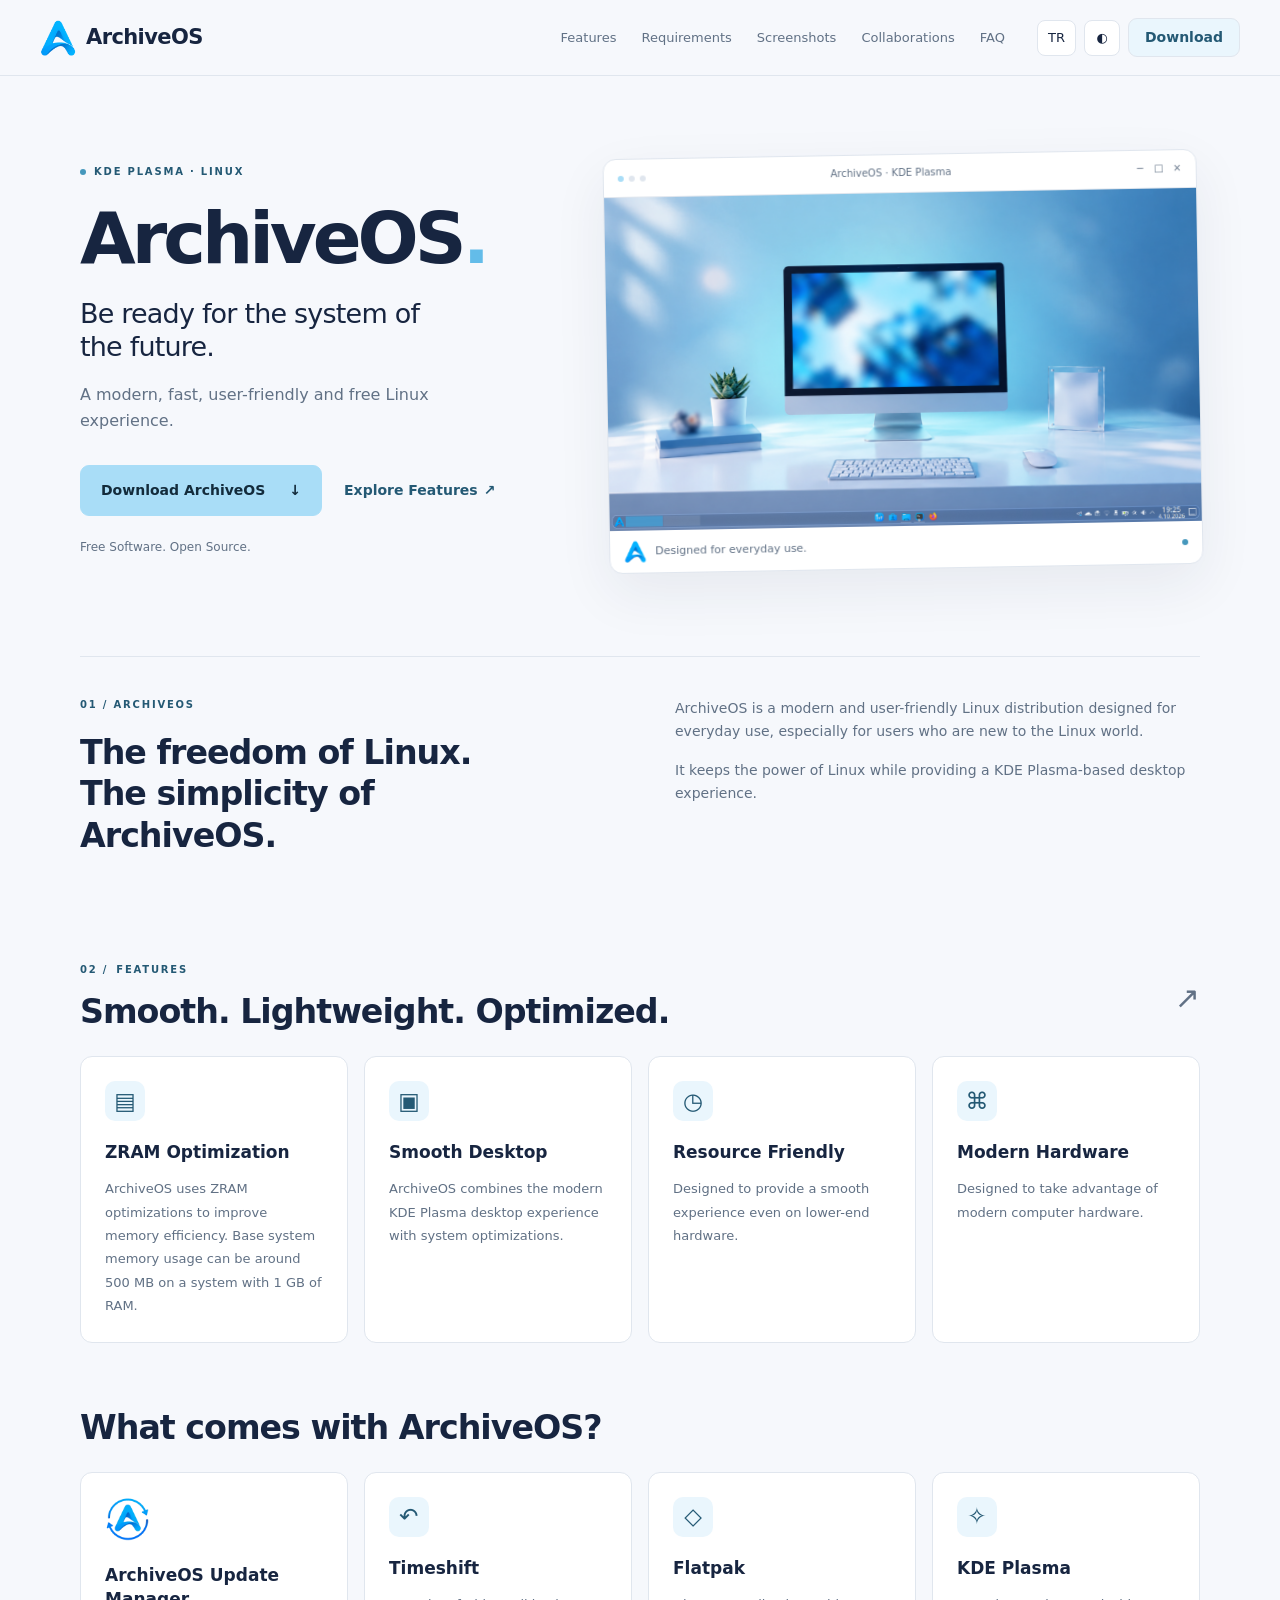
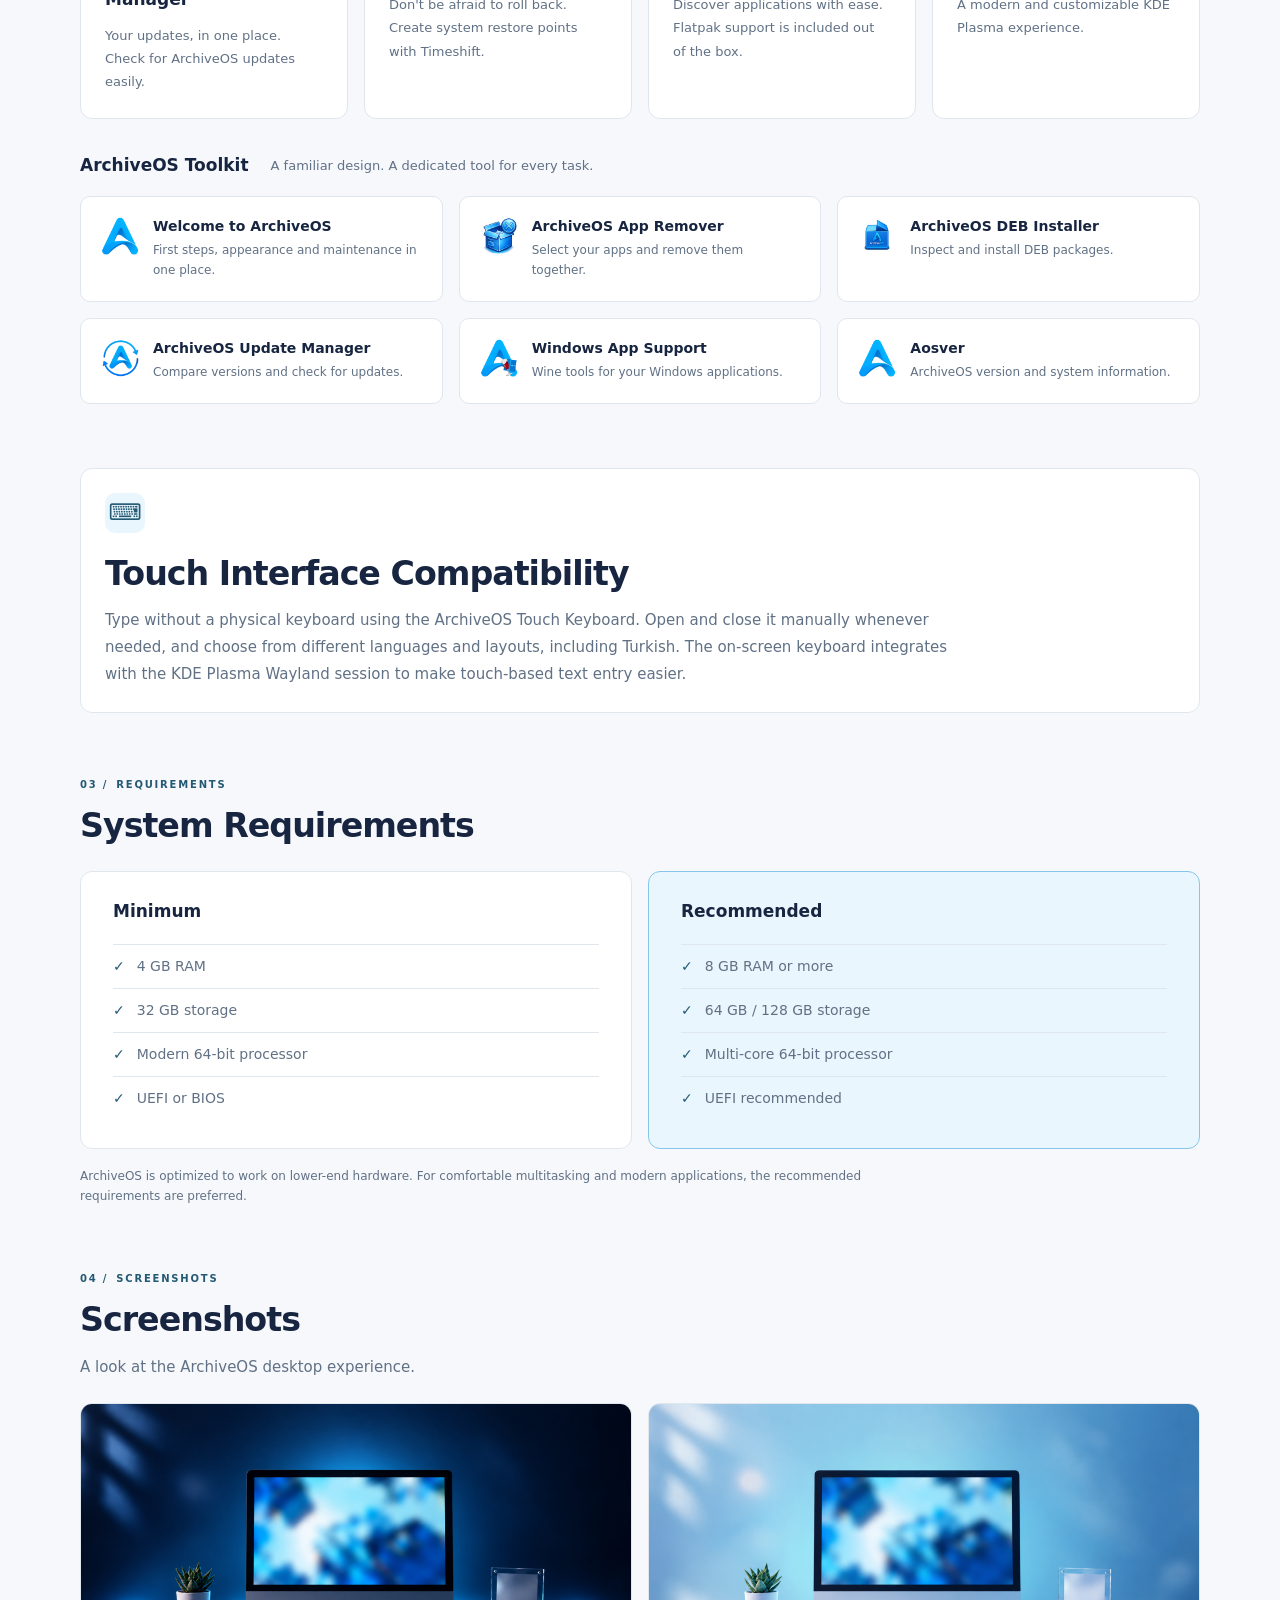
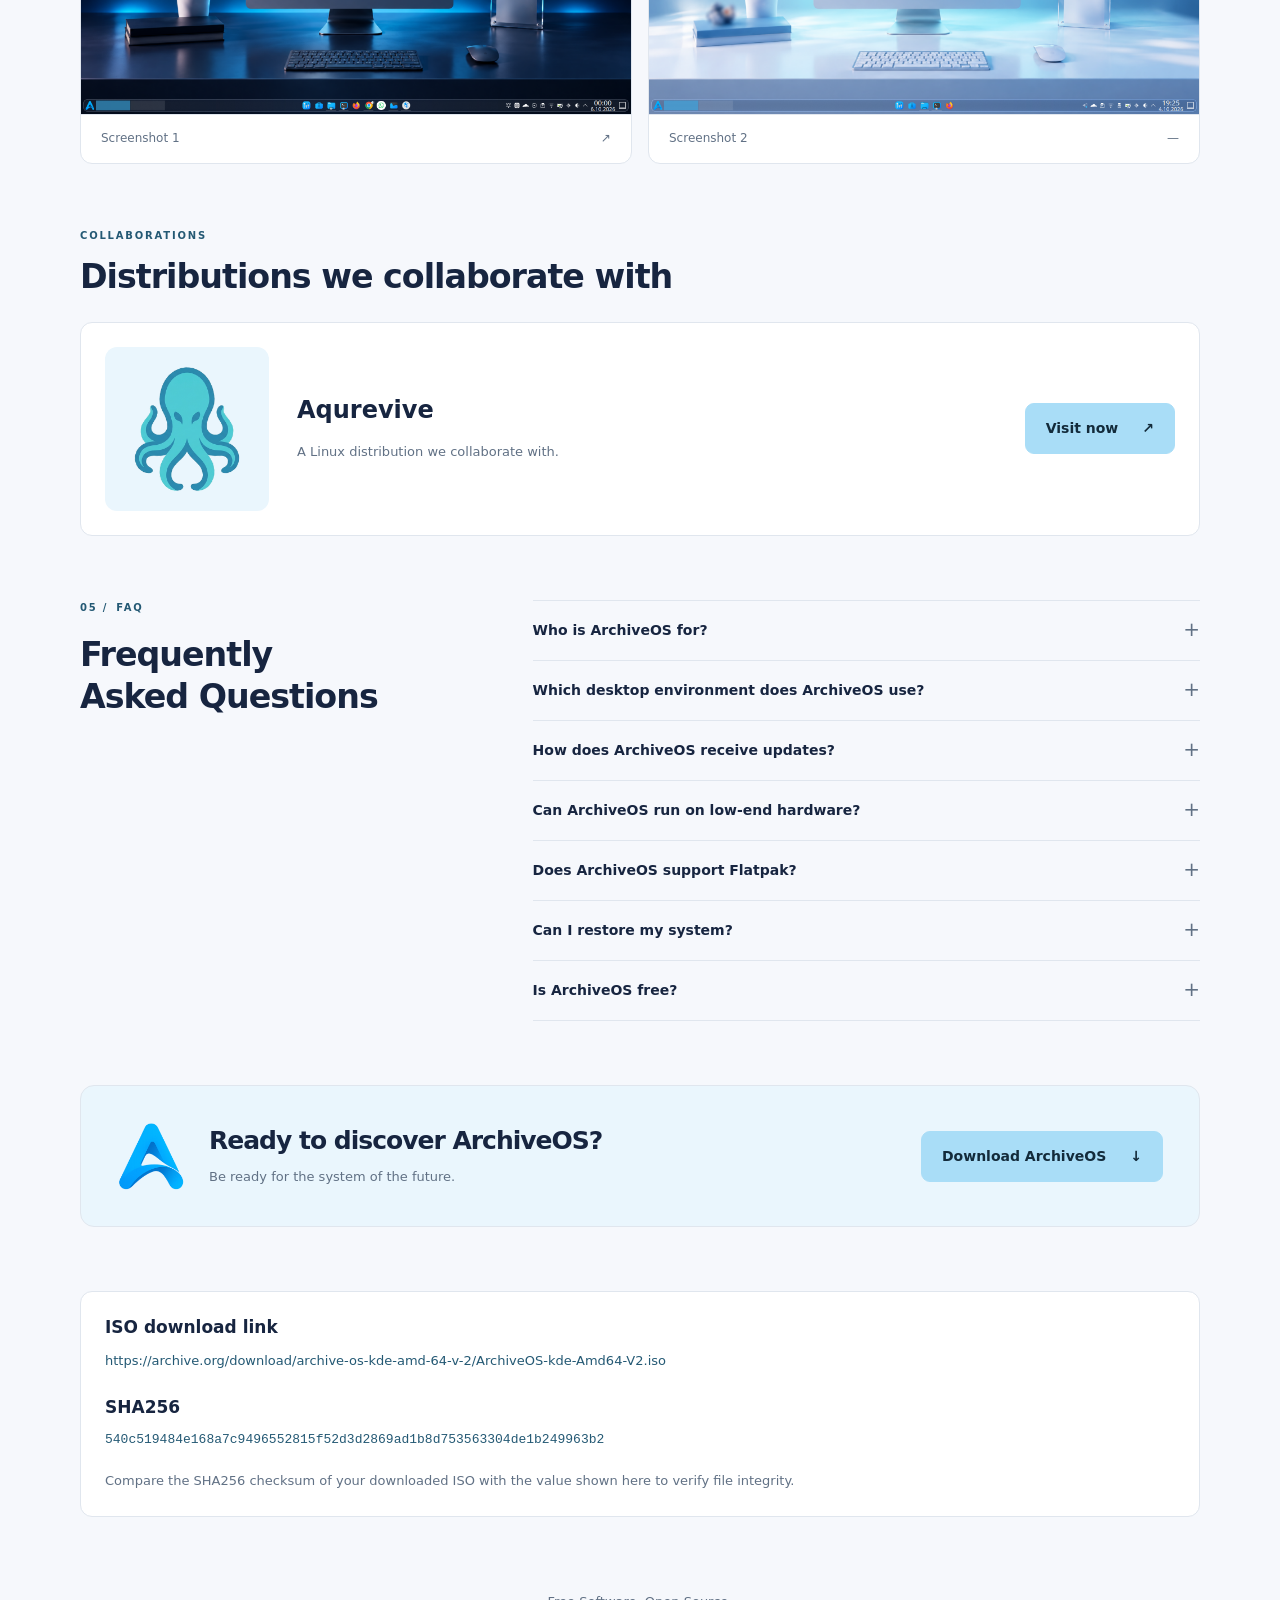
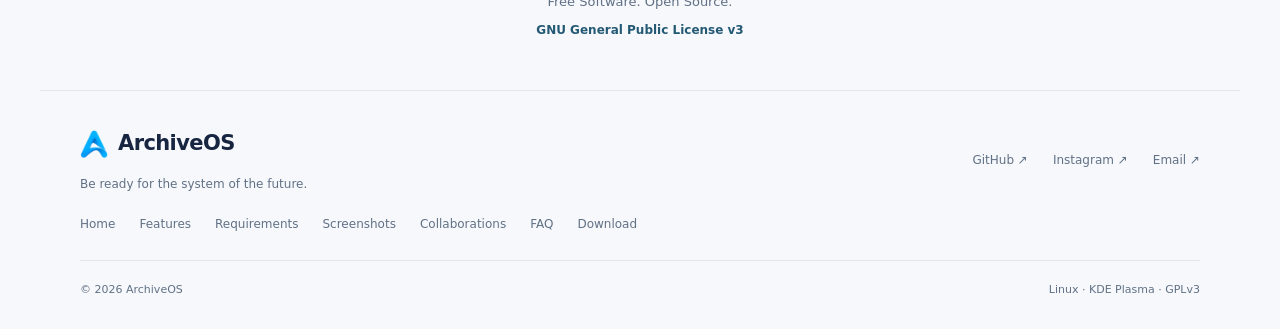
==== commit bc8bd60e: "Add files via upload" ====
--- a/index.html
+++ b/index.html
@@ -23,7 +23,7 @@
       <a href="#features" data-i18n="nav_features">Özellikler</a>
       <a href="#requirements" data-i18n="nav_requirements">Gereksinimler</a>
       <a href="#screenshots" data-i18n="nav_screenshots">Ekran Görüntüleri</a>
-      <a href="#faq" data-i18n="nav_faq">SSS</a>
+      <a href="#partners" data-i18n="nav_partners">İş birlikleri</a><a href="#faq" data-i18n="nav_faq">SSS</a>
     </nav>
     <div class="controls">
       <button id="language" class="small-control" aria-label="Switch language">EN</button>
@@ -103,6 +103,15 @@
     </div>
   </section>
 
+  <section id="partners" aria-labelledby="partners-title">
+    <div class="section-heading"><div><div class="eyebrow" data-i18n="nav_partners">İş birlikleri</div><h2 id="partners-title" data-i18n="partners_title">İş birliği yaptığımız dağıtımlar</h2></div></div>
+    <article class="card partner-card">
+      <div class="partner-logo"><img id="aqurevive-logo" src="assets/aqurevive.png" alt="Aqurevive logosu" width="144" height="144" loading="lazy"><span id="aqurevive-logo-placeholder" hidden>Aqurevive</span></div>
+      <div class="partner-info"><h3>Aqurevive</h3><p data-i18n="partner_desc">İş birliği yaptığımız Linux dağıtımı.</p></div>
+      <a id="aqurevive-visit" class="button primary" aria-disabled="true" target="_blank" rel="noopener noreferrer"><span data-i18n="partner_visit">Şimdi ziyaret et</span><span aria-hidden="true">↗</span></a>
+    </article>
+  </section>
+
   <section id="faq" class="faq-section"><div><div class="eyebrow">05 / <span data-i18n="nav_faq"></span></div><h2 data-i18n="faq_title"></h2></div><div id="faqContainer"></div></section>
 
   <section id="download" class="download-panel"><img src="assets/aos-menu.png" width="68" height="68" alt=""><div><h2 data-i18n="cta_title"></h2><p data-i18n="cta_sub"></p></div><a class="button primary download-link" href="#download" target="_blank" rel="noopener noreferrer"><span data-i18n="download_btn"></span><span aria-hidden="true">↓</span></a></section>
@@ -111,7 +120,7 @@
 
   <section class="license-section"><p data-i18n="license_text"></p><button class="text-link" id="openLicense" data-i18n="gpl_btn">GNU General Public License v3</button></section>
 </main>
-<footer class="container"><div class="footer-top"><div><a href="#home" class="brand"><img src="assets/aos-menu.png" width="28" height="28" alt="">ArchiveOS</a><p class="muted" data-i18n="footer_tagline"></p></div><div class="footer-links"><a href="https://github.com/archive-os" target="_blank" rel="noopener noreferrer">GitHub ↗</a><a href="https://www.instagram.com/archiveos_official/" target="_blank" rel="noopener noreferrer">Instagram ↗</a><a href="mailto:archiveosofficial@gmail.com" data-i18n="email">E-posta ↗</a></div></div><nav class="footer-nav" aria-label="Footer"><a href="#home" data-i18n="nav_home"></a><a href="#features" data-i18n="nav_features"></a><a href="#requirements" data-i18n="nav_requirements"></a><a href="#screenshots" data-i18n="nav_screenshots"></a><a href="#faq" data-i18n="nav_faq"></a><a href="#download" data-i18n="nav_download"></a></nav><div class="footer-bottom"><span>© 2026 ArchiveOS</span><span>Linux · KDE Plasma · GPLv3</span></div></footer>
+<footer class="container"><div class="footer-top"><div><a href="#home" class="brand"><img src="assets/aos-menu.png" width="28" height="28" alt="">ArchiveOS</a><p class="muted" data-i18n="footer_tagline"></p></div><div class="footer-links"><a href="https://github.com/archive-os" target="_blank" rel="noopener noreferrer">GitHub ↗</a><a href="https://www.instagram.com/archiveos_official/" target="_blank" rel="noopener noreferrer">Instagram ↗</a><a href="mailto:archiveosofficial@gmail.com" data-i18n="email">E-posta ↗</a></div></div><nav class="footer-nav" aria-label="Footer"><a href="#home" data-i18n="nav_home"></a><a href="#features" data-i18n="nav_features"></a><a href="#requirements" data-i18n="nav_requirements"></a><a href="#screenshots" data-i18n="nav_screenshots"></a><a href="#partners" data-i18n="nav_partners">İş birlikleri</a><a href="#faq" data-i18n="nav_faq"></a><a href="#download" data-i18n="nav_download"></a></nav><div class="footer-bottom"><span>© 2026 ArchiveOS</span><span>Linux · KDE Plasma · GPLv3</span></div></footer>
 <dialog id="licenseModal" aria-labelledby="licenseTitle"><div class="dialog-heading"><div><h2 id="licenseTitle">GNU GENERAL PUBLIC LICENSE</h2><p>Version 3, 29 June 2007</p></div><button class="small-control close-dialog" data-i18n="close_btn">Kapat</button></div><pre id="licenseText"></pre></dialog>
 <dialog id="imageModal" aria-label="ArchiveOS screenshot"><div class="dialog-heading"><span data-i18n="screenshot_1"></span><button class="small-control close-dialog" data-i18n="close_btn">Kapat</button></div><img src="assets/desktop.png" width="1536" height="864" alt="ArchiveOS masaüstü" data-alt="desktop"></dialog>
 </body>
--- a/style.css
+++ b/style.css
@@ -45,3 +45,7 @@
   .card:hover,.tool:hover{translate:none}
   .image-button:hover img,.card:hover .card-icon,.tool:hover img,.card:hover .app-icon,.small-control:hover,.button:hover,.button:active,.small-control:active{transform:none}
 }
+
+.partner-card{display:flex;align-items:center;gap:28px}.partner-logo{width:164px;height:164px;flex-shrink:0;display:flex;align-items:center;justify-content:center;background:var(--blue-soft);border-radius:12px;padding:10px}.partner-logo img{width:100%;height:100%;object-fit:contain}.partner-logo [hidden]{display:none}.partner-logo span{color:var(--blue-text);font-weight:600}.partner-info{flex:1}.partner-info h3{font-size:24px}.partner-card .button{flex-shrink:0}
+@media(min-width:801px) and (max-width:1200px){.header-inner{flex-wrap:wrap}.header nav{order:3;width:100%;justify-content:center}.controls{margin-left:auto}}
+@media(max-width:640px){.partner-card{flex-direction:column;align-items:flex-start;gap:20px}.partner-logo{width:132px;height:132px}.partner-card .button{max-width:100%}}
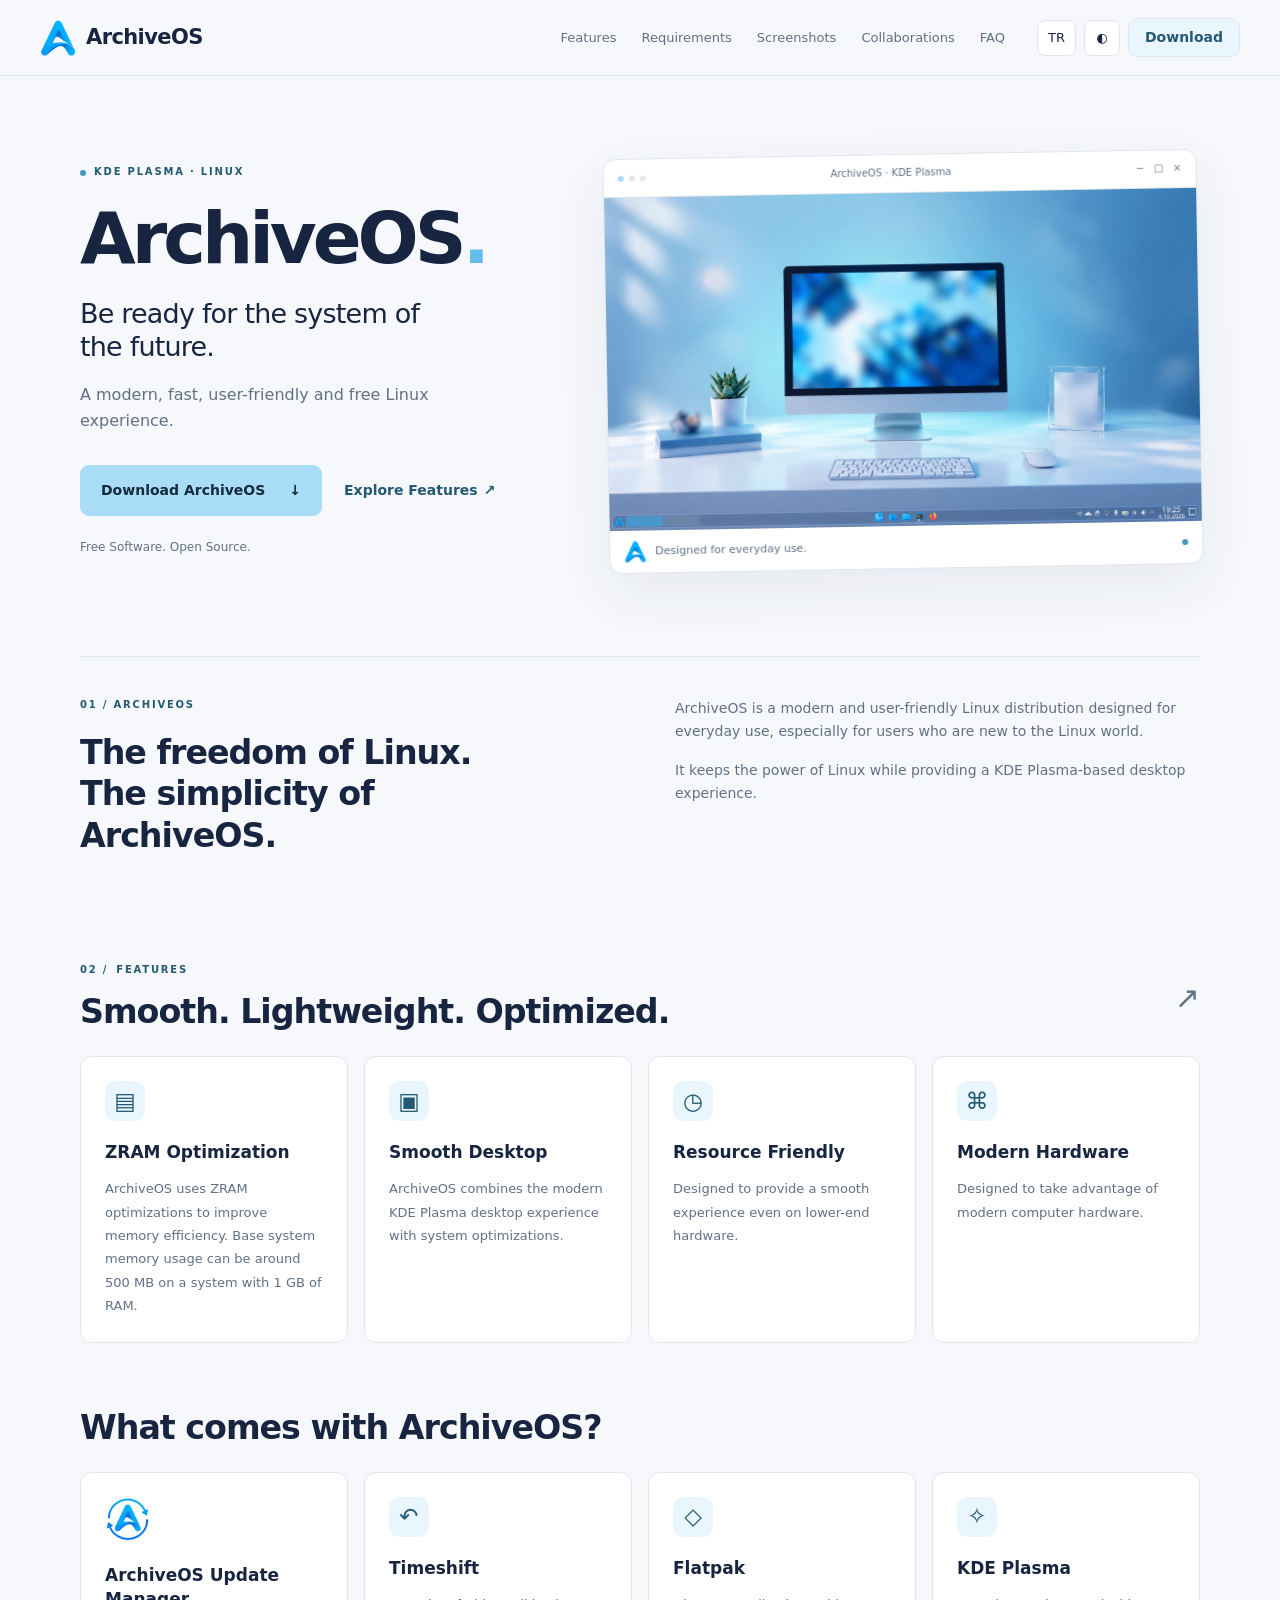
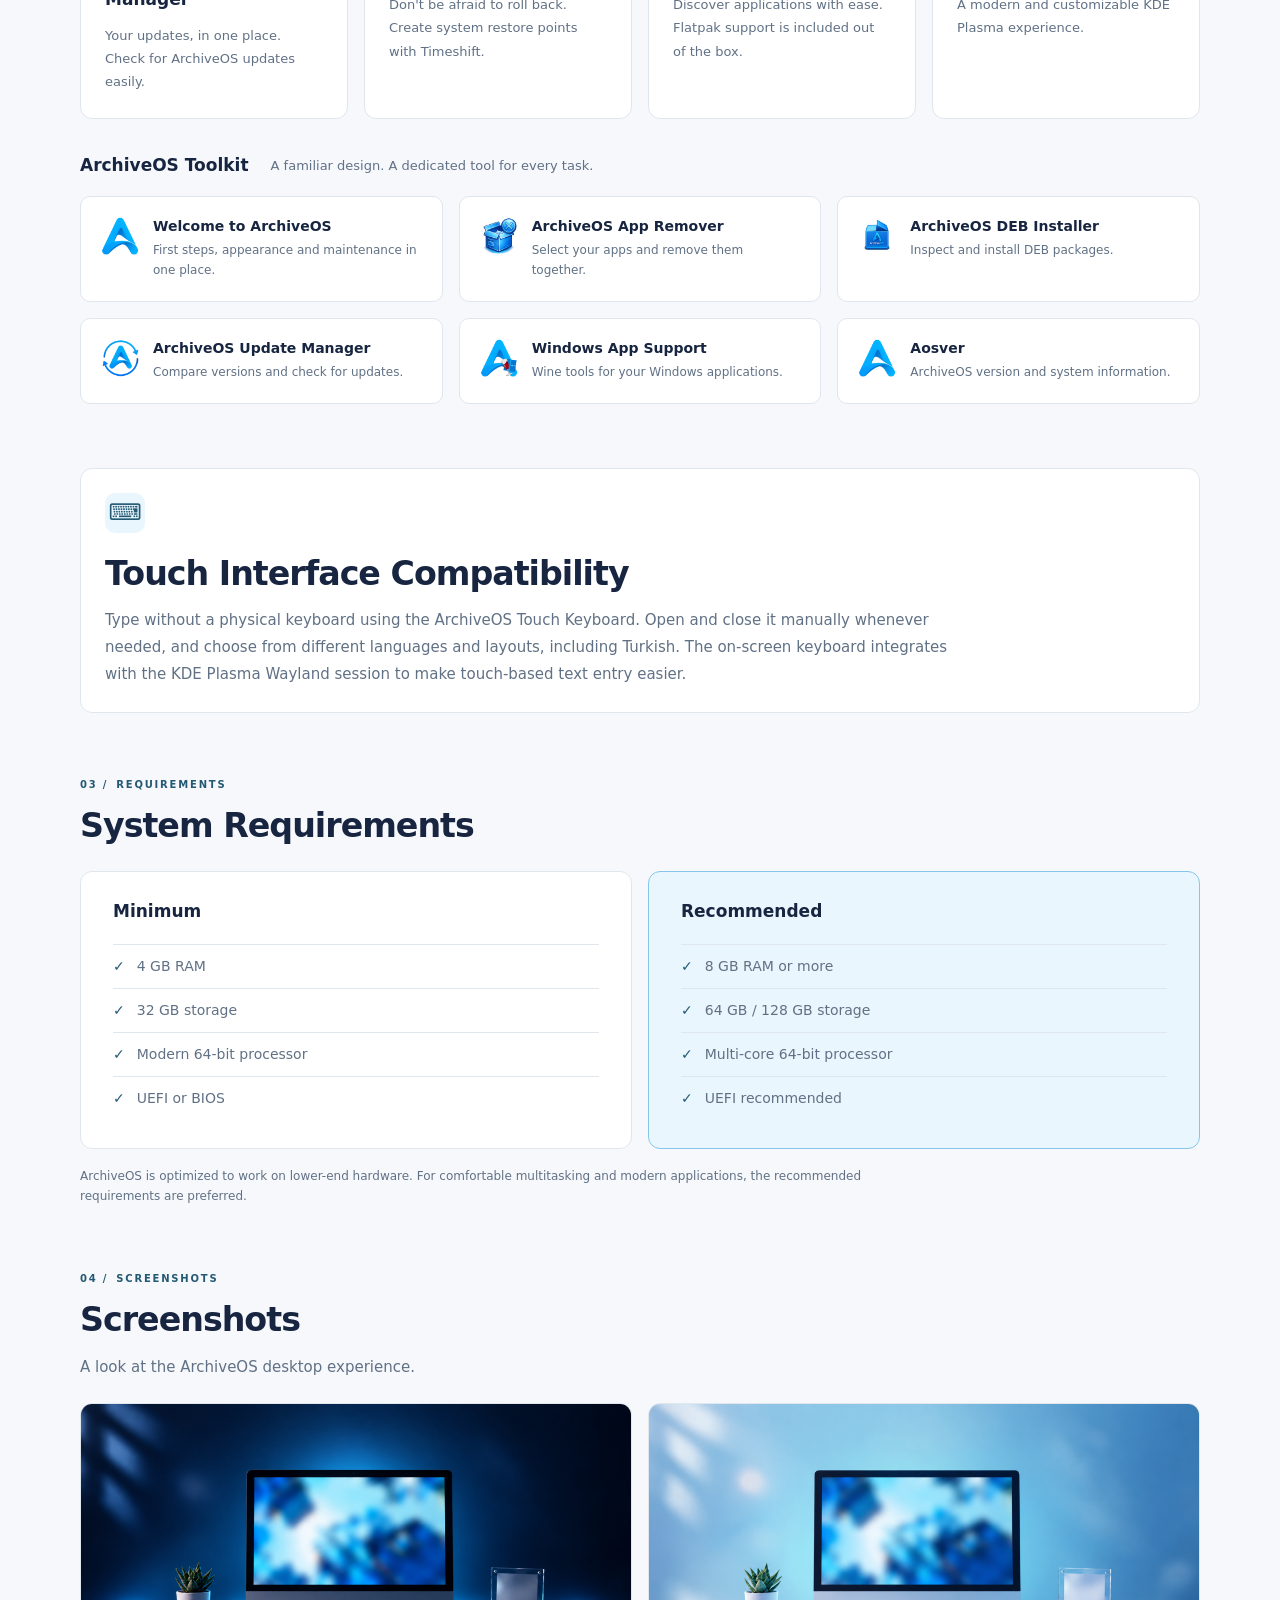
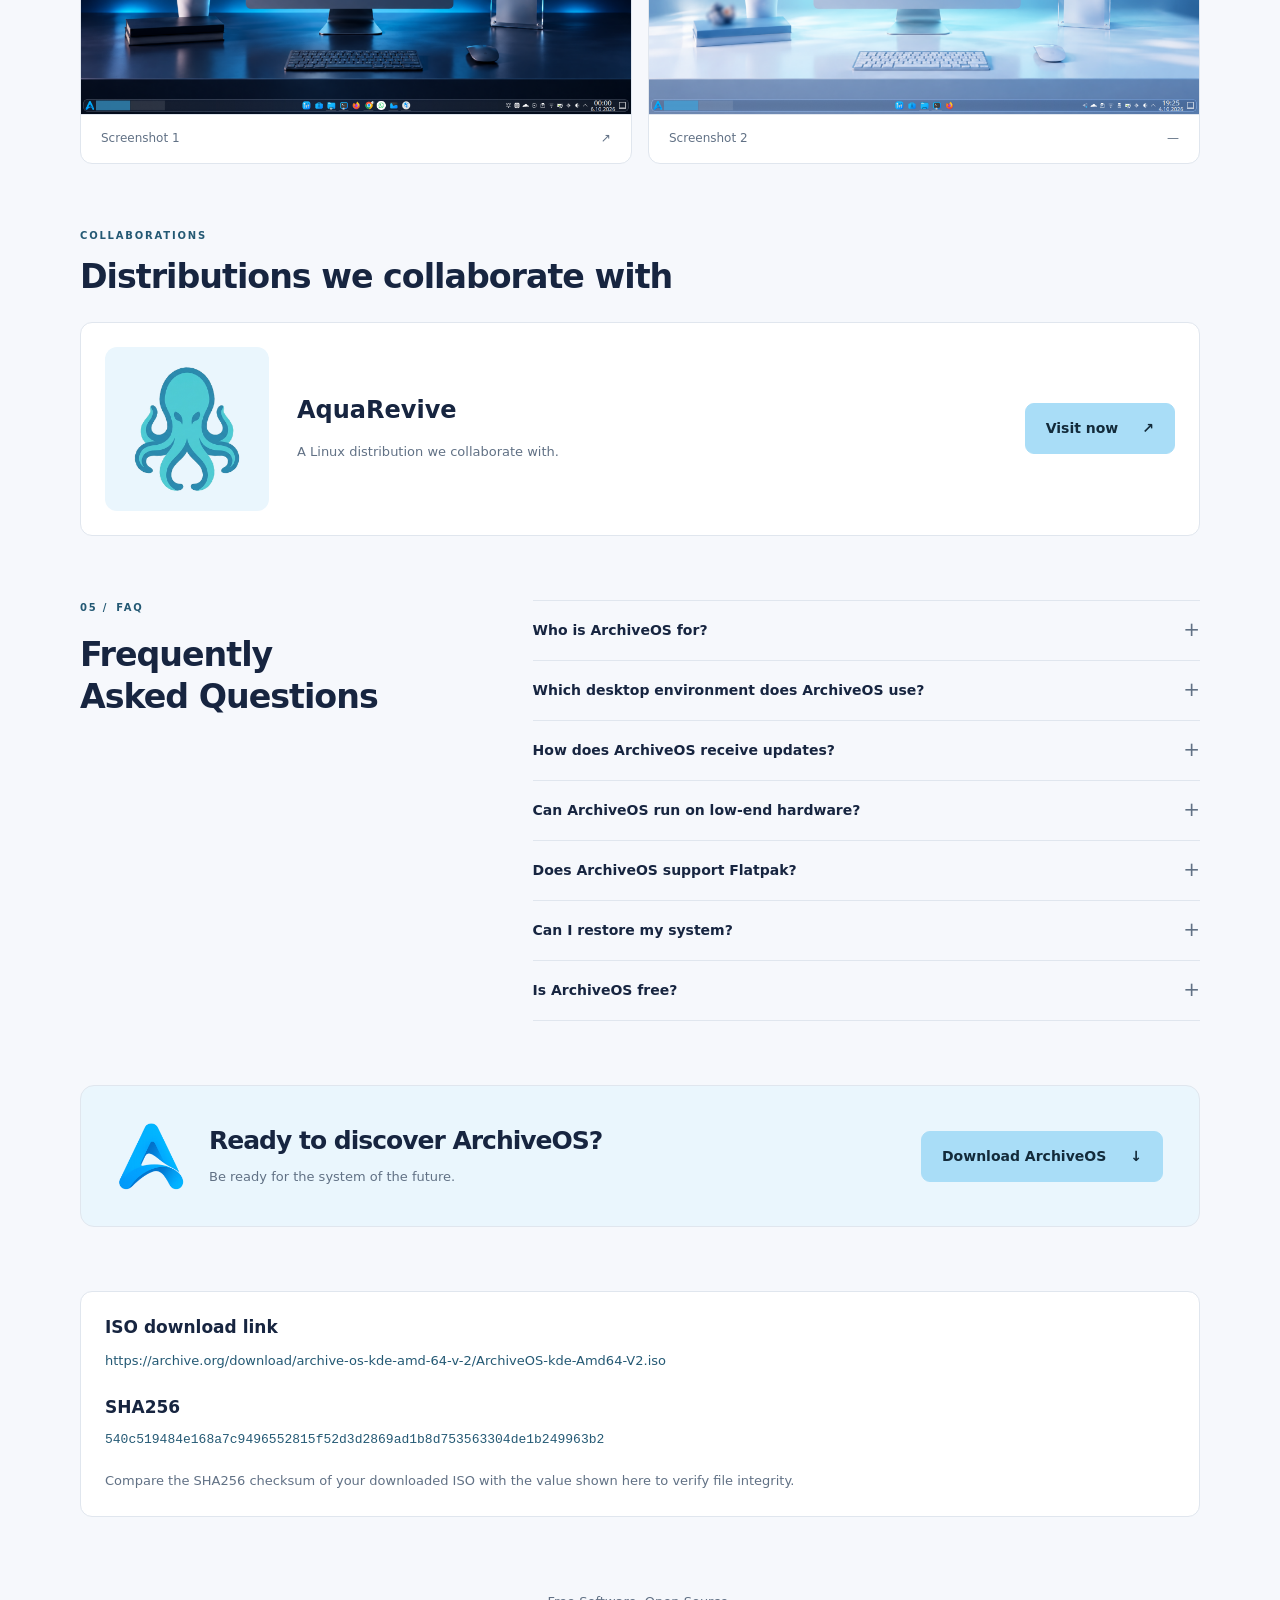
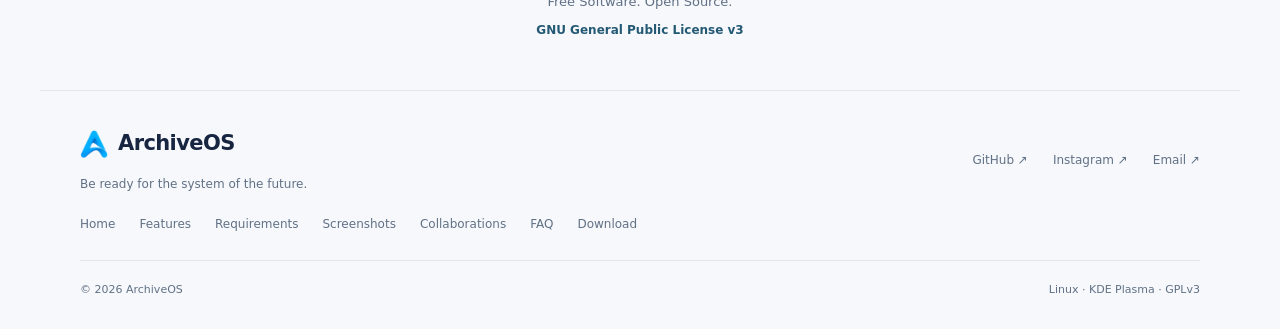
==== commit c429b513: "Add files via upload" ====
--- a/index.html
+++ b/index.html
@@ -106,8 +106,8 @@
   <section id="partners" aria-labelledby="partners-title">
     <div class="section-heading"><div><div class="eyebrow" data-i18n="nav_partners">İş birlikleri</div><h2 id="partners-title" data-i18n="partners_title">İş birliği yaptığımız dağıtımlar</h2></div></div>
     <article class="card partner-card">
-      <div class="partner-logo"><img id="aqurevive-logo" src="assets/aqurevive.png" alt="Aqurevive logosu" width="144" height="144" loading="lazy"><span id="aqurevive-logo-placeholder" hidden>Aqurevive</span></div>
-      <div class="partner-info"><h3>Aqurevive</h3><p data-i18n="partner_desc">İş birliği yaptığımız Linux dağıtımı.</p></div>
+      <div class="partner-logo"><img id="aqurevive-logo" src="assets/aqurevive.png" alt="AquaRevive logosu" width="144" height="144" loading="lazy"><span id="aqurevive-logo-placeholder" hidden>AquaRevive</span></div>
+      <div class="partner-info"><h3>AquaRevive</h3><p data-i18n="partner_desc">İş birliği yaptığımız Linux dağıtımı.</p></div>
       <a id="aqurevive-visit" class="button primary" aria-disabled="true" target="_blank" rel="noopener noreferrer"><span data-i18n="partner_visit">Şimdi ziyaret et</span><span aria-hidden="true">↗</span></a>
     </article>
   </section>
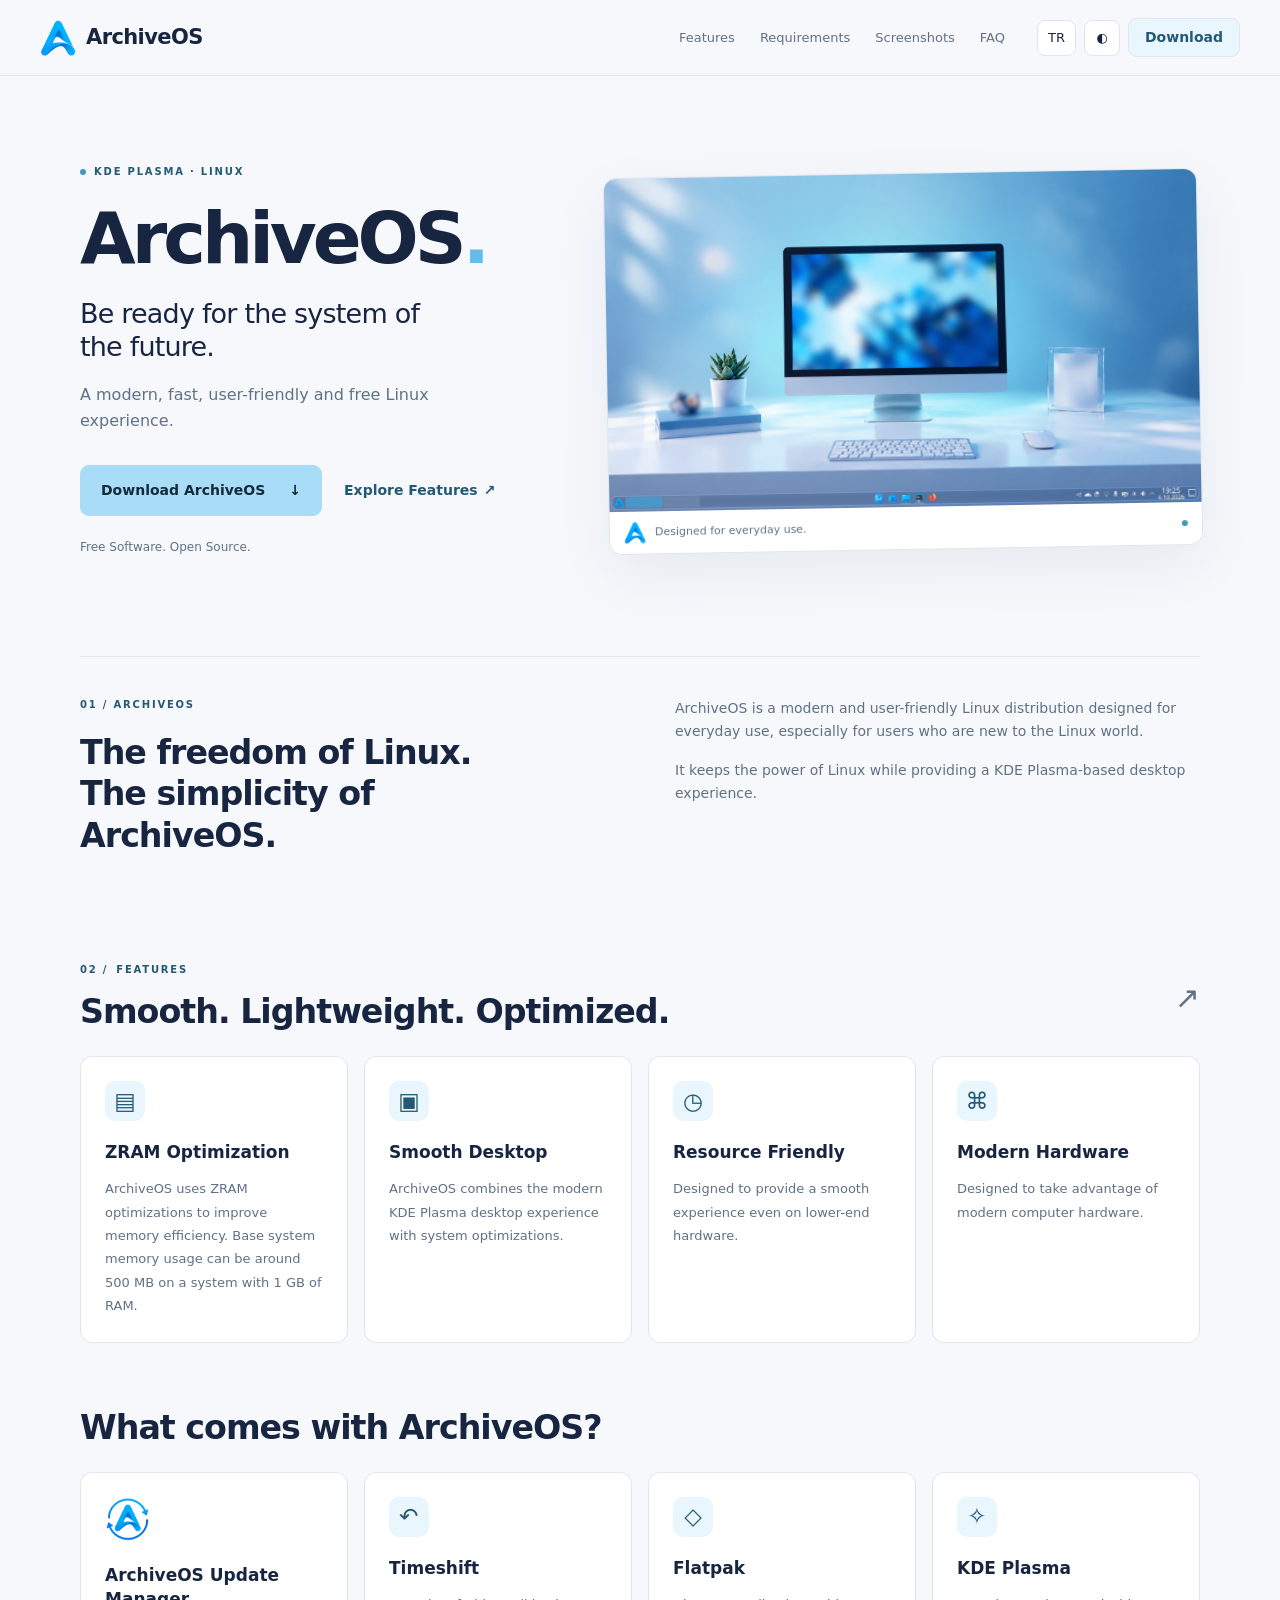
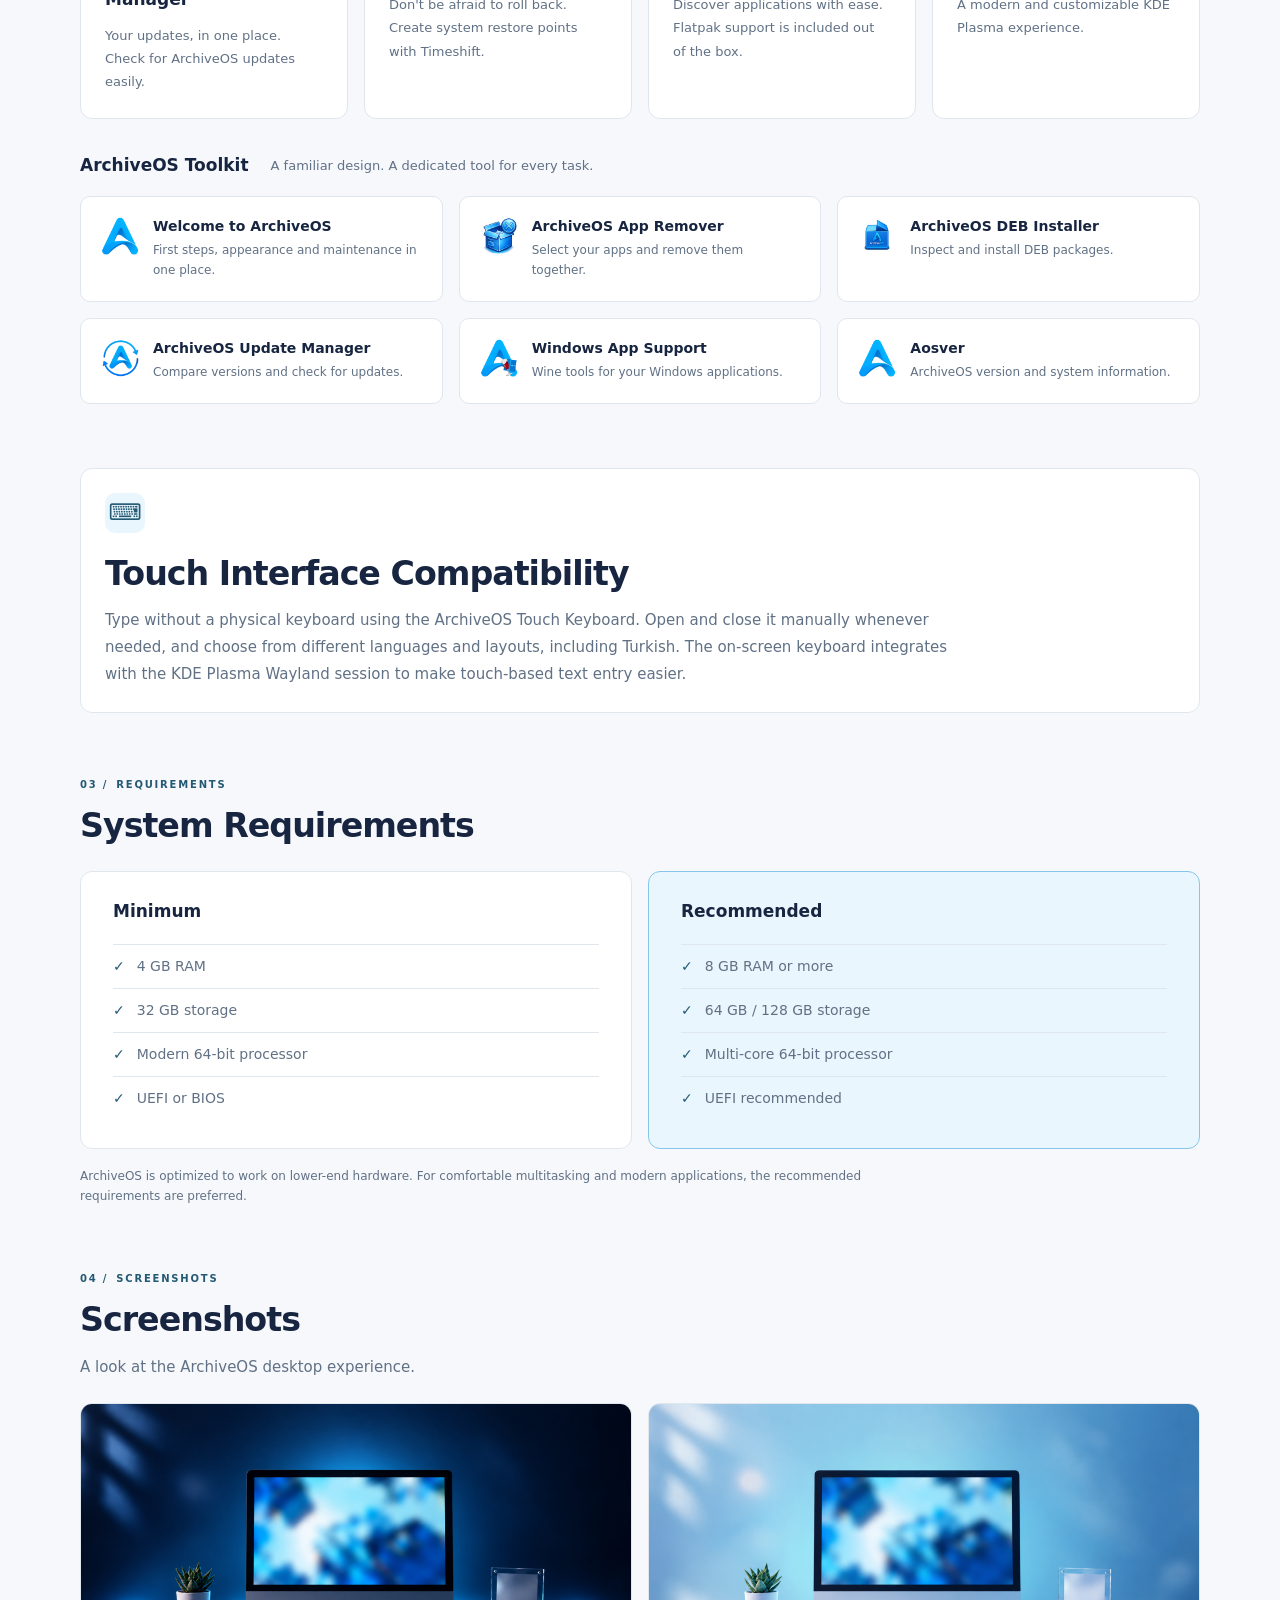
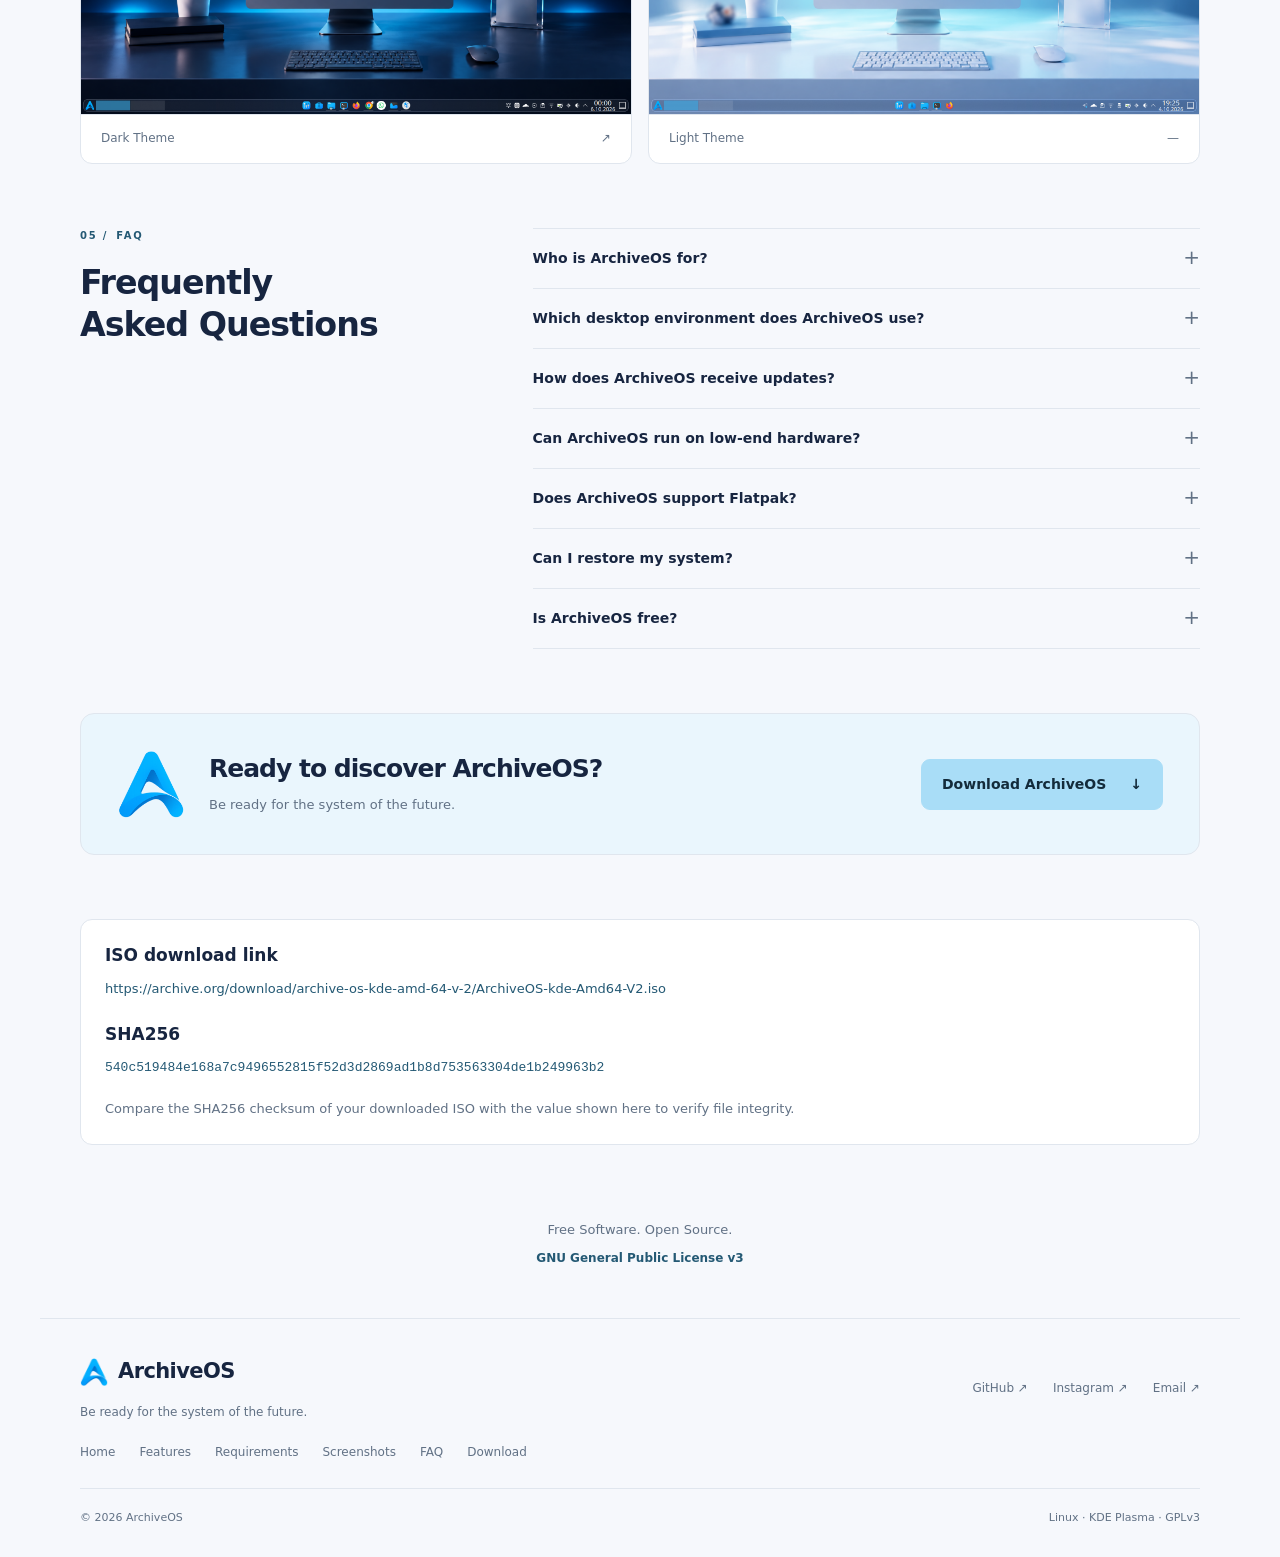
==== commit fb6cbb94: "Add files via upload" ====
--- a/index.html
+++ b/index.html
@@ -23,7 +23,7 @@
       <a href="#features" data-i18n="nav_features">Özellikler</a>
       <a href="#requirements" data-i18n="nav_requirements">Gereksinimler</a>
       <a href="#screenshots" data-i18n="nav_screenshots">Ekran Görüntüleri</a>
-      <a href="#partners" data-i18n="nav_partners">İş birlikleri</a><a href="#faq" data-i18n="nav_faq">SSS</a>
+      <a href="#faq" data-i18n="nav_faq">SSS</a>
     </nav>
     <div class="controls">
       <button id="language" class="small-control" aria-label="Switch language">EN</button>
@@ -40,11 +40,10 @@
       <h1>ArchiveOS<span class="accent">.</span></h1>
       <h2 data-i18n="hero_subtitle">Geleceğin sistemine hazır olun.</h2>
       <p class="lead" data-i18n="hero_desc">Modern, hızlı, kullanıcı dostu ve özgür bir Linux deneyimi.</p>
-      <div class="actions"><a class="button primary download-link" href="#download" target="_blank" rel="noopener noreferrer"><span data-i18n="download_btn">ArchiveOS'u İndir</span><span aria-hidden="true">↓</span></a><a class="text-link" href="#features"><span data-i18n="explore_btn">Özellikleri Keşfet</span> <span aria-hidden="true">↗</span></a></div>
+      <div class="actions"><a class="button primary" href="#download"><span data-i18n="download_btn">ArchiveOS'u İndir</span><span aria-hidden="true">↓</span></a><a class="text-link" href="#features"><span data-i18n="explore_btn">Özellikleri Keşfet</span> <span aria-hidden="true">↗</span></a></div>
       <p class="hero-note" data-i18n="license_text">Özgür Yazılım. Açık Kaynak.</p>
     </div>
     <div class="desktop-window">
-      <div class="window-bar"><span class="window-dots" aria-hidden="true"><i></i><i></i><i></i></span><span>ArchiveOS · KDE Plasma</span><span aria-hidden="true">− &nbsp; □ &nbsp; ×</span></div>
       <img id="heroScreenshot" src="assets/desktop.png" width="1536" height="864" alt="ArchiveOS masaüstü" data-alt="desktop" fetchpriority="high">
       <div class="window-footer"><img src="assets/aos-menu.png" width="22" height="22" alt=""><span data-i18n="desktop_caption">Günlük kullanım için tasarlandı.</span><span class="status-dot"></span></div>
     </div>
@@ -98,18 +97,9 @@
   <section id="screenshots">
     <div class="section-heading"><div><div class="eyebrow">04 / <span data-i18n="nav_screenshots"></span></div><h2 data-i18n="screenshots_title"></h2><p class="muted" data-i18n="screenshots_desc"></p></div></div>
     <div class="grid two gallery">
-      <figure class="card screenshot-card"><button class="image-button" id="openScreenshot" aria-label="Ekran görüntüsünü büyüt"><img src="assets/desktop.png" width="1536" height="864" alt="ArchiveOS Ekran Görüntüsü 1" data-alt="screenshot_1" loading="lazy"></button><figcaption><span data-i18n="screenshot_1"></span><span aria-hidden="true">↗</span></figcaption></figure>
-      <figure class="card screenshot-card"><img id="secondScreenshot" class="second-screenshot" src="assets/desktop-2.png" width="1536" height="864" alt="ArchiveOS Ekran Görüntüsü 2" data-alt="screenshot_2" hidden><div id="secondScreenshotMissing" class="missing-image"><span aria-hidden="true">▧</span><strong data-i18n="screenshot_missing_title"></strong><p data-i18n="screenshot_missing_desc"></p></div><figcaption><span data-i18n="screenshot_2"></span><span aria-hidden="true">—</span></figcaption></figure>
+      <figure class="card screenshot-card"><button class="image-button" id="openScreenshot" aria-label="Ekran görüntüsünü büyüt"><img src="assets/desktop.png" width="1536" height="864" alt="ArchiveOS Siyah Tema" data-alt="screenshot_1" loading="lazy"></button><figcaption><span data-i18n="screenshot_1"></span><span aria-hidden="true">↗</span></figcaption></figure>
+      <figure class="card screenshot-card"><img id="secondScreenshot" class="second-screenshot" src="assets/desktop-2.png" width="1536" height="864" alt="ArchiveOS Beyaz Tema" data-alt="screenshot_2" hidden><div id="secondScreenshotMissing" class="missing-image"><span aria-hidden="true">▧</span><strong data-i18n="screenshot_missing_title"></strong><p data-i18n="screenshot_missing_desc"></p></div><figcaption><span data-i18n="screenshot_2"></span><span aria-hidden="true">—</span></figcaption></figure>
     </div>
-  </section>
-
-  <section id="partners" aria-labelledby="partners-title">
-    <div class="section-heading"><div><div class="eyebrow" data-i18n="nav_partners">İş birlikleri</div><h2 id="partners-title" data-i18n="partners_title">İş birliği yaptığımız dağıtımlar</h2></div></div>
-    <article class="card partner-card">
-      <div class="partner-logo"><img id="aqurevive-logo" src="assets/aqurevive.png" alt="AquaRevive logosu" width="144" height="144" loading="lazy"><span id="aqurevive-logo-placeholder" hidden>AquaRevive</span></div>
-      <div class="partner-info"><h3>AquaRevive</h3><p data-i18n="partner_desc">İş birliği yaptığımız Linux dağıtımı.</p></div>
-      <a id="aqurevive-visit" class="button primary" aria-disabled="true" target="_blank" rel="noopener noreferrer"><span data-i18n="partner_visit">Şimdi ziyaret et</span><span aria-hidden="true">↗</span></a>
-    </article>
   </section>
 
   <section id="faq" class="faq-section"><div><div class="eyebrow">05 / <span data-i18n="nav_faq"></span></div><h2 data-i18n="faq_title"></h2></div><div id="faqContainer"></div></section>
@@ -120,7 +110,7 @@
 
   <section class="license-section"><p data-i18n="license_text"></p><button class="text-link" id="openLicense" data-i18n="gpl_btn">GNU General Public License v3</button></section>
 </main>
-<footer class="container"><div class="footer-top"><div><a href="#home" class="brand"><img src="assets/aos-menu.png" width="28" height="28" alt="">ArchiveOS</a><p class="muted" data-i18n="footer_tagline"></p></div><div class="footer-links"><a href="https://github.com/archive-os" target="_blank" rel="noopener noreferrer">GitHub ↗</a><a href="https://www.instagram.com/archiveos_official/" target="_blank" rel="noopener noreferrer">Instagram ↗</a><a href="mailto:archiveosofficial@gmail.com" data-i18n="email">E-posta ↗</a></div></div><nav class="footer-nav" aria-label="Footer"><a href="#home" data-i18n="nav_home"></a><a href="#features" data-i18n="nav_features"></a><a href="#requirements" data-i18n="nav_requirements"></a><a href="#screenshots" data-i18n="nav_screenshots"></a><a href="#partners" data-i18n="nav_partners">İş birlikleri</a><a href="#faq" data-i18n="nav_faq"></a><a href="#download" data-i18n="nav_download"></a></nav><div class="footer-bottom"><span>© 2026 ArchiveOS</span><span>Linux · KDE Plasma · GPLv3</span></div></footer>
+<footer class="container"><div class="footer-top"><div><a href="#home" class="brand"><img src="assets/aos-menu.png" width="28" height="28" alt="">ArchiveOS</a><p class="muted" data-i18n="footer_tagline"></p></div><div class="footer-links"><a href="https://github.com/archive-os" target="_blank" rel="noopener noreferrer">GitHub ↗</a><a href="https://www.instagram.com/archiveos_official/" target="_blank" rel="noopener noreferrer">Instagram ↗</a><a href="mailto:archiveosofficial@gmail.com" data-i18n="email">E-posta ↗</a></div></div><nav class="footer-nav" aria-label="Footer"><a href="#home" data-i18n="nav_home"></a><a href="#features" data-i18n="nav_features"></a><a href="#requirements" data-i18n="nav_requirements"></a><a href="#screenshots" data-i18n="nav_screenshots"></a><a href="#faq" data-i18n="nav_faq"></a><a href="#download" data-i18n="nav_download"></a></nav><div class="footer-bottom"><span>© 2026 ArchiveOS</span><span>Linux · KDE Plasma · GPLv3</span></div></footer>
 <dialog id="licenseModal" aria-labelledby="licenseTitle"><div class="dialog-heading"><div><h2 id="licenseTitle">GNU GENERAL PUBLIC LICENSE</h2><p>Version 3, 29 June 2007</p></div><button class="small-control close-dialog" data-i18n="close_btn">Kapat</button></div><pre id="licenseText"></pre></dialog>
 <dialog id="imageModal" aria-label="ArchiveOS screenshot"><div class="dialog-heading"><span data-i18n="screenshot_1"></span><button class="small-control close-dialog" data-i18n="close_btn">Kapat</button></div><img src="assets/desktop.png" width="1536" height="864" alt="ArchiveOS masaüstü" data-alt="desktop"></dialog>
 </body>
--- a/style.css
+++ b/style.css
@@ -46,6 +46,4 @@
   .image-button:hover img,.card:hover .card-icon,.tool:hover img,.card:hover .app-icon,.small-control:hover,.button:hover,.button:active,.small-control:active{transform:none}
 }
 
-.partner-card{display:flex;align-items:center;gap:28px}.partner-logo{width:164px;height:164px;flex-shrink:0;display:flex;align-items:center;justify-content:center;background:var(--blue-soft);border-radius:12px;padding:10px}.partner-logo img{width:100%;height:100%;object-fit:contain}.partner-logo [hidden]{display:none}.partner-logo span{color:var(--blue-text);font-weight:600}.partner-info{flex:1}.partner-info h3{font-size:24px}.partner-card .button{flex-shrink:0}
 @media(min-width:801px) and (max-width:1200px){.header-inner{flex-wrap:wrap}.header nav{order:3;width:100%;justify-content:center}.controls{margin-left:auto}}
-@media(max-width:640px){.partner-card{flex-direction:column;align-items:flex-start;gap:20px}.partner-logo{width:132px;height:132px}.partner-card .button{max-width:100%}}
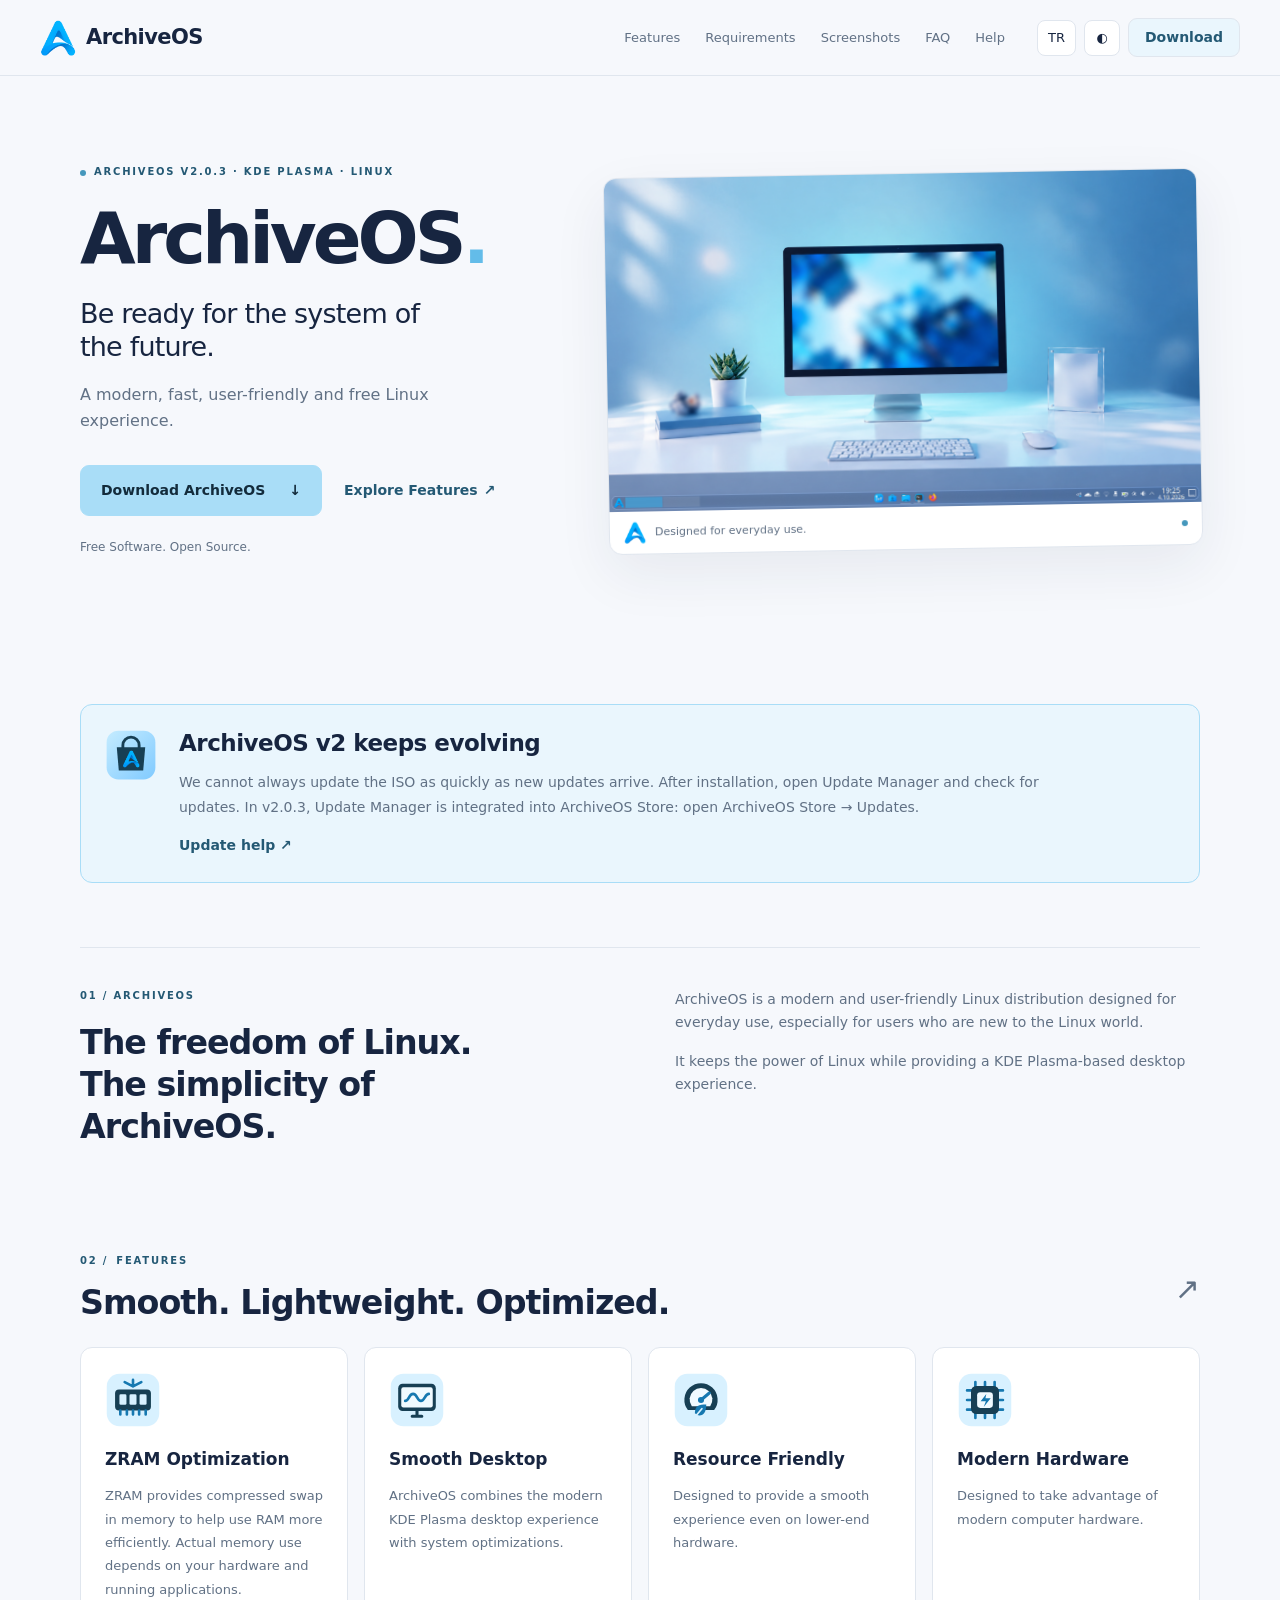
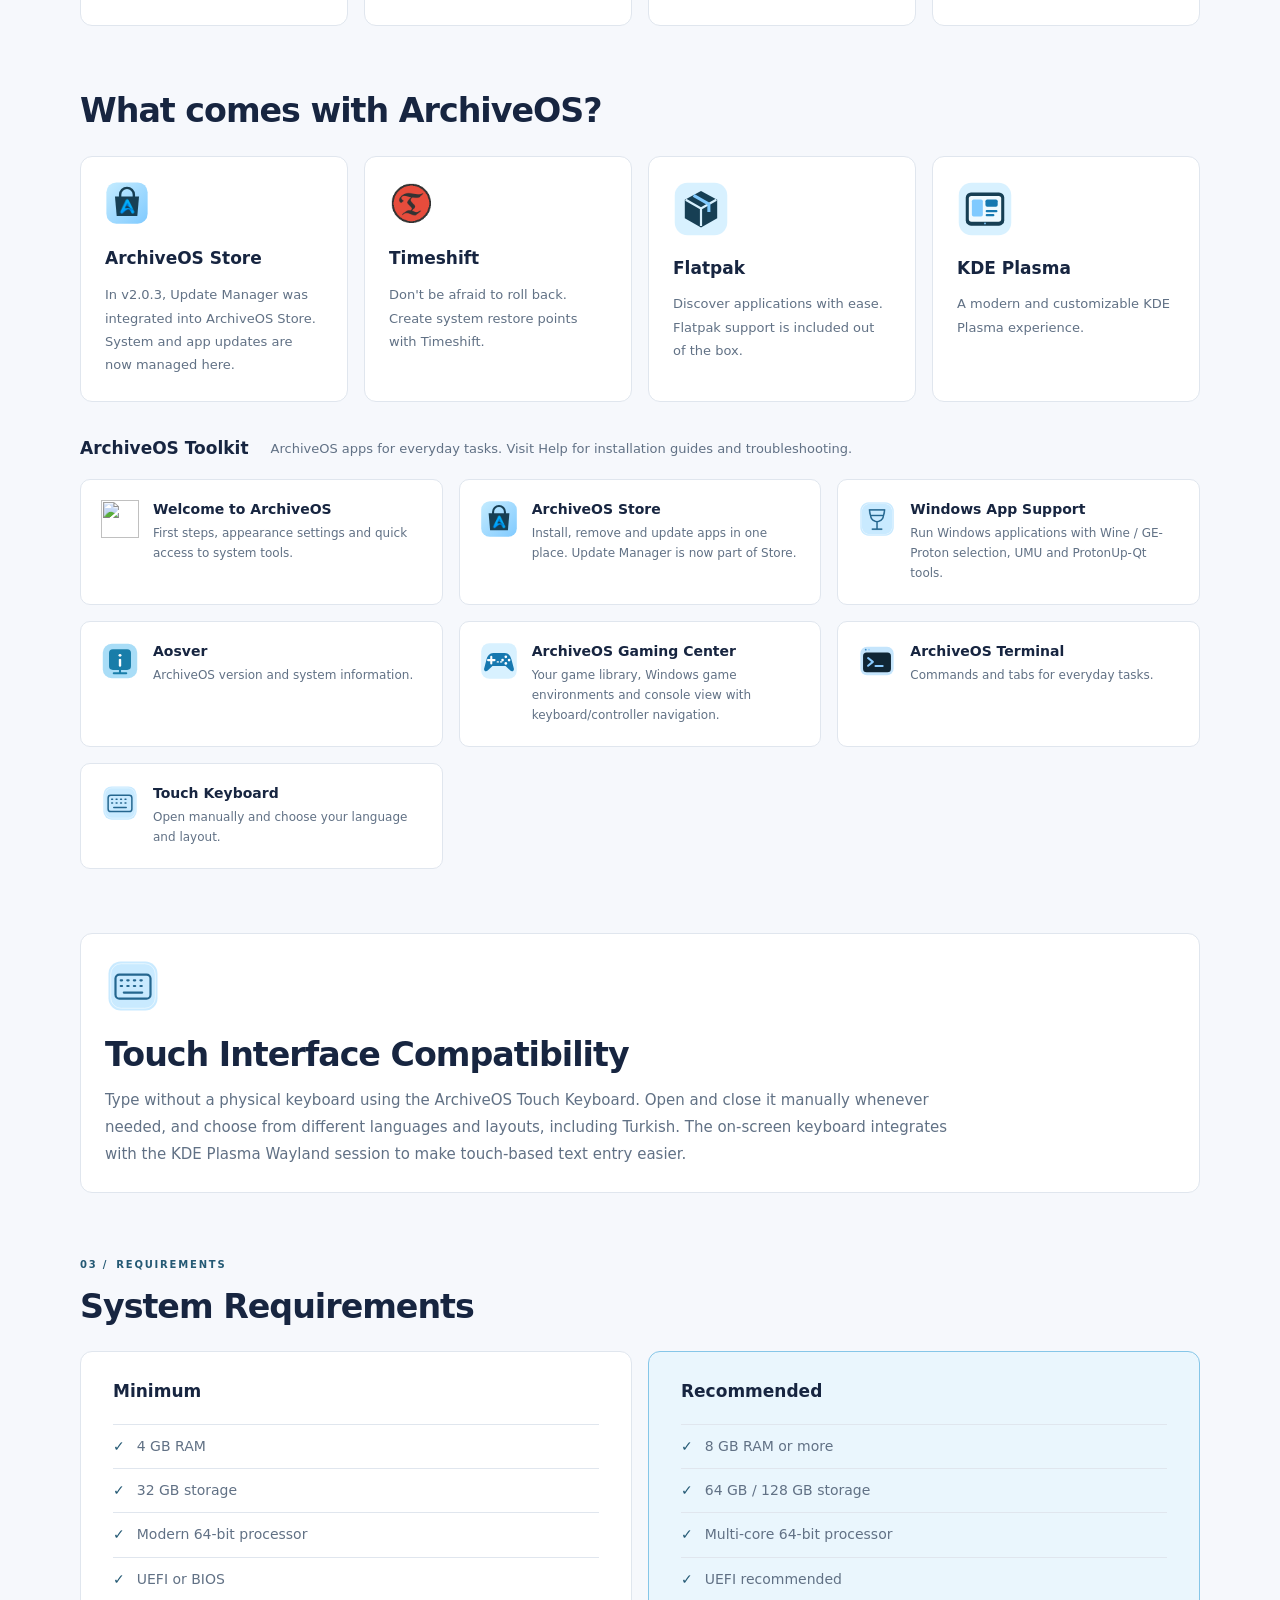
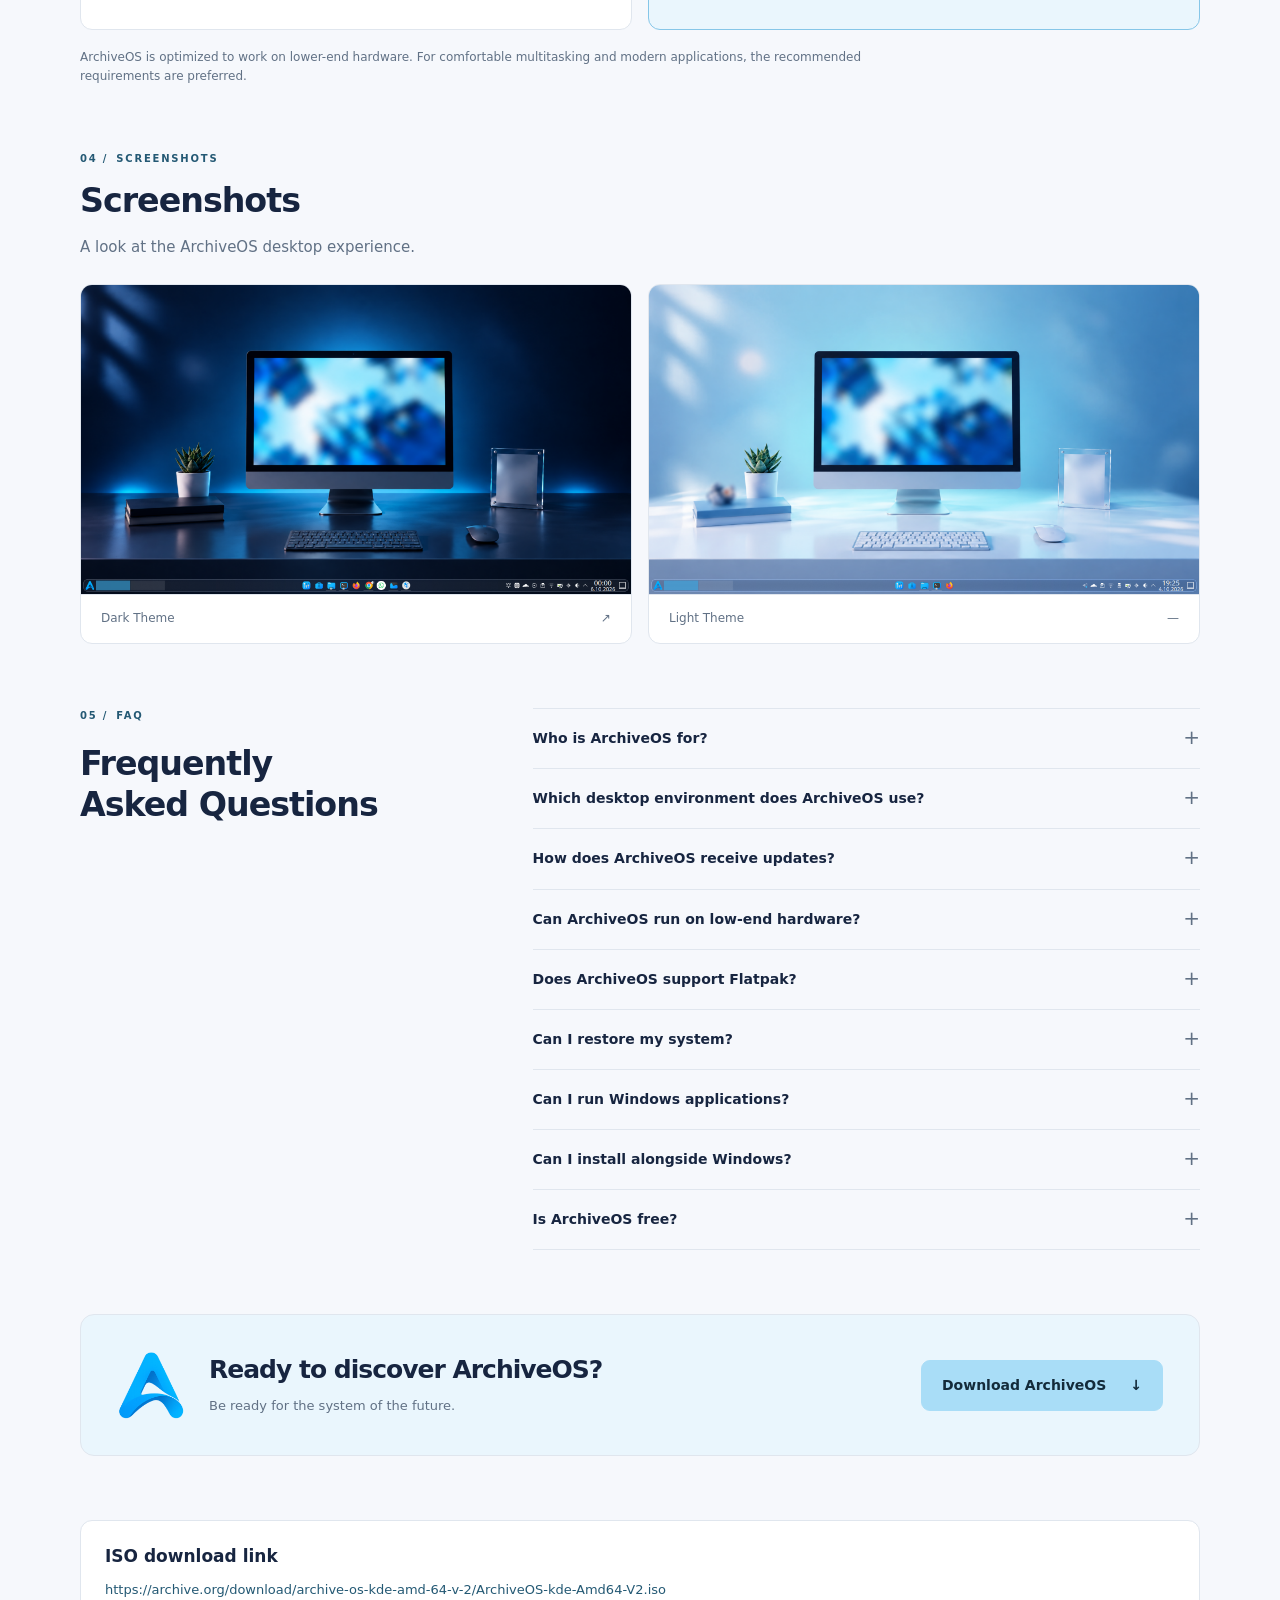
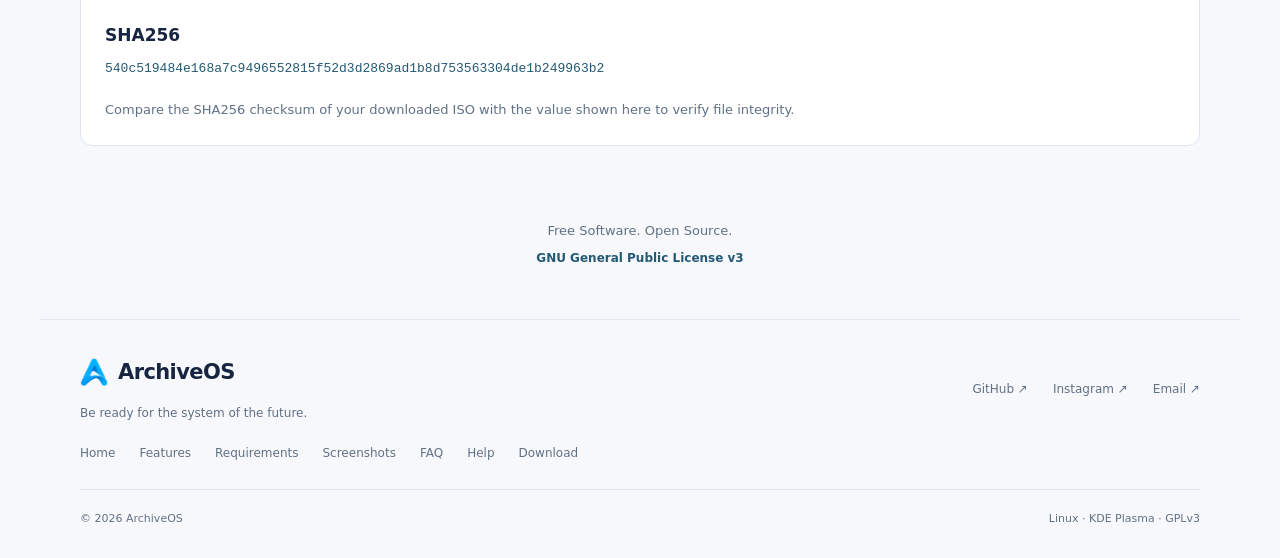
==== commit 828e4a23: "Add files via upload" ====
--- a/index.html
+++ b/index.html
@@ -12,6 +12,7 @@
   </script>
   <link rel="stylesheet" href="style.css">
   <script src="content.js" defer></script>
+  <script src="page-transitions.js" defer></script>
   <script src="app.js" defer></script>
 </head>
 <body>
@@ -24,6 +25,7 @@
       <a href="#requirements" data-i18n="nav_requirements">Gereksinimler</a>
       <a href="#screenshots" data-i18n="nav_screenshots">Ekran Görüntüleri</a>
       <a href="#faq" data-i18n="nav_faq">SSS</a>
+      <a href="help.html" data-i18n="nav_help">Yardım</a>
     </nav>
     <div class="controls">
       <button id="language" class="small-control" aria-label="Switch language">EN</button>
@@ -36,7 +38,7 @@
 <main id="main" class="container">
   <section class="hero" id="home">
     <div class="hero-copy">
-      <div class="eyebrow"><span class="status-dot"></span> KDE PLASMA · LINUX</div>
+      <div class="eyebrow"><span class="status-dot"></span> ARCHIVEOS v2.0.3 · KDE PLASMA · LINUX</div>
       <h1>ArchiveOS<span class="accent">.</span></h1>
       <h2 data-i18n="hero_subtitle">Geleceğin sistemine hazır olun.</h2>
       <p class="lead" data-i18n="hero_desc">Modern, hızlı, kullanıcı dostu ve özgür bir Linux deneyimi.</p>
@@ -49,6 +51,11 @@
     </div>
   </section>
 
+  <section class="card update-notice" aria-labelledby="update-notice-title">
+    <img src="assets/archive-store.svg" width="52" height="52" alt="">
+    <div><h2 id="update-notice-title" data-i18n="update_notice_title">ArchiveOS v2 sürekli gelişiyor</h2><p data-i18n="update_notice_text">Güncellemelere ISO’yu her zaman yetiştiremiyoruz. Kurulumdan sonra Update Manager’a göz atıp güncellemeleri denetleyin. v2.0.3’te Update Manager, ArchiveOS Store’a entegredir: ArchiveOS Store → Güncellemeler bölümünü açın.</p><a class="text-link" href="help.html#errors" data-i18n="update_notice_help">Güncelleme yardımı ↗</a></div>
+  </section>
+
   <section class="about" id="about">
     <div><div class="eyebrow">01 / ARCHIVEOS</div><h2 data-i18n="about_title">Linux'un özgürlüğü. ArchiveOS'un sadeliği.</h2></div>
     <div><p data-i18n="about_desc"></p><p class="muted" data-i18n="about_kde"></p></div>
@@ -57,33 +64,34 @@
   <section id="features">
     <div class="section-heading"><div><div class="eyebrow">02 / <span data-i18n="nav_features">Özellikler</span></div><h2 data-i18n="perf_title">Akıcı. Hafif. Optimize.</h2></div><span class="section-symbol" aria-hidden="true">↗</span></div>
     <div class="grid four">
-      <article class="card"><span class="card-icon" aria-hidden="true">▤</span><h3 data-i18n="zram_title"></h3><p data-i18n="zram_desc"></p></article>
-      <article class="card"><span class="card-icon" aria-hidden="true">▣</span><h3 data-i18n="smooth_title"></h3><p data-i18n="smooth_desc"></p></article>
-      <article class="card"><span class="card-icon" aria-hidden="true">◷</span><h3 data-i18n="resource_title"></h3><p data-i18n="resource_desc"></p></article>
-      <article class="card"><span class="card-icon" aria-hidden="true">⌘</span><h3 data-i18n="modern_hw"></h3><p data-i18n="modern_hw_desc"></p></article>
+      <article class="card"><img class="feature-icon" src="assets/feature-zram.svg" alt="" width="56" height="56"><h3 data-i18n="zram_title"></h3><p data-i18n="zram_desc"></p></article>
+      <article class="card"><img class="feature-icon" src="assets/feature-smooth-desktop.svg" alt="" width="56" height="56"><h3 data-i18n="smooth_title"></h3><p data-i18n="smooth_desc"></p></article>
+      <article class="card"><img class="feature-icon" src="assets/feature-resource.svg" alt="" width="56" height="56"><h3 data-i18n="resource_title"></h3><p data-i18n="resource_desc"></p></article>
+      <article class="card"><img class="feature-icon" src="assets/feature-hardware.svg" alt="" width="56" height="56"><h3 data-i18n="modern_hw"></h3><p data-i18n="modern_hw_desc"></p></article>
     </div>
   </section>
 
   <section id="included">
     <div class="section-heading"><h2 data-i18n="features_title">ArchiveOS ile neler geliyor?</h2></div>
     <div class="grid four included">
-      <article class="card"><img class="app-icon" src="assets/updater.png" alt="" width="44" height="44"><h3>ArchiveOS Update Manager</h3><p data-i18n="update_desc"></p></article>
-      <article class="card"><span class="card-icon" aria-hidden="true">↶</span><h3>Timeshift</h3><p data-i18n="timeshift_desc"></p></article>
-      <article class="card"><span class="card-icon" aria-hidden="true">◇</span><h3>Flatpak</h3><p data-i18n="flatpak_desc"></p></article>
-      <article class="card"><span class="card-icon" aria-hidden="true">✧</span><h3>KDE Plasma</h3><p data-i18n="kde_desc"></p></article>
+      <article class="card"><img class="app-icon" src="assets/archive-store.svg" alt="" width="44" height="44"><h3>ArchiveOS Store</h3><p data-i18n="update_desc"></p></article>
+      <article class="card"><img class="app-icon" src="assets/timeshift.png" alt="" width="44" height="44"><h3>Timeshift</h3><p data-i18n="timeshift_desc"></p></article>
+      <article class="card"><img class="feature-icon" src="assets/feature-app-packages.svg" alt="" width="56" height="56"><h3>Flatpak</h3><p data-i18n="flatpak_desc"></p></article>
+      <article class="card"><img class="feature-icon" src="assets/feature-plasma-desktop.svg" alt="" width="56" height="56"><h3>KDE Plasma</h3><p data-i18n="kde_desc"></p></article>
     </div>
     <div class="toolkit-heading"><h3 data-i18n="toolkit_title">ArchiveOS Araç Takımı</h3><p data-i18n="toolkit_desc"></p></div>
     <div class="grid three tools">
-      <article class="tool"><img src="assets/aos-menu.png" alt="" width="40" height="40"><div><h3>Welcome to ArchiveOS</h3><p data-i18n="welcome_desc"></p></div></article>
-      <article class="tool"><img src="assets/remover.png" alt="" width="40" height="40"><div><h3>ArchiveOS App Remover</h3><p data-i18n="remover_desc"></p></div></article>
-      <article class="tool"><img src="assets/installer.png" alt="" width="40" height="40"><div><h3>ArchiveOS DEB Installer</h3><p data-i18n="installer_desc"></p></div></article>
-      <article class="tool"><img src="assets/updater.png" alt="" width="40" height="40"><div><h3>ArchiveOS Update Manager</h3><p data-i18n="updater_tool_desc"></p></div></article>
-      <article class="tool"><img src="assets/windows.png" alt="" width="40" height="40"><div><h3>Windows App Support</h3><p data-i18n="windows_desc"></p></div></article>
-      <article class="tool"><img src="assets/about.png" alt="" width="40" height="40"><div><h3>Aosver</h3><p data-i18n="aosver_desc"></p></div></article>
+      <article class="tool"><img src="assets/welcome.png" alt="" width="40" height="40"><div><h3>Welcome to ArchiveOS</h3><p data-i18n="welcome_desc"></p></div></article>
+      <article class="tool"><img src="assets/archive-store.svg" alt="" width="40" height="40"><div><h3>ArchiveOS Store</h3><p data-i18n="updater_tool_desc"></p></div></article>
+      <article class="tool"><img src="assets/windows-support.png" alt="" width="40" height="40"><div><h3 data-i18n="windows_title">Windows Uygulama Desteği</h3><p data-i18n="windows_desc"></p></div></article>
+      <article class="tool"><img src="assets/about.svg" alt="" width="40" height="40"><div><h3>Aosver</h3><p data-i18n="aosver_desc"></p></div></article>
+      <article class="tool"><img src="assets/gaming-center.svg" alt="" width="40" height="40"><div><h3>ArchiveOS Gaming Center</h3><p data-i18n="gaming_desc"></p></div></article>
+      <article class="tool"><img src="assets/terminal.svg" alt="" width="40" height="40"><div><h3>ArchiveOS Terminal</h3><p data-i18n="terminal_desc"></p></div></article>
+      <article class="tool"><img src="assets/touch-keyboard.svg" alt="" width="40" height="40"><div><h3 data-i18n="keyboard_title">Dokunmatik Klavye</h3><p data-i18n="keyboard_desc"></p></div></article>
     </div>
   </section>
 
-  <section id="touch" class="card touch-panel"><span class="card-icon" aria-hidden="true">⌨</span><h2 data-i18n="touch_title">Dokunmatik Arayüz Uyumluluğu</h2><p data-i18n="touch_desc"></p></section>
+  <section id="touch" class="card touch-panel"><img class="feature-icon" src="assets/touch-keyboard.svg" alt="" width="56" height="56"><h2 data-i18n="touch_title">Dokunmatik Arayüz Uyumluluğu</h2><p data-i18n="touch_desc"></p></section>
 
   <section id="requirements">
     <div class="section-heading"><div><div class="eyebrow">03 / <span data-i18n="nav_requirements"></span></div><h2 data-i18n="req_title"></h2></div></div>
@@ -110,7 +118,7 @@
 
   <section class="license-section"><p data-i18n="license_text"></p><button class="text-link" id="openLicense" data-i18n="gpl_btn">GNU General Public License v3</button></section>
 </main>
-<footer class="container"><div class="footer-top"><div><a href="#home" class="brand"><img src="assets/aos-menu.png" width="28" height="28" alt="">ArchiveOS</a><p class="muted" data-i18n="footer_tagline"></p></div><div class="footer-links"><a href="https://github.com/archive-os" target="_blank" rel="noopener noreferrer">GitHub ↗</a><a href="https://www.instagram.com/archiveos_official/" target="_blank" rel="noopener noreferrer">Instagram ↗</a><a href="mailto:archiveosofficial@gmail.com" data-i18n="email">E-posta ↗</a></div></div><nav class="footer-nav" aria-label="Footer"><a href="#home" data-i18n="nav_home"></a><a href="#features" data-i18n="nav_features"></a><a href="#requirements" data-i18n="nav_requirements"></a><a href="#screenshots" data-i18n="nav_screenshots"></a><a href="#faq" data-i18n="nav_faq"></a><a href="#download" data-i18n="nav_download"></a></nav><div class="footer-bottom"><span>© 2026 ArchiveOS</span><span>Linux · KDE Plasma · GPLv3</span></div></footer>
+<footer class="container"><div class="footer-top"><div><a href="#home" class="brand"><img src="assets/aos-menu.png" width="28" height="28" alt="">ArchiveOS</a><p class="muted" data-i18n="footer_tagline"></p></div><div class="footer-links"><a href="https://github.com/archive-os" target="_blank" rel="noopener noreferrer">GitHub ↗</a><a href="https://www.instagram.com/archiveos_official/" target="_blank" rel="noopener noreferrer">Instagram ↗</a><a href="mailto:archiveosofficial@gmail.com" data-i18n="email">E-posta ↗</a></div></div><nav class="footer-nav" aria-label="Footer"><a href="#home" data-i18n="nav_home"></a><a href="#features" data-i18n="nav_features"></a><a href="#requirements" data-i18n="nav_requirements"></a><a href="#screenshots" data-i18n="nav_screenshots"></a><a href="#faq" data-i18n="nav_faq"></a><a href="help.html" data-i18n="nav_help">Yardım</a><a href="#download" data-i18n="nav_download"></a></nav><div class="footer-bottom"><span>© 2026 ArchiveOS</span><span>Linux · KDE Plasma · GPLv3</span></div></footer>
 <dialog id="licenseModal" aria-labelledby="licenseTitle"><div class="dialog-heading"><div><h2 id="licenseTitle">GNU GENERAL PUBLIC LICENSE</h2><p>Version 3, 29 June 2007</p></div><button class="small-control close-dialog" data-i18n="close_btn">Kapat</button></div><pre id="licenseText"></pre></dialog>
 <dialog id="imageModal" aria-label="ArchiveOS screenshot"><div class="dialog-heading"><span data-i18n="screenshot_1"></span><button class="small-control close-dialog" data-i18n="close_btn">Kapat</button></div><img src="assets/desktop.png" width="1536" height="864" alt="ArchiveOS masaüstü" data-alt="desktop"></dialog>
 </body>
--- a/style.css
+++ b/style.css
@@ -47,3 +47,18 @@
 }
 
 @media(min-width:801px) and (max-width:1200px){.header-inner{flex-wrap:wrap}.header nav{order:3;width:100%;justify-content:center}.controls{margin-left:auto}}
+
+/* Help guides follow the site's cards and system theme. */
+.help-heading{padding:55px 0 30px}.help-heading h1{font-size:clamp(34px,5vw,56px);letter-spacing:-2px}.help-heading .lead{max-width:720px}.help-tabs{display:flex;gap:8px;flex-wrap:wrap;border-bottom:1px solid var(--border);padding-bottom:14px;position:sticky;top:73px;z-index:2;background:var(--bg)}.help-tabs button{border:1px solid var(--border);border-radius:9px;padding:10px 22px;background:var(--surface);font-weight:600}.help-tabs button[aria-selected=true]{background:var(--blue-soft);color:var(--blue-text);border-color:var(--blue)}.help-panel[hidden]{display:none}.help-panel>.card,.help-methods>.card{margin-bottom:18px}.help-panel ul,.help-panel ol{color:var(--muted);padding-left:24px;font-size:14px}.help-panel li{padding:6px 0}.help-badge{display:inline-block;padding:4px 10px;margin-top:16px;border-radius:6px;background:var(--blue-soft);color:var(--blue-text);font-size:12px}.help-panel .help-callout{padding:16px 20px;border-left:3px solid var(--blue);background:var(--blue-soft);border-radius:0 8px 8px 0;font-size:14px}.help-methods>h3{margin:28px 0 18px}.install-steps{padding-left:28px!important}.install-steps h4{margin:0;color:var(--text);font-size:15px}.install-steps p{margin-top:6px}.install-steps li{padding:12px 0}.header nav a[aria-current=page]{color:var(--blue-text)}
+@media(min-width:801px) and (max-width:1200px){.help-tabs{top:118px}}
+@media(max-width:540px){.help-heading{padding-top:30px}.help-heading h1{letter-spacing:-1px}.help-tabs{top:63px}.help-tabs button{padding:9px 16px;flex:1}}
+.boot-table-scroll{max-width:100%;overflow-x:auto;margin:20px 0}.boot-table{width:100%;border-collapse:collapse;text-align:left;font-size:13px;min-width:610px}.boot-table caption{text-align:left;font-weight:600;padding-bottom:12px;color:var(--muted)}.boot-table th,.boot-table td{padding:14px 12px;border-bottom:1px solid var(--border);vertical-align:top}.boot-table thead{background:var(--blue-soft);color:var(--blue-text)}.boot-table tbody th{font-weight:600}.boot-table td{color:var(--muted)}.boot-table .text-link{font-size:12px;display:block;margin-bottom:6px;white-space:nowrap}.usb-method{padding-top:20px;margin-top:20px;border-top:1px solid var(--border)}.usb-method h4{font-size:15px;margin:0}.usb-method .text-link{margin-top:12px}.help-panel{min-width:0}.help-tabs button{transition:background-color .2s ease,border-color .2s ease,color .2s ease,box-shadow .2s ease}.help-tabs button:hover{border-color:var(--blue)}.help-tabs button[aria-selected=true]{box-shadow:inset 0 -2px 0 var(--blue)}.boot-table-scroll:focus-visible{outline:3px solid #319bcf;outline-offset:3px}
+@media(max-width:540px){.help-tabs button{flex:1 1 auto;font-size:13px}.help-tabs{position:static}.boot-table th,.boot-table td{padding:12px 9px}}
+.help-panel .app-icon{display:block;width:48px;height:48px;object-fit:contain}
+.feature-icon{display:block;width:56px;height:56px;object-fit:contain;margin-bottom:20px;transition:transform .3s ease}
+@media(hover:hover) and (pointer:fine){.card:hover .feature-icon{transform:translateY(-2px) rotate(-3deg)}}
+@media(prefers-reduced-motion:reduce){.card:hover .feature-icon{transform:none}}
+.help-panel .windows-guide{margin-top:22px}
+@media(max-width:540px){.hero .eyebrow{letter-spacing:1px;font-size:9px;flex-wrap:wrap}}
+.update-notice{display:flex;align-items:flex-start;gap:22px;background:var(--blue-soft);border-color:var(--blue)}.update-notice>img{flex-shrink:0;object-fit:contain}.update-notice h2{font-size:23px;letter-spacing:-.5px}.update-notice p{font-size:14px;max-width:900px}.update-notice .text-link{margin-top:14px}
+@media(max-width:540px){.update-notice{flex-direction:column;gap:14px}.update-notice h2{font-size:22px}}
